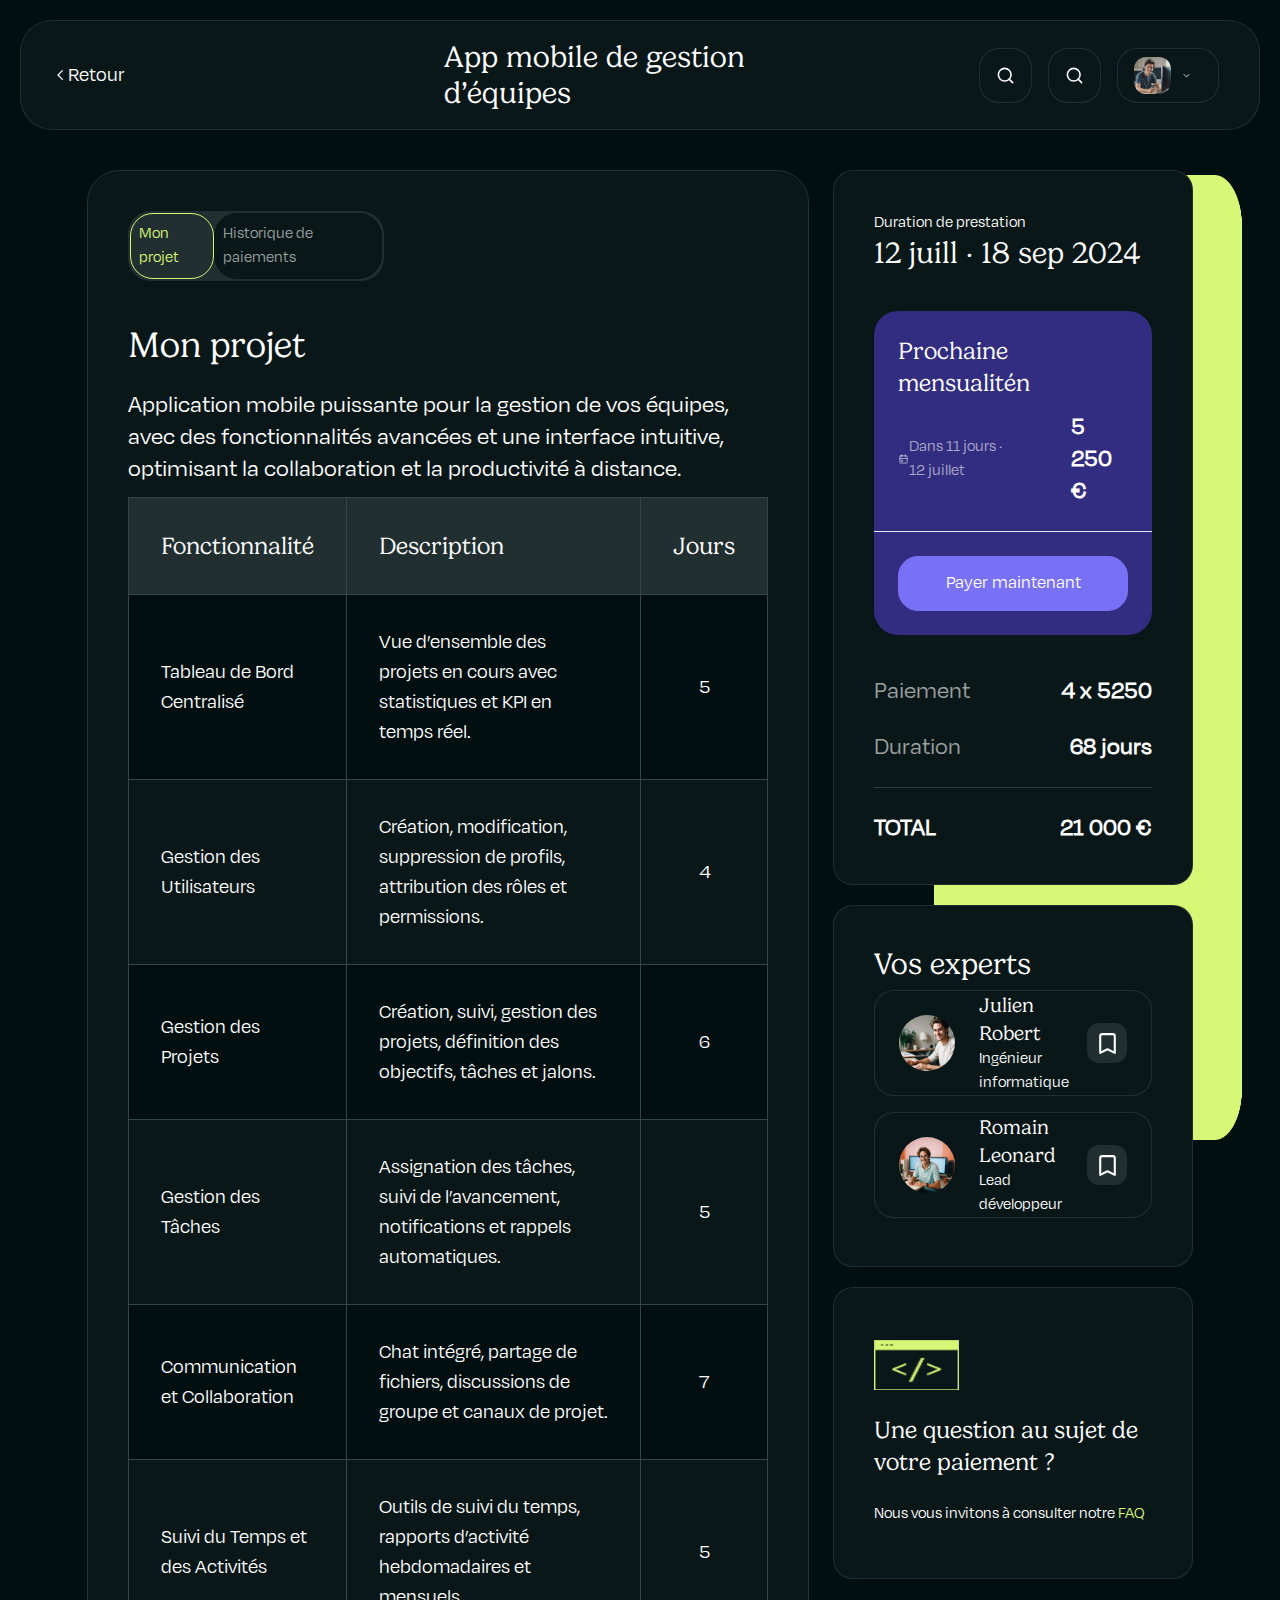
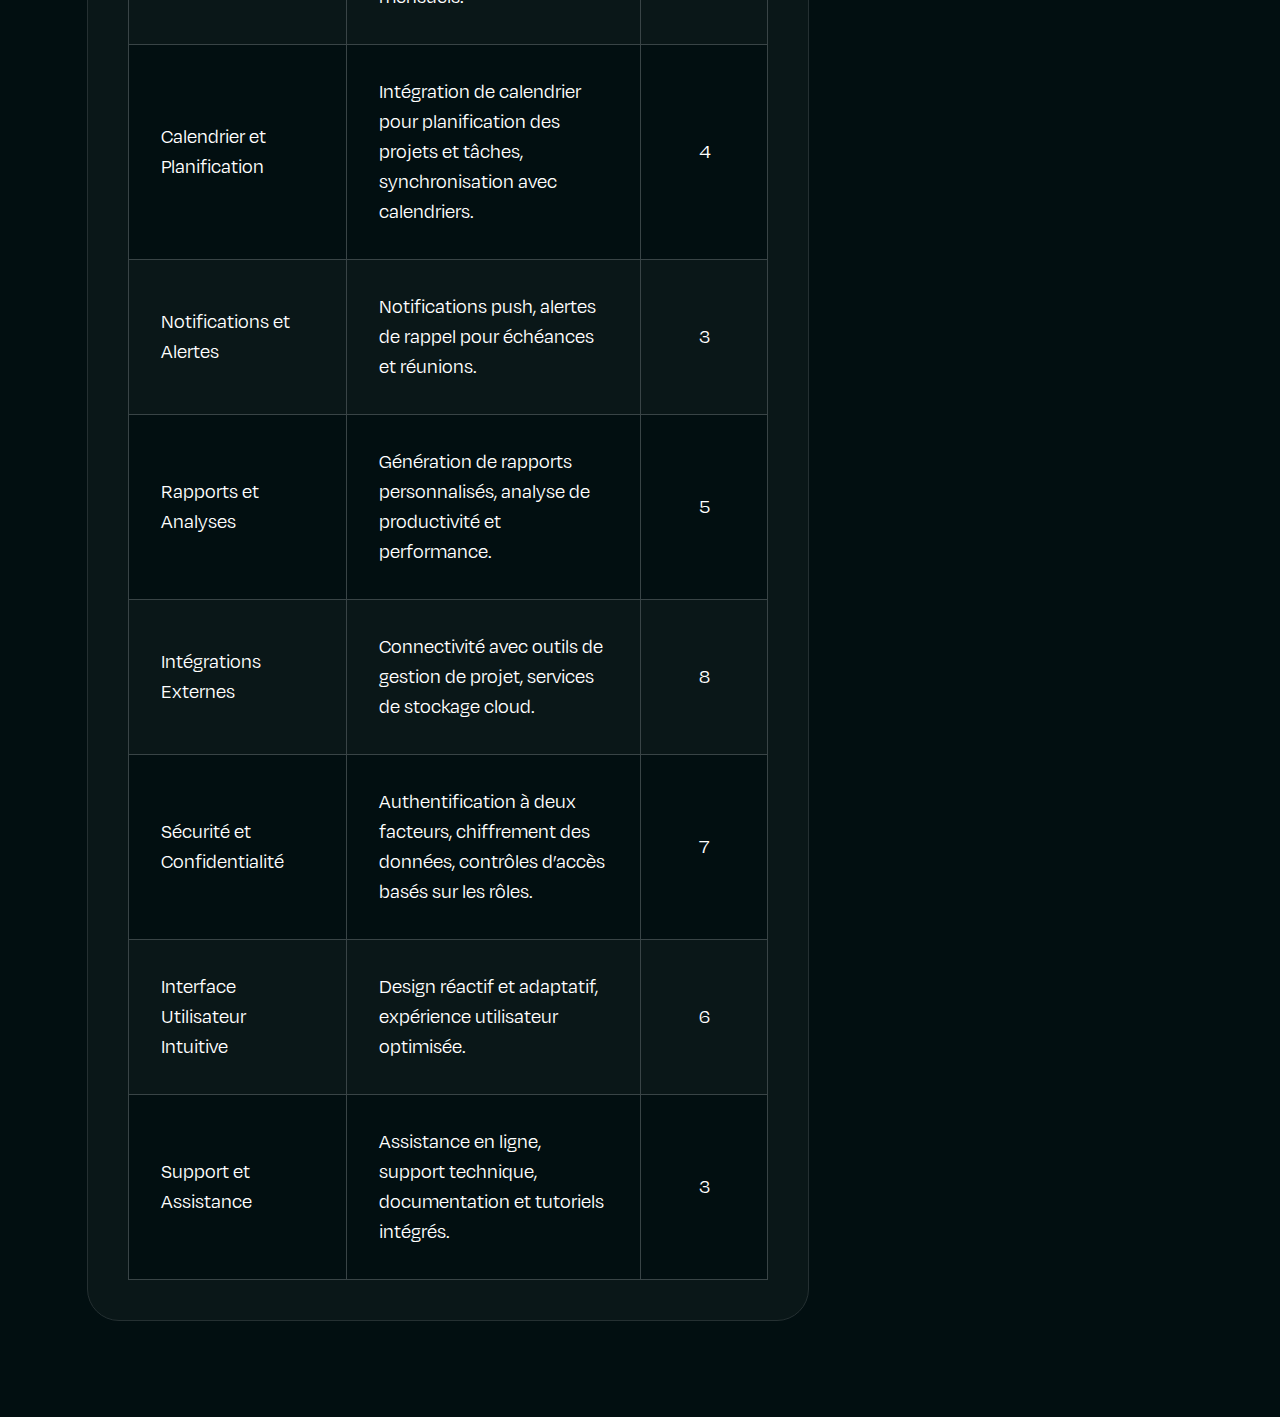
==== admin-project.html @ 6622fa08 "updated new task" ====
<!DOCTYPE html>
<html lang="en" class="scroll-smooth">
  <head>
    <meta charset="UTF-8" />
    <meta http-equiv="X-UA-Compatible" content="IE=edge" />
    <meta name="viewport" content="width=device-width, initial-scale=1.0" />
    <title>Aideprojet | Admin-Tableau de bord recrutement</title>
    <link
      rel="shortcut icon"
      href="assets/images/favicon.png"
      type="image/x-icon"
    />

    <link rel="stylesheet" href="assets/css/custom.css" />
    <link rel="stylesheet" href="assets/css/style.css" />
    <link rel="stylesheet" href="assets/css/swiper-bundle.min.css" />
    <link rel="stylesheet" href="assets/css/animate.css" />
    <link rel="stylesheet" href="assets/css/tailwind.css" />

    <!-- ==== WOW JS ==== -->
    <script src="assets/js/wow.min.js"></script>
    <script>
      new WOW().init();
    </script>
  </head>

  <body>
    <div
      class="relative block sm:h-full text-white z-10"
      style="background-color: #020f11"
    >
      <div class="flex justify-center items-center z-10">
        <div
          class="flex items-center admin-form w-full sm:m-5 sm:p-8"
          style="border-radius: 32px; height: 110px"
        >
          <div class="flex items-center w-full">
            <div class="flex justify-start sm:w-1/3">
              <div class="admin-retrun flex justify-center items-center">
                <svg
                  class="h-4 w-4 text-white"
                  width="15"
                  heithg="15"
                  fill="none"
                  viewBox="0 0 24 24"
                  stroke="currentColor"
                >
                  <path
                    stroke-linecap="round"
                    stroke-linejoin="round"
                    stroke-width="2"
                    d="M15 19l-7-7 7-7"
                  />
                </svg>
                <p class="flex items-center text-white text-xl">Retour</p>
              </div>
            </div>
            <div class="flex justify-center sm:w-1/3">
              <p class="flex items-center font-Gelia text-white text-3xl">
                App mobile de gestion d’équipes
              </p>
            </div>
            <div class="flex justify-end sm:w-1/3">
              <div class="flex justify-center items-center">
                <div
                  class="flex justify-center items-center admin-form sm:mx-2 sm:p-4"
                >
                  <svg
                    class="h-5 w-5 text-white"
                    width="19"
                    height="19"
                    viewBox="0 0 24 24"
                    fill="none"
                    stroke="currentColor"
                    stroke-width="2"
                    stroke-linecap="round"
                    stroke-linejoin="round"
                  >
                    <circle cx="11" cy="11" r="8" />
                    <line x1="21" y1="21" x2="16.65" y2="16.65" />
                  </svg>
                </div>
                <div
                  class="flex justify-center items-center admin-form sm:mx-2 sm:p-4"
                >
                  <svg
                    class="h-5 w-5 text-white"
                    width="19"
                    height="19"
                    viewBox="0 0 24 24"
                    fill="none"
                    stroke="currentColor"
                    stroke-width="2"
                    stroke-linecap="round"
                    stroke-linejoin="round"
                  >
                    <circle cx="11" cy="11" r="8" />
                    <line x1="21" y1="21" x2="16.65" y2="16.65" />
                  </svg>
                </div>
                <div
                  id="admin-dropdown"
                  class="flex justify-center items-center admin-form sm:mx-2 sm:px-4 sm:py-2 cursor-pointer"
                >
                  <div id="admin-dropdown">
                    <img
                      src="assets/images/persons/person1.png"
                      style="width: 37px; height: 37px; border-radius: 12px"
                    />
                  </div>
                  <svg
                    id="admin-dropdown"
                    class="h-8 w-8 text-white sm:mx-2"
                    width="15"
                    height="9"
                    fill="none"
                    viewBox="0 0 24 24"
                    stroke="currentColor"
                  >
                    <path
                      stroke-linecap="round"
                      stroke-linejoin="round"
                      stroke-width="2"
                      d="M19 9l-7 7-7-7"
                    />
                  </svg>
                </div>
              </div>
            </div>
          </div>
          <div class="flex justify-end z-20">
            <div id="admin-dropdownbar" class="relative">
              <div
                style="position: absolute; z-index: 1; right: 6px; top: 40px"
              >
                <div
                  class="block sm:p-2"
                  style="
                    width: 330px;
                    background-color: #0c181b;
                    border: 0.5px solid #7971f580;
                    border-radius: 24px;
                  "
                >
                  <div
                    class="flex items-center sm:p-5"
                    style="background-color: #9591911a; border-radius: 16px"
                  >
                    <img
                      class="sm:mr-5"
                      src="assets/images/persons/person1.png"
                      style="width: 58px; height: 58px; border-radius: 12px"
                    />
                    <p class="font-Gelia text-white text-xl">Joel Martin</p>
                  </div>
                  <div
                    class="flex flex-col justify-start sm:p-5 sm:mt-2"
                    style="background-color: #9591911a; border-radius: 16px"
                  >
                    <p class="text-white text-base">Mon compte</p>
                    <div class="flex justify-start items-center">
                      <div class="flex justify-center sm:w-1/4 sm:my-2 sm:py-3">
                        <img
                          src="assets/images/marketing.png"
                          style="width: 20px; height: 20px"
                        />
                      </div>
                      <p class="text-white text-xl">Détails du compte</p>
                    </div>
                    <div class="flex justify-start items-center">
                      <div class="flex justify-center sm:w-1/4 sm:my-2 sm:py-3">
                        <img
                          src="assets/images/marketing.png"
                          style="width: 20px; height: 20px"
                        />
                      </div>
                      <p class="text-white text-xl">Préférences</p>
                    </div>
                  </div>
                </div>
              </div>
            </div>
          </div>
        </div>
      </div>
      <div class="flex justify-center items-center">
        <div class="flex justify-between sm:w-6/7 sm:mt-5 z-10">
          <div
            class="flex flex-col justify-center sm:w-2/3 sm:p-10 sm:mb-24 sm:h-full"
            style="
              background-color: #0a1718;
              border: 1px solid #253032;
              border-radius: 32px;
            "
          >
            <div
              class="flex justify-start items-center sm:w-2/5 sm:mb-8"
              style="
                background-color: #222f31;
                border: 2px solid #222f31;
                border-radius: 23px;
              "
            >
              <div
                class="flex justify-center items-center sm:w-1/3 sm:p-2 cursor-pointer"
                id="project"
              >
                Mon projet
              </div>
              <div
                class="flex justify-center items-center sm:w-2/3 sm:p-2 cursor-pointer"
                id="payment"
              >
                Historique de paiements
              </div>
            </div>
            <div id="project-open" class="flex flex-col justify-center w-full">
              <p class="font-Gelia text-white text-4xl sm:my-3">Mon projet</p>
              <p class="text-white text-2xl sm:my-3">
                Application mobile puissante pour la gestion de vos équipes,
                avec des fonctionnalités avancées et une interface intuitive,
                optimisant la collaboration et la productivité à distance.
              </p>
              <div class="text-white w-full">
                <table class="w-full rounded">
                  <thead>
                    <tr class="text-2xl w-full">
                      <td class="font-Gelia sm:w-1/4">Fonctionnalité</td>
                      <td class="font-Gelia sm:w-3/5">Description</td>
                      <td class="font-Gelia text-center sm:w-1/6">Jours</td>
                    </tr>
                  </thead>
                  <tbody>
                    <tr>
                      <td class="sm:w-1/4">Tableau de Bord Centralisé</td>
                      <td class="sm:w-3/5">
                        Vue d’ensemble des projets en cours avec statistiques et
                        KPI en temps réel.
                      </td>
                      <td class="text-center sm:w-1/6">5</td>
                    </tr>
                    <tr>
                      <td class="sm:w-1/4">Gestion des Utilisateurs</td>
                      <td class="sm:w-3/5">
                        Création, modification, suppression de profils,
                        attribution des rôles et permissions.
                      </td>
                      <td class="text-center sm:w-1/6">4</td>
                    </tr>
                    <tr>
                      <td class="sm:w-1/4">Gestion des Projets</td>
                      <td class="sm:w-3/5">
                        Création, suivi, gestion des projets, définition des
                        objectifs, tâches et jalons.
                      </td>
                      <td class="text-center sm:w-1/6">6</td>
                    </tr>
                    <tr>
                      <td class="sm:w-1/4">Gestion des Tâches</td>
                      <td class="sm:w-3/5">
                        Assignation des tâches, suivi de l’avancement,
                        notifications et rappels automatiques.
                      </td>
                      <td class="text-center sm:w-1/6">5</td>
                    </tr>
                    <tr>
                      <td class="sm:w-1/4">Communication et Collaboration</td>
                      <td class="sm:w-3/5">
                        Chat intégré, partage de fichiers, discussions de groupe
                        et canaux de projet.
                      </td>
                      <td class="text-center sm:w-1/6">7</td>
                    </tr>
                    <tr>
                      <td class="sm:w-1/4">Suivi du Temps et des Activités</td>
                      <td class="sm:w-3/5">
                        Outils de suivi du temps, rapports d’activité
                        hebdomadaires et mensuels.
                      </td>
                      <td class="text-center sm:w-1/6">5</td>
                    </tr>
                    <tr>
                      <td class="sm:w-1/4">Calendrier et Planification</td>
                      <td class="sm:w-3/5">
                        Intégration de calendrier pour planification des projets
                        et tâches, synchronisation avec calendriers.
                      </td>
                      <td class="text-center sm:w-1/6">4</td>
                    </tr>
                    <tr>
                      <td class="sm:w-1/4">Notifications et Alertes</td>
                      <td class="sm:w-3/5">
                        Notifications push, alertes de rappel pour échéances et
                        réunions.
                      </td>
                      <td class="text-center sm:w-1/6">3</td>
                    </tr>
                    <tr>
                      <td class="sm:w-1/4">Rapports et Analyses</td>
                      <td class="sm:w-3/5">
                        Génération de rapports personnalisés, analyse de
                        productivité et performance.
                      </td>
                      <td class="text-center sm:w-1/6">5</td>
                    </tr>
                    <tr>
                      <td class="sm:w-1/4">Intégrations Externes</td>
                      <td class="sm:w-3/5">
                        Connectivité avec outils de gestion de projet, services
                        de stockage cloud.
                      </td>
                      <td class="text-center sm:w-1/6">8</td>
                    </tr>
                    <tr>
                      <td class="sm:w-1/4">Sécurité et Confidentialité</td>
                      <td class="sm:w-3/5">
                        Authentification à deux facteurs, chiffrement des
                        données, contrôles d’accès basés sur les rôles.
                      </td>
                      <td class="text-center sm:w-1/6">7</td>
                    </tr>
                    <tr>
                      <td class="sm:w-1/4">Interface Utilisateur Intuitive</td>
                      <td class="sm:w-3/5">
                        Design réactif et adaptatif, expérience utilisateur
                        optimisée.
                      </td>
                      <td class="text-center sm:w-1/6">6</td>
                    </tr>
                    <tr>
                      <td class="sm:w-1/4">Support et Assistance</td>
                      <td class="sm:w-3/5">
                        Assistance en ligne, support technique, documentation et
                        tutoriels intégrés.
                      </td>
                      <td class="text-center sm:w-1/6">3</td>
                    </tr>
                  </tbody>
                </table>
              </div>
            </div>
            <div
              id="payment-open"
              class="flex flex-col justify-center w-full"
              style="display: none"
            >
              <p class="font-Gelia text-white text-4xl sm:my-3">
                Mode de paiement
              </p>
              <div
                class="admin-form flex justify-between items-center sm:my-3 sm:p-8"
                style="background-color: #253032"
              >
                <div class="flex items-center sm:w-1/2">
                  <img
                    src="assets/images/developpement.png"
                    style="width: 49px; height: 16px"
                  />
                  <div class="block sm:ml-6">
                    <p class="text-2xl">VISA - 5432</p>
                    <p class="text-base" style="color: #ffffff99">
                      Expiration 01/2026
                    </p>
                  </div>
                </div>
                <div class="flex sm:w-1/2 justify-end">
                  <div
                    class="admin-form sm:w-1/3 flex justify-center items-center sm:py-4"
                    style="border: 1px solid white"
                  >
                    <p class="text-base">Modifier</p>
                  </div>
                </div>
              </div>
              <div
                class="admin-form flex flex-col justify-between itmes-center sm:my-6"
                style="background-color: #253032"
              >
                <p class="font-Gelia text-2xl sm:p-8">
                  Calendrier des prélèvements
                </p>
                <div
                  class="admin-form flex flex-col justify-between w-full sm:divide-y sm:divide-white-300"
                >
                  <div>
                    <div
                      class="flex justify-between w-full items-center sm:p-8"
                    >
                      <div class="block sm:w-1/3">
                        <p class="text-base" style="color: #fdac70">
                          Prochaine échéance
                        </p>
                        <div class="flex items-center w-full">
                          <p class="text-4xl" style="color: #fdac70">·&nbsp</p>
                          <p class="text-2xl">12 juillet 2024</p>
                        </div>
                      </div>
                      <p class="font-bond text-2xl">5 250 €</p>
                    </div>
                  </div>
                  <div>
                    <div
                      class="flex justify-between w-full items-center sm:p-8"
                    >
                      <div class="flex items-center">
                        <p class="text-4xl" style="color: #fdac7099">·&nbsp</p>
                        <p class="text-2xl">12 août 2024</p>
                      </div>
                      <p class="font-bond text-2xl">5 250 €</p>
                    </div>
                  </div>
                  <div>
                    <div
                      class="flex justify-between w-full items-center sm:p-8"
                    >
                      <div class="flex items-center">
                        <p class="text-4xl" style="color: #fdac7099">·&nbsp</p>
                        <p class="text-2xl">12 septembre 2024</p>
                      </div>
                      <p class="font-bond text-2xl">5 250 €</p>
                    </div>
                  </div>
                  <div>
                    <div
                      class="flex justify-between w-full items-center sm:p-8"
                    >
                      <div class="block sm:w-1/3">
                        <p class="text-base" style="color: #3bd783">Payé</p>
                        <p class="text-2xl">12 juin 2024</p>
                      </div>
                      <div class="flex flex-col sm:w-1/3">
                        <div class="flex justify-end w-full">
                          <div class="flex itmes-center">
                            <p class="text-base sm:mr-3" style="color: #d9f777">
                              Reçu
                            </p>
                            <svg
                              class="h-4 w-4"
                              style="color: #d9f777"
                              width="16"
                              height="16"
                              viewBox="0 0 24 24"
                              stroke-width="2"
                              stroke="currentColor"
                              fill="none"
                              stroke-linecap="round"
                              stroke-linejoin="round"
                            >
                              <path stroke="none" d="M0 0h24v24H0z" />
                              <path
                                d="M4 17v2a2 2 0 0 0 2 2h12a2 2 0 0 0 2 -2v-2"
                              />
                              <polyline points="7 11 12 16 17 11" />
                              <line x1="12" y1="4" x2="12" y2="16" />
                            </svg>
                          </div>
                        </div>
                        <div class="flex justify-end w-full">
                          <p class="font-bond text-2xl">5 250 €</p>
                        </div>
                      </div>
                    </div>
                  </div>
                </div>
                <div class="flex justify-between w-full items-center sm:p-8">
                  <p class="font-bond text-2xl">TOTAL restant</p>
                  <p class="font-bond text-2xl">15 750 €</p>
                </div>
              </div>
              <div
                class="admin-form flex flex-col justify-between itmes-center sm:my-6"
                style="background-color: #253032"
              >
                <p class="font-Gelia text-2xl sm:p-8">Détails de l’achat</p>
                <div
                  class="admin-form flex flex-col justify-between w-full sm:divide-y sm:divide-white-300"
                >
                  <div>
                    <div
                      class="flex justify-between w-full items-center sm:p-8"
                    >
                      <div class="block sm:w-1/3">
                        <p class="text-base">Effectué le</p>
                        <p class="text-2xl">12 juin 2024</p>
                      </div>
                      <div class="flex flex-col sm:w-1/3">
                        <div class="flex justify-end w-full">
                          <p class="text-base sm:mr-3" style="color: #ffffff99">
                            TOTAL
                          </p>
                        </div>
                        <div class="flex justify-end w-full">
                          <p class="font-bond text-2xl">21 000 €</p>
                        </div>
                      </div>
                    </div>
                  </div>
                </div>
              </div>
            </div>
          </div>
          <div class="sm:w-1/3 sm:ml-6">
            <div class="flex flex-col justify-between text-white z-10">
              <div class="admin-form flex flex-col sm:p-10">
                <div class="flex flex-col sm:divide-y sm:divide-gray-800">
                  <div class="flex flex-col">
                    <p class="text-base">Duration de prestation</p>
                    <p class="font-Gelia text-3xl my-2">
                      12 juill · 18 sep 2024
                    </p>
                    <div
                      class="w-full sm:my-10 sm:py-6"
                      style="border-radius: 24px; background-color: #322d80"
                    >
                      <div
                        class="flex flex-col w-full sm:divide-y sm:divide-white-300"
                      >
                        <div>
                          <div class="flex flex-col sm:mx-6 sm:mb-6">
                            <p class="font-Gelia text-2xl mb-3 w-full">
                              Prochaine mensualitén
                            </p>
                            <div
                              class="flex justify-between items-center w-full"
                            >
                              <div class="flex items-center sm:w-1/2">
                                <svg
                                  class="h-16 w-16"
                                  style="color: #ffffff99"
                                  width="16"
                                  height="16"
                                  viewBox="0 0 24 24"
                                  stroke-width="2"
                                  stroke="currentColor"
                                  fill="none"
                                  stroke-linecap="round"
                                  stroke-linejoin="round"
                                >
                                  <path stroke="none" d="M0 0h24v24H0z" />
                                  <rect
                                    x="4"
                                    y="5"
                                    width="16"
                                    height="16"
                                    rx="2"
                                  />
                                  <line x1="16" y1="3" x2="16" y2="7" />
                                  <line x1="8" y1="3" x2="8" y2="7" />
                                  <line x1="4" y1="11" x2="20" y2="11" />
                                  <rect x="8" y="15" width="2" height="2" />
                                </svg>
                                <p class="text-base" style="color: #ffffff99">
                                  Dans 11 jours · 12 juillet
                                </p>
                              </div>
                              <div
                                class="flex justify-end font-bold text-2xl sm:w-1/4"
                              >
                                5 250 €
                              </div>
                            </div>
                          </div>
                        </div>
                        <div>
                          <div
                            class="flex justify-center items-center sm:mx-6 sm:pt-6"
                          >
                            <div
                              class="fill-button-form flex justify-center items-center w-full"
                            >
                              Payer maintenant
                            </div>
                          </div>
                        </div>
                      </div>
                    </div>
                    <div class="flex justify-between w-full">
                      <p class="text-2xl" style="color: #ffffff99">Paiement</p>
                      <p class="font-bold text-2xl">4 x 5250</p>
                    </div>
                    <div class="flex justify-between w-full sm:py-6">
                      <p class="text-2xl" style="color: #ffffff99">Duration</p>
                      <p class="font-bold text-2xl">68 jours</p>
                    </div>
                  </div>
                  <div class="flex justify-between w-full sm:pt-6">
                    <p class="font-bold text-2xl">TOTAL</p>
                    <p class="font-bold text-2xl">21 000 €</p>
                  </div>
                </div>
              </div>
              <div class="admin-form flex flex-col sm:my-5 sm:p-10">
                <p class="font-Gelia text-3xl">Vos experts</p>
                <div class="admin-form w-full sm:my-2">
                  <div class="flex justify-between items-center">
                    <div class="flex items-center sm:w-2/3">
                      <img
                        src="assets/images/persons/person2.png"
                        style="
                          width: 56px;
                          height: 56px;
                          border-radius: 28px;
                          margin: 24px;
                        "
                      />
                      <div class="block">
                        <p class="font-Gelia text-xl">Julien Robert</p>
                        <p class="text-base">Ingénieur informatique</p>
                      </div>
                    </div>
                    <div
                      class="flex justify-center items-center cursor-pointer sm:hover:text-black"
                      style="
                        width: 40px;
                        height: 40px;
                        border-radius: 12px;
                        background-color: #222f31;
                        margin: 24px;
                      "
                    >
                      <svg
                        style="width: 25px; height: 25px"
                        fill="none"
                        viewBox="0 0 24 24"
                        stroke="currentColor"
                      >
                        <path
                          stroke-linecap="round"
                          stroke-linejoin="round"
                          stroke-width="2"
                          d="M5 5a2 2 0 012-2h10a2 2 0 012 2v16l-7-3.5L5 21V5z"
                        />
                      </svg>
                    </div>
                  </div>
                </div>
                <div class="admin-form w-full sm:my-2">
                  <div class="flex justify-between items-center">
                    <div class="flex items-center sm:w-2/3">
                      <img
                        src="assets/images/persons/person7.png"
                        style="
                          width: 56px;
                          height: 56px;
                          border-radius: 28px;
                          margin: 24px;
                        "
                      />
                      <div class="block">
                        <p class="font-Gelia text-xl">Romain Leonard</p>
                        <p class="text-base">Lead développeur</p>
                      </div>
                    </div>
                    <div
                      class="flex justify-center items-center cursor-pointer sm:hover:text-black"
                      style="
                        width: 40px;
                        height: 40px;
                        border-radius: 12px;
                        background-color: #222f31;
                        margin: 24px;
                      "
                    >
                      <svg
                        style="width: 25px; height: 25px"
                        fill="none"
                        viewBox="0 0 24 24"
                        stroke="currentColor"
                      >
                        <path
                          stroke-linecap="round"
                          stroke-linejoin="round"
                          stroke-width="2"
                          d="M5 5a2 2 0 012-2h10a2 2 0 012 2v16l-7-3.5L5 21V5z"
                        />
                      </svg>
                    </div>
                  </div>
                </div>
              </div>
              <div class="admin-form flex flex-col sm:p-10">
                <img
                  class="sm:my-3"
                  src="assets/images/developpement.png"
                  style="width: 85px; height: 50px"
                />
                <p class="font-Gelia text-2xl sm:my-3">
                  Une question au sujet de votre paiement ?
                </p>
                <div class="flex sm:my-3">
                  <p class="text-base">
                    Nous vous invitons à consulter notre&nbsp
                  </p>
                  <p class="text-base" style="color: #d9f777">FAQ</p>
                </div>
              </div>
            </div>
          </div>
        </div>
      </div>
      <img
        src="assets/images/forme-details-formations@2x.png"
        style="
          position: absolute;
          width: 24%;
          height: 32%;
          top: 5.8%;
          right: 3%;
          z-index: -1;
        "
      />
    </div>
  </body>
  <script>
    var bar = document.getElementById("admin-dropdown");
    var modal = document.getElementById("admin-dropdownbar");

    var project = document.getElementById("project");
    var projectbar = document.getElementById("project-open");

    var payment = document.getElementById("payment");
    var paymentbar = document.getElementById("payment-open");

    window.onclick = function (event) {
      switch (event.target) {
        case bar:
          modal.style.display = "block";
          break;
        case project:
          projectbar.style.display = "block";
          paymentbar.style.display = "none";
          project.style.borderColor = "#d9f777";
          project.style.color = "#d9f777";
          project.style.backgroundColor = "#222f31";
          payment.style.borderColor = "#0a1718";
          payment.style.color = "#ffffff99";
          payment.style.backgroundColor = "#0a1718";
          modal.style.display = "none";
          break;
        case payment:
          paymentbar.style.display = "block";
          projectbar.style.display = "none";
          payment.style.borderColor = "#d9f777";
          payment.style.color = "#d9f777";
          payment.style.backgroundColor = "#222f31";
          project.style.borderColor = "#0a1718";
          project.style.color = "#ffffff99";
          project.style.backgroundColor = "#0a1718";
          modal.style.display = "none";
          break;
        case null:
          modal.style.display = "none";
          break;
      }
    };
  </script>
</html>
---- assets/css/custom.css ----
.initial-background {
  background-color: #020f11;
}

.first-background {
  background-image: url("../images/mask1.png");
  background-repeat: no-repeat;
  background-size: 100% 1557px;
}

.second-background {
  background-image: url("../images/mask2.png");
  background-repeat: no-repeat;
  background-size: contain;
}

.sticky-header {
  position: fixed;
  top: 0px;
  z-index: 1000;
  background-color: #0f1b1d;
  padding-top: 10px;
  padding-bottom: 10px;
  width: 100%;
}

.menu-form {
  background-image: url("../images/menu.png");
  background-repeat: no-repeat;
  background-size: cover;
  width: 151px;
  height: 27px;
  margin-top: 100px;
  left: 0px;
  top: 0px;
}

.search-form {
  padding-left: 40px;
  height: 55px;
  border: 1px solid #253032;
  background-color: #0f1b1d;
  border-radius: 27px;
  color: white;
  outline: none;
}

.icon-form {
  left: 10px;
  top: 15px;
  bottom: 0;
  position: absolute;
  display: flex;
  align-items: center;
  justify-content: center;
  color: white;
  font-size: 23px;
  width: calc(1em);
}

.cart-form {
  width: 55px;
  height: 55px;
  font-size: 18px;
  border: 1px solid #e5e7eb;
  border-radius: 20px;
  display: flex;
  justify-content: center;
  align-items: center;
}

.fill-button-form {
  height: 55px;
  background-color: #7971f5;
  border: 1px solid #7971f5;
  border-radius: 20px;
  font-size: 18px;
  box-sizing: border-box;
}

.fill-button-form:hover {
  background-color: transparent;
  border: 1px solid #7971f5;
}

.fill-button-form1 {
  height: 55px;
  background-color: #253032;
  border-radius: 20px;
  font-size: 18px;
  box-sizing: border-box;
}

.outline-button-form {
  height: 55px;
  background-color: transparent;
  border: 1px solid #7971f5;
  border-radius: 20px;
  font-size: 18px;
  box-sizing: border-box;
}

.outline-button-form:hover {
  background-color: #7971f5;
  border: 1px solid #7971f5;
}

.block-item {
  background-color: #0f1b1d;
  border: 1px solid #253032;
  border-radius: 25px;
  width: 100%;
  height: 154px;
  display: flex;
  align-items: center;
  color: white;
}

.double-background {
  position: relative;
  width: 100%;
  height: 800px;
  background-size: 100% 800px;
  background-repeat: no-repeat;
  background-image: url("../images/double-background.png");
}

.mobile-double-background {
  position: relative;
  width: 100%;
  background-size: 100% 100%;
  background-repeat: no-repeat;
  background-image: url("../images/mobile-double.png");
}

.girl-image {
  background-image: url("../images/girl.png");
  background-repeat: no-repeat;
  background-size: contain;
}

.man-image {
  background-image: url("../images/man.png");
  background-repeat: no-repeat;
  background-size: contain;
}

.select-form {
  border-bottom: 1px solid #253032;
  height: 80px;
  margin-bottom: 5px;
  margin-top: 10px;
}

.arrow-block-form1 {
  width: 537px;
  height: 178px;
  border: none;
  border-radius: 31px;
  padding: 15px;
  right: 49px;
  bottom: 49px;
  background-color: #020f11;
  color: #d9f777;
}

.arrow-block-form1:hover {
  background-color: #d9f777;
  color: #020f11;
}

.arrow-block-form1:hover .arrow-item {
  position: relative;
  animation-name: example;
  animation-duration: 0.5s;
  animation-fill-mode: forwards;
}

.arrow-block-form2 {
  width: 537px;
  height: 178px;
  border: none;
  border-radius: 31px;
  padding: 15px;
  right: 49px;
  top: 49px;
  background-color: #d9f777;
}

.arrow-block-form2:hover {
  color: #d9f777;
  background-color: #020f11;
}

.arrow-block-form2:hover .arrow-item {
  position: relative;
  animation-name: example;
  animation-duration: 0.5s;
  animation-fill-mode: forwards;
}

.admin-retrun:hover {
}

@keyframes example {
  0% {
    left: 0px;
    top: 0px;
  }
  100% {
    left: 25px;
    top: -25px;
  }
}

.arrow-block-small-form {
  width: 251px;
  height: 95px;
  border: none;
  border-radius: 21px;
}

.third-background {
  background-image: url("../images/mask3.png");
  background-repeat: no-repeat;
  background-size: 50% 1150px;
}

.menu-two-form {
  background-image: url("../images/menu-two.png");
  background-repeat: no-repeat;
  background-size: cover;
  width: 267px;
  height: 27px;
  margin-top: 27px;
  left: 0px;
  top: 0px;
}

.curve-form {
  border-top-left-radius: 20px;
  border-top-right-radius: 20px;
  border-bottom-left-radius: 50% 25px !important;
  border-bottom-right-radius: 50% 25px !important;
  overflow: hidden;
}

.filter-block-form {
  width: 100%;
  height: 112px;
  border: 1px solid #ffffff1a;
  background-color: #0c181b;
  border-radius: 40px;
  margin-top: 40px;
}

.filter-input-form {
  padding-right: 40px;
  padding-left: 20px;
  height: 65px;
  border: 1px solid #ffffff4d;
  background-color: transparent;
  border-radius: 18px;
  opacity: 1;
  color: white;
  outline: none;
}

.filter-icon-form {
  right: 10px;
  bottom: 20px;
  position: absolute;
  display: flex;
  align-items: center;
  justify-content: center;
  color: white;
  font-size: 18px;
  width: 25px;
  height: 25px;
}

.filter-button-form {
  /*width: 399px;*/
  height: 65px;
  background: #172427 0 0 no-repeat padding-box;
  border: 1px solid #ffffff66;
  border-radius: 24px;
  font-size: 24px;
}

.filter-select-form {
  border: 1px solid #ffffff4d;
  border-radius: 18px;
  font-size: 18px;
  padding: 20px;
}

/* Define custom select form */
.select {
  position: relative;
  min-width: 200px;
}

.select select {
  padding: 0 40px 0 20px;
  border: 1px solid #ffffff4d;
  border-radius: 18px;
  background: transparent;
  box-shadow: 0 1px 3px -2px #9098a9;
  cursor: pointer;
  font-family: inherit;
  font-size: 18px;
  transition: all 150ms ease;
  color: white;
}
.select select:required:invalid {
  color: white;
}
select option {
  color: black;
}
select option[value=""][disabled] {
  display: none;
}
select:focus {
  outline: none;
}

.menu-three-form {
  background-image: url("../images/menu-three.png");
  background-repeat: no-repeat;
  background-size: cover;
  width: 267px;
  height: 27px;
  margin-top: 27px;
  left: 0px;
  top: 0px;
}

.four-background {
  background-image: url("../images/mask4.png");
  background-repeat: no-repeat;
  background-size: 100% 1440px;
  position: relative;
  top: 100px;
}

.slick-card {
  border: 1px solid #253032;
  border-radius: 20px;
  padding: 20px;
  margin: 10px;
}

.outline-block {
  padding: 10px;
  background-color: #0a1718;
  border: 1px solid #253032;
  border-radius: 20px;
}
/* 
#wave {
  position: relative;
  height: 70px;
  width: 600px;
  background: #e0efe3;
}
#wave:before {
  content: "";
  display: block;
  position: absolute;
  border-radius: 100% 50%;
  width: 340px;
  height: 80px;
  background-color: black;
  right: -5px;
  top: 40px;
}
#wave:after {
  content: "";
  display: block;
  position: absolute;
  border-radius: 100% 50%;
  width: 300px;
  height: 70px;
  background-color: #e0efe3;
  left: 0;
  top: 27px;
} */

.submenu {
  width: 802px;
  height: 461px;
  border: 1px solid #253032;
  background-color: #010f11;
  border-radius: 40px;
  color: white;
  outline: none;
  margin-left: -330px;
  display: flex !important;
}

.submenu-drop {
  width: 468px;
  margin-left: 15px;
}

.submenu-drop-form {
  width: 451px;
  height: 141px;
  background-color: #c7e9e6;
  border-radius: 24px;
  margin-top: 16px;
}

.submenu-image {
  width: 301px;
  height: 429px;
  margin-right: 12px;
  margin-top: 16px;
  background-image: url("../images/persons/person1.png");
  object-fit: fill;
  border-radius: 32px;
  border-color: #253032;
}

.dropdown {
  position: relative;
  display: inline-block;
}

.dropdown-content {
  /* width: 800px; */
  display: none;
  position: absolute;
  color: white;
  background-color: #010f11;
  border: 1px solid #253032;
  border-radius: 30px;
  /* min-width: 350px; */
  /* max-width: 800px; */
  padding: 12px 16px;
  z-index: 1;
  padding-top: 30px;
}

.dropdown-item {
  color: white;
  height: 50px;
  background-color: transparent;
  display: flex;
  justify-content: center;
  align-items: center;
}

.dropdown-subitem {
  border: 1px solid transparent;
  padding: 10px;
  border-radius: 35px;
  width: 430px;
  height: 65px;
  display: flex;
  justify-content: space-between;
  align-items: center;
  /* margin-top: 10px; */
}

.dropdown-arrow {
  display: none;
  width: 40px;
  height: 32px;
  background-color: white;
  border-radius: 21px;
  padding: 5px;
}

.dropdown-title-arrow {
  width: 40px;
  height: 32px;
  border-radius: 21px;
  background-color: transparent;
  border: 1px solid black;
  padding: 5px;
}

.dropdown-subitem:hover {
  border: 1px solid #253032;
  background-color: #0f1b1d;
}

.dropdown-subitem:hover .dropdown-arrow {
  display: flex;
  justify-content: center;
  align-items: center;
}

.dropdown-image1 {
  display: none;
  background-image: url("../images/submenu/submenu-image5.png");
  background-size: 280px 450px;
  background-repeat: no-repeat;
  border-radius: 20px;
  /* transition: all 0.5s ease; */
  position: absolute;
  right: 20px;
  top: 30px;
  width: 280px;
  height: 450px;
}

.dropdown:hover .dropdown-content {
  display: block;
}

.development-item:not(hover) .dropdown-image1 {
  display: block;
  background-image: url("../images/submenu/submenu-image5.png");
}

/* .ux-ui-item:not(hover) .dropdown-image1 {
  display: block;
  background-image: url("../images/submenu/submenu-image5.png");
  transition: all 0.5s ease;
}

.marketing-digital-item:not(hover) .dropdown-image1 {
  display: block;
  background-image: url("../images/submenu/submenu-image5.png");
  transition: all 0.5s ease;
}

.cultural-digital-item:not(hover) .dropdown-image1 {
  display: block;
  background-image: url("../images/submenu/submenu-image5.png");
  transition: all 0.5s ease;
} */

.development-item:hover .dropdown-image1 {
  display: block;
  background-image: url("../images/submenu/submenu-image4.png");
}

.ux-ui-item:hover .dropdown-image1 {
  display: block;
  background-image: url("../images/submenu/submenu-image1.png");
}

.marketing-digital-item:hover .dropdown-image1 {
  display: block;
  background-image: url("../images/submenu/submenu-image6.png");
}

.cultural-digital-item:hover .dropdown-image1 {
  display: block;
  background-image: url("../images/submenu/submenu-image2.png");
}

.dropdown-image2 {
  display: none;
  background-image: url("../images/submenu/submenu-image3.png");
  background-size: 280px 450px;
  background-repeat: no-repeat;
  border-radius: 20px;
  /* transition: all 0.5s ease; */
  position: absolute;
  right: 20px;
  top: 30px;
  width: 280px;
  height: 450px;
}

.dropdown:hover .dropdown-content {
  display: block;
}

.site-web-item:not(hover) .dropdown-image2 {
  display: block;
  background-image: url("../images/submenu/submenu-image3.png");
}

/* .application-item:not(hover) .dropdown-image2 {
  display: block;
  background-image: url("../images/submenu/submenu-image5.png");
  transition: all 0.5s ease;
}

.sociaty-item:not(hover) .dropdown-image2 {
  display: block;
  background-image: url("../images/submenu/submenu-image5.png");
  transition: all 0.5s ease;
}

.compatability-item:not(hover) .dropdown-image2 {
  display: block;
  background-image: url("../images/submenu/submenu-image5.png");
  transition: all 0.5s ease;
} */

.site-web-item:hover .dropdown-image2 {
  display: block;
  background-image: url("../images/submenu/submenu-image10.png");
}

.application-item:hover .dropdown-image2 {
  display: block;
  background-image: url("../images/submenu/submenu-image7.png");
}

.sociaty-item:hover .dropdown-image2 {
  display: block;
  background-image: url("../images/submenu/submenu-image9.png");
  border: 1px solid #253032;
  border-radius: 40px;
}

.compatability-item:hover .dropdown-image2 {
  display: block;
  background-image: url("../images/submenu/submenu-image8.png");
}

.dropdown-submenu-background1 {
  background-image: url("../images/submenu2.png");
  background-repeat: no-repeat;
  background-size: 451px 100%;
  border-radius: 30px;
  color: black;
  padding: 15px;
  display: flex;
  flex-direction: column;
  justify-content: center;
  align-items: unset;
}

.dropdown-submenu-background2 {
  background-image: url("../images/submenu1.png");
  background-repeat: no-repeat;
  background-size: 451px 100%;
  border-radius: 30px;
  color: black;
  padding: 15px;
  display: flex;
  flex-direction: column;
  justify-content: center;
  align-items: unset;
}

.dropdown-submenu-background3 {
  background-image: url("../images/submenu1.png");
  background-repeat: no-repeat;
  background-size: 481px 100%;
  border-radius: 30px;
  color: black;
  padding: 15px;
  display: flex;
  flex-direction: column;
  justify-content: center;
  align-items: unset;
}

.dropdown-submenu-background1:hover .dropdown-title-arrow {
  position: relative;
  animation-name: dropdown-icon;
  animation-duration: 0.5s;
  animation-fill-mode: forwards;
  background-color: black;
  border: 1px solid black;
  color: white;
}

.dropdown-submenu-background2:hover .dropdown-title-arrow {
  position: relative;
  animation-name: dropdown-icon;
  animation-duration: 0.5s;
  animation-fill-mode: forwards;
  background-color: black;
  border: 1px solid black;
  color: white;
}

.dropdown-submenu-background3:hover .dropdown-title-arrow {
  position: relative;
  animation-name: dropdown-icon;
  animation-duration: 0.5s;
  animation-fill-mode: forwards;
  background-color: black;
  border: 1px solid black;
  color: white;
}

.maintain {
  display: flex;
  min-height: 1000px;
}

.maintain6 {
  display: flex;
  min-height: 840px;
}

.exit-button {
  width: 24px;
  height: 24px;
  border-radius: 5px;
  background-color: transparent;
  border: 1px solid white;
}

.exit-button:hover {
  width: 24px;
  height: 24px;
  border-radius: 5px;
  background-color: white;
  border: 1px solid black;
}

.block-maintain {
  border: 1px solid #253032;
  border-radius: 24px;
  padding-right: 38px;
  height: 75px;
  margin: auto;
}

.block-maintain:hover {
  border: 1px solid #ffffff;
}

.pre-maintain {
  width: 90px;
  height: 55px;
  border: 1px solid #e5e7eb;
  border-radius: 20px;
  font-size: 18px;
  box-sizing: border-box;
}

.pre-maintain:hover {
  background-color: #e5e7eb;
}

#description1,
#description3,
#description4 {
  border: 1px solid #ffffff99;
  background-color: transparent;
  border-radius: 16px;
  height: 55px;
}

#description2 {
  border: 1px solid #ffffff99;
  background-color: transparent;
  border-radius: 16px;
  height: 136px;
}

.admin-form {
  height: 100%;
  background-color: #0a1718;
  border: 1px solid #ffffff1a;
  border-radius: 20px;
}

.admin-card1 {
  background-image: url("../images/top-image.png");
  background-repeat: no-repeat;
  background-size: cover;
  height: 310px;
  margin-top: -65px;
}

#admin-dropdownbar {
  display: none;
}

#project {
  background-color: #222f31;
  border-radius: 23px;
  border: 1px solid #d9f777;
  color: #d9f777;
}

#payment {
  background-color: #0a1718;
  border-radius: 23px;
  border: 1px solid #0a1718;
  color: #ffffff99;
}

table {
  border-collapse: separate;
  border-spacing: 0;
}

thead {
  background-color: #222f31 !important;
}

tbody {
  font-size: 20px;
  background-color: #020f11;
}

td {
  border: solid 1px #394446;
  /* border-style: none solid solid none; */
  padding: 32px;
}

tbody tr:nth-child(even) {
  background-color: #0a1718;
}

@keyframes dropdown-icon {
  0% {
    left: 0px;
    top: 0px;
  }
  100% {
    left: 10px;
    top: 0px;
  }
}

@font-face {
  font-family: Degular;
  src: url(../fonts/Degular-Medium.otf) format("opentype");
  font-weight: Medium;
}

@font-face {
  font-family: Degular;
  src: url(../fonts/Degular-Regular.otf) format("opentype");
  font-weight: normal;
}

@font-face {
  font-family: Gelica;
  src: url(../fonts/fonnts.com-Gelica-Medium.otf) format("opentype");
  font-weight: Medium;
}

@font-face {
  font-family: Gelica;
  src: url(../fonts/fonnts.com-Gelica-Light.otf) format("opentype");
  font-weight: lighter;
}

* {
  font-family: Degular;
}

.font-Gelia {
  font-family: Gelica;
}

.smooth-sizing {
  width: 120px;
}

.interval {
  margin-right: -192px;
}

@media only screen and (max-width: 1695px) {
  .interval {
    margin-right: -140px;
  }

  .smooth-sizing {
    width: 100px;
  }
}

@media only screen and (max-width: 1320px) {
  .interval {
    margin-right: -110px;
  }

  .smooth-sizing {
    width: 70px;
  }
}

@media only screen and (max-width: 1023px) {
  .fill-button-form1 {
    background-color: #7971f5;
  }

  .maintain {
    display: block;
    min-height: 840px;
  }

  .maintain6 {
    display: block;
  }

  .maintain-leftside {
    display: none;
  }
}

.curve-mask {
  -webkit-mask-image: url("../images/curve.png");
  mask-image: url("../images/curve.png");
  -webkit-mask-repeat: no-repeat;
  mask-repeat: no-repeat;
}
---- assets/css/style.css ----
/*
Template Name: Electro - HTML Ecommerce Template
Author: yaminncco

Colors:
	Body 		: #333
	Headers 	: #2B2D42
	Primary 	: #D10024
	Dark 		: #15161D ##1E1F29
	Grey 		: #E4E7ED #FBFBFC #8D99AE #B9BABC

Fonts: Montserrat

Table OF Contents
------------------------------------
1 > GENERAL
------ Typography
------ Buttons
------ Inputs
------ Sections
------ Breadcrumb
2 > HEADER
------ Top header
------ Logo
------ Search
------ Cart
3 > NAVIGATION
------ Main nav
------ Responsive Nav
4 > CATEGORY SHOP
5 > HOT DEAL
6 > PRODUCT
------ Product
------ Widget product
------ Product slick
7 > STORE PAGE
------ Aside
------ Store
8 > PRODUCT DETAILS PAGE
------ Product view
------ Product details
------ Product tab
9 > CHECKOUT PAGE
10 > NEWSLETTER
11 > FOOTER
11 > SLICK STYLE
12 > RESPONSIVE
------------------------------------*/

/*=========================================================
	01 -> GENERAL
===========================================================*/

/*----------------------------*\
	Typography
\*----------------------------*/

/*----------------------------*\
	Buttons
\*----------------------------*/

.primary-btn {
  display: inline-block;
  padding: 12px 30px;
  background-color: #d10024;
  border: none;
  border-radius: 40px;
  color: #fff;
  text-transform: uppercase;
  font-weight: 700;
  text-align: center;
  -webkit-transition: 0.2s all;
  transition: 0.2s all;
}

.primary-btn:hover,
.primary-btn:focus {
  opacity: 0.9;
  color: #fff;
}

/*----------------------------*\
	Inputs
\*----------------------------*/

/*-- Text input --*/

.input {
  height: 40px;
  padding: 0px 15px;
  border: 1px solid #e4e7ed;
  background-color: #fff;
  width: 100%;
}

textarea.input {
  padding: 15px;
  min-height: 90px;
}

/*-- Number input --*/

.input-number {
  position: relative;
}

.input-number input[type="number"]::-webkit-inner-spin-button,
.input-number input[type="number"]::-webkit-outer-spin-button {
  -webkit-appearance: none;
  margin: 0;
}

.input-number input[type="number"] {
  -moz-appearance: textfield;
  height: 40px;
  width: 100%;
  border: 1px solid #e4e7ed;
  background-color: #fff;
  padding: 0px 35px 0px 15px;
}

.input-number .qty-up,
.input-number .qty-down {
  position: absolute;
  display: block;
  width: 20px;
  height: 20px;
  border: 1px solid #e4e7ed;
  background-color: #fff;
  text-align: center;
  font-weight: 700;
  cursor: pointer;
  -webkit-user-select: none;
  -moz-user-select: none;
  -ms-user-select: none;
  user-select: none;
}

.input-number .qty-up {
  right: 0;
  top: 0;
  border-bottom: 0px;
}

.input-number .qty-down {
  right: 0;
  bottom: 0;
}

.input-number .qty-up:hover,
.input-number .qty-down:hover {
  background-color: #e4e7ed;
  color: #d10024;
}

/*-- Select input --*/

.input-select {
  padding: 0px 15px;
  background: #fff;
  border: 1px solid #e4e7ed;
  height: 40px;
}

/*-- checkbox & radio input --*/

.input-radio,
.input-checkbox {
  position: relative;
  display: block;
}

.input-radio input[type="radio"]:not(:checked),
.input-radio input[type="radio"]:checked,
.input-checkbox input[type="checkbox"]:not(:checked),
.input-checkbox input[type="checkbox"]:checked {
  position: absolute;
  margin-left: -9999px;
  visibility: hidden;
}

.input-radio label,
.input-checkbox label {
  font-weight: 500;
  min-height: 20px;
  padding-left: 20px;
  margin-bottom: 5px;
  cursor: pointer;
}

.input-radio input[type="radio"] + label span,
.input-checkbox input[type="checkbox"] + label span {
  position: absolute;
  left: 0px;
  top: 4px;
  width: 14px;
  height: 14px;
  border: 2px solid #e4e7ed;
  background: #fff;
}

.input-radio input[type="radio"] + label span {
  border-radius: 50%;
}

.input-radio input[type="radio"] + label span:after {
  content: "";
  position: absolute;
  left: 50%;
  top: 50%;
  -webkit-transform: translate(-50%, -50%) scale(0);
  -ms-transform: translate(-50%, -50%) scale(0);
  transform: translate(-50%, -50%) scale(0);
  background-color: #fff;
  width: 4px;
  height: 4px;
  border-radius: 50%;
  opacity: 0;
  -webkit-transition: all 0.2s;
  transition: all 0.2s;
}

.input-checkbox input[type="checkbox"] + label span:after {
  content: "✔";
  position: absolute;
  top: -2px;
  left: 1px;
  font-size: 10px;
  color: #fff;
  opacity: 0;
  -webkit-transform: scale(0);
  -ms-transform: scale(0);
  transform: scale(0);
  -webkit-transition: all 0.2s;
  transition: all 0.2s;
}

.input-radio input[type="radio"]:checked + label span,
.input-checkbox input[type="checkbox"]:checked + label span {
  background-color: #d10024;
  border-color: #d10024;
}

.input-radio input[type="radio"]:checked + label span:after {
  opacity: 1;
  -webkit-transform: translate(-50%, -50%) scale(1);
  -ms-transform: translate(-50%, -50%) scale(1);
  transform: translate(-50%, -50%) scale(1);
}

.input-checkbox input[type="checkbox"]:checked + label span:after {
  opacity: 1;
  -webkit-transform: scale(1);
  -ms-transform: scale(1);
  transform: scale(1);
}

.input-radio .caption,
.input-checkbox .caption {
  margin-top: 5px;
  max-height: 0;
  overflow: hidden;
  -webkit-transition: 0.3s max-height;
  transition: 0.3s max-height;
}

.input-radio input[type="radio"]:checked ~ .caption,
.input-checkbox input[type="checkbox"]:checked ~ .caption {
  max-height: 800px;
}

/*----------------------------*\
	Section
\*----------------------------*/

.section {
  padding-top: 30px;
  padding-bottom: 30px;
}

.section-title {
  position: relative;
  margin-bottom: 30px;
  margin-top: 15px;
}

.section-title .title {
  display: inline-block;
  text-transform: uppercase;
  margin: 0px;
}

.section-title .section-nav {
  float: right;
}

.section-title .section-nav .section-tab-nav {
  display: inline-block;
}

.section-tab-nav li {
  display: inline-block;
  margin-right: 15px;
}

.section-tab-nav li:last-child {
  margin-right: 0px;
}

.section-tab-nav li a {
  font-weight: 700;
  color: #8d99ae;
}

.section-tab-nav li a:after {
  content: "";
  display: block;
  width: 0%;
  height: 2px;
  background-color: #d10024;
  -webkit-transition: 0.2s all;
  transition: 0.2s all;
}

.section-tab-nav li.active a {
  color: #d10024;
}

.section-tab-nav li a:hover:after,
.section-tab-nav li a:focus:after,
.section-tab-nav li.active a:after {
  width: 100%;
}

.section-title .section-nav .products-slick-nav {
  top: 0px;
  right: 0px;
}

/*----------------------------*\
	Breadcrumb
\*----------------------------*/

#breadcrumb {
  padding: 30px 0px;
  background: #fbfbfc;
  border-bottom: 1px solid #e4e7ed;
  margin-bottom: 30px;
}

#breadcrumb .breadcrumb-header {
  display: inline-block;
  margin-top: 0px;
  margin-bottom: 0px;
  margin-right: 15px;
  text-transform: uppercase;
}

#breadcrumb .breadcrumb-tree {
  display: inline-block;
}

#breadcrumb .breadcrumb-tree li {
  display: inline-block;
  font-size: 12px;
  font-weight: 500;
  text-transform: uppercase;
}

#breadcrumb .breadcrumb-tree li + li {
  margin-left: 10px;
}

#breadcrumb .breadcrumb-tree li + li:before {
  content: "/";
  display: inline-block;
  color: #8d99ae;
  margin-right: 10px;
}

#breadcrumb .breadcrumb-tree li a {
  color: #8d99ae;
}

#breadcrumb .breadcrumb-tree li a:hover {
  color: #d10024;
}

/*=========================================================
	02 -> HEADER
===========================================================*/

/*----------------------------*\
	Top header
\*----------------------------*/

#top-header {
  padding-top: 10px;
  padding-bottom: 10px;
  background-color: #1e1f29;
}

.header-links li {
  display: inline-block;
  margin-right: 15px;
  font-size: 12px;
}

.header-links li:last-child {
  margin-right: 0px;
}

.header-links li a {
  color: #fff;
}

.header-links li a:hover {
  color: #d10024;
}

.header-links li i {
  color: #d10024;
  margin-right: 5px;
}

/*----------------------------*\
	Logo
\*----------------------------*/

#header {
  padding-top: 15px;
  padding-bottom: 15px;
  background-color: #15161d;
}

.header-logo {
  float: left;
}

.header-logo .logo img {
  display: block;
}

/*----------------------------*\
	Search
\*----------------------------*/

.header-search {
  padding: 15px 0px;
}

.header-search form {
  position: relative;
}

.header-search form .input-select {
  margin-right: -4px;
  border-radius: 40px 0px 0px 40px;
}

.header-search form .input {
  width: calc(100% - 260px);
  margin-right: -4px;
}

.header-search form .search-btn {
  height: 40px;
  width: 100px;
  background: #d10024;
  color: #fff;
  font-weight: 700;
  border: none;
  border-radius: 0px 40px 40px 0px;
}

/*----------------------------*\
	Cart
\*----------------------------*/

.header-ctn {
  float: right;
  padding: 15px 0px;
}

.header-ctn > div {
  display: inline-block;
}

.header-ctn > div + div {
  margin-left: 15px;
}

.header-ctn > div > a {
  display: block;
  position: relative;
  width: 90px;
  text-align: center;
  color: #fff;
}

.header-ctn > div > a > i {
  display: block;
  font-size: 18px;
}

.header-ctn > div > a > span {
  font-size: 12px;
}

.header-ctn > div > a > .qty {
  position: absolute;
  right: 15px;
  top: -10px;
  width: 20px;
  height: 20px;
  line-height: 20px;
  text-align: center;
  border-radius: 50%;
  font-size: 10px;
  color: #fff;
  background-color: #d10024;
}

.header-ctn .menu-toggle {
  display: none;
}

/*=========================================================
	06 -> PRODUCT
===========================================================*/

/*----------------------------*\
	product
\*----------------------------*/

.product {
  position: relative;
  margin: 15px 0px;
  /* -webkit-box-shadow: 0px 0px 0px 0px #e4e7ed, 0px 0px 0px 1px #e4e7ed; */
  /* box-shadow: 0px 0px 0px 0px #e4e7ed, 0px 0px 0px 1px #e4e7ed; */
  -webkit-transition: 0.2s all;
  transition: 0.2s all;
}

.product .product-img {
  position: relative;
}

.product .product-img > img {
  width: 100%;
}

.product .product-img .product-label {
  position: absolute;
  top: 15px;
  right: 15px;
}

.product .product-img .product-label > span {
  border: 1px solid;
  padding: 2px 10px;
  font-size: 12px;
}

.product .product-img .product-label > span.sale {
  background-color: #fff;
  border-color: #d10024;
  color: #d10024;
}

.product .product-img .product-label > span.new {
  background-color: #d10024;
  border-color: #d10024;
  color: #fff;
}

.product .product-body {
  position: relative;
  padding: 15px;
  background-color: #fff;
  text-align: center;
  z-index: 20;
}

.product .product-body .product-category {
  text-transform: uppercase;
  font-size: 12px;
  color: #8d99ae;
}

.product .product-body .product-name {
  text-transform: uppercase;
  font-size: 14px;
}

.product .product-body .product-name > a {
  font-weight: 700;
}

.product .product-body .product-name > a:hover,
.product .product-body .product-name > a:focus {
  color: #d10024;
}

.product .product-body .product-price {
  color: #d10024;
  font-size: 18px;
}

.product .product-body .product-price .product-old-price {
  font-size: 70%;
  font-weight: 400;
  color: #8d99ae;
}

.product .product-body .product-rating {
  position: relative;
  margin: 15px 0px 10px;
  height: 20px;
}

.product .product-body .product-rating > i {
  position: relative;
  width: 14px;
  margin-right: -4px;
  background: #fff;
  color: #e4e7ed;
  z-index: 10;
}

.product .product-body .product-rating > i.fa-star {
  color: #ef233c;
}

.product .product-body .product-rating:after {
  content: "";
  position: absolute;
  top: 50%;
  left: 0;
  right: 0;
  -webkit-transform: translateY(-50%);
  -ms-transform: translateY(-50%);
  transform: translateY(-50%);
  height: 1px;
  background-color: #e4e7ed;
}

.product .product-body .product-btns > button {
  position: relative;
  width: 40px;
  height: 40px;
  line-height: 40px;
  background: transparent;
  border: none;
  -webkit-transition: 0.2s all;
  transition: 0.2s all;
}

.product .product-body .product-btns > button:hover {
  background-color: #e4e7ed;
  color: #d10024;
  border-radius: 50%;
}

.product .product-body .product-btns > button .tooltipp {
  position: absolute;
  bottom: 100%;
  left: 50%;
  -webkit-transform: translate(-50%, -15px);
  -ms-transform: translate(-50%, -15px);
  transform: translate(-50%, -15px);
  width: 150px;
  padding: 10px;
  font-size: 12px;
  line-height: 10px;
  background: #1e1f29;
  color: #fff;
  text-transform: uppercase;
  z-index: 10;
  opacity: 0;
  visibility: hidden;
  -webkit-transition: 0.2s all;
  transition: 0.2s all;
}

.product .product-body .product-btns > button:hover .tooltipp {
  opacity: 1;
  visibility: visible;
  -webkit-transform: translate(-50%, -5px);
  -ms-transform: translate(-50%, -5px);
  transform: translate(-50%, -5px);
}

.product .add-to-cart {
  position: absolute;
  left: 1px;
  right: 1px;
  bottom: 1px;
  padding: 15px;
  background: #1e1f29;
  text-align: center;
  -webkit-transform: translateY(0%);
  -ms-transform: translateY(0%);
  transform: translateY(0%);
  -webkit-transition: 0.2s all;
  transition: 0.2s all;
  z-index: 2;
}

.product:hover .add-to-cart {
  -webkit-transform: translateY(100%);
  -ms-transform: translateY(100%);
  transform: translateY(100%);
}

.product .add-to-cart .add-to-cart-btn > i {
  position: absolute;
  left: 0;
  top: 0;
  width: 40px;
  height: 40px;
  line-height: 38px;
  color: #d10024;
  opacity: 0;
  visibility: hidden;
}

.product .add-to-cart .add-to-cart-btn:hover {
  background-color: #fff;
  color: #d10024;
  border-color: #d10024;
  padding: 0px 30px 0px 50px;
}

.product .add-to-cart .add-to-cart-btn:hover > i {
  opacity: 1;
  visibility: visible;
}

/*----------------------------*\
	Widget product
\*----------------------------*/

.product-widget {
  position: relative;
}

.product-widget + .product-widget {
  margin: 30px 0px;
}

.product-widget .product-img {
  position: absolute;
  left: 0px;
  top: 0px;
  width: 60px;
}

.product-widget .product-img > img {
  width: 100%;
}

.product-widget .product-body {
  padding-left: 75px;
  min-height: 60px;
}

.product-widget .product-body .product-category {
  text-transform: uppercase;
  font-size: 10px;
  color: #8d99ae;
}

.product-widget .product-body .product-name {
  text-transform: uppercase;
  font-size: 12px;
}

.product-widget .product-body .product-name > a {
  font-weight: 700;
}

.product-widget .product-body .product-name > a:hover,
.product-widget .product-body .product-name > a:focus {
  color: #d10024;
}

.product-widget .product-body .product-price {
  font-size: 14px;
  color: #d10024;
}

.product-widget .product-body .product-price .product-old-price {
  font-size: 70%;
  font-weight: 400;
  color: #8d99ae;
}

.product-widget .product-body .product-price .qty {
  font-weight: 400;
  margin-right: 10px;
}

.product-widget .delete {
  position: absolute;
  top: 0;
  left: 0;
  height: 14px;
  width: 14px;
  text-align: center;
  font-size: 10px;
  padding: 0;
  background: #1e1f29;
  border: none;
  color: #fff;
}

/*----------------------------*\
	Products slick
\*----------------------------*/

.products-slick .slick-list {
  padding-bottom: 60px;
  margin-bottom: -60px;
  z-index: 2;
}

.products-slick .product.slick-slide {
  margin: 15px;
}

.products-slick-two .product.slick-slide {
  margin: 15px;
}

.products-tabs > .tab-pane {
  display: block;
  height: 0;
  opacity: 0;
  visibility: hidden;
  overflow-y: hidden;
  padding-bottom: 60px;
  margin-bottom: -60px;
}

.products-tabs > .tab-pane.active {
  opacity: 1;
  visibility: visible;
  height: auto;
}

.products-slick-nav {
  display: flex;
  justify-content: center;
  align-items: center;
  z-index: 10;
}

.products-slick-nav .slick-prev,
.products-slick-nav .slick-next {
  position: static;
  -webkit-transform: none;
  -ms-transform: none;
  transform: none;
  width: 70px;
  height: 45px;
  display: inline-block !important;
  margin: 0px 2px;
}

.products-slick-nav .slick-prev:before,
.products-slick-nav .slick-next:before {
  font-size: 14px;
}

/*=========================================================
	08 -> PRODUCT DETAILS PAGE
===========================================================*/

/*----------------------------*\
	Product view
\*----------------------------*/

#product-main-img .slick-prev {
  -webkit-transform: translateX(-15px);
  -ms-transform: translateX(-15px);
  transform: translateX(-15px);
  left: 15px;
}

#product-main-img .slick-next {
  -webkit-transform: translateX(15px);
  -ms-transform: translateX(15px);
  transform: translateX(15px);
  right: 15px;
}

#product-main-img .slick-prev,
#product-main-img .slick-next {
  opacity: 0;
  visibility: hidden;
  -webkit-transition: 0.2s all;
  transition: 0.2s all;
}

#product-main-img:hover .slick-prev,
#product-main-img:hover .slick-next {
  -webkit-transform: translateX(0%);
  -ms-transform: translateX(0%);
  transform: translateX(0%);
  opacity: 1;
  visibility: visible;
}

#product-main-img .zoomImg {
  background-color: #fff;
}

#product-imgs .product-preview.slick-current {
  border-color: #d10024;
}

#product-imgs .slick-prev {
  top: -20px;
  left: 50%;
  -webkit-transform: translateX(-50%);
  -ms-transform: translateX(-50%);
  transform: translateX(-50%);
}

#product-imgs .slick-next {
  top: calc(100% - 20px);
  left: 50%;
  -webkit-transform: translateX(-50%);
  -ms-transform: translateX(-50%);
  transform: translateX(-50%);
}

#product-imgs .slick-prev:before {
  content: "\f106";
}

#product-imgs .slick-next:before {
  content: "\f107";
}

.product-preview img {
  width: 100%;
}

/*----------------------------*\
	Product details
\*----------------------------*/

.product-details .product-name {
  text-transform: uppercase;
  font-size: 18px;
}

.product-details .product-rating {
  display: inline-block;
  margin-right: 15px;
}

.product-details .product-rating > i {
  color: #e4e7ed;
}

.product-details .product-rating > i.fa-star {
  color: #d10024;
}

.product-details .review-link {
  font-size: 12px;
}

.product-details .product-price {
  display: inline-block;
  font-size: 24px;
  margin-top: 10px;
  margin-bottom: 15px;
  color: #d10024;
}

.product-details .product-price .product-old-price {
  font-size: 70%;
  font-weight: 400;
  color: #8d99ae;
}

.product-details .product-available {
  font-size: 12px;
  text-transform: uppercase;
  font-weight: 700;
  margin-left: 30px;
  color: #d10024;
}

.product-details .product-options {
  margin-top: 30px;
  margin-bottom: 30px;
}

.product-details .product-options label {
  font-weight: 500;
  font-size: 12px;
  text-transform: uppercase;
  margin-right: 15px;
  margin-bottom: 0px;
}

.product-details .product-options .input-select {
  width: 90px;
}

.product-details .add-to-cart {
  margin-bottom: 30px;
}

.product-details .add-to-cart .add-to-cart-btn > i {
  position: absolute;
  left: 0;
  top: 0;
  width: 40px;
  height: 40px;
  line-height: 38px;
  color: #d10024;
  opacity: 0;
  visibility: hidden;
}

.product-details .add-to-cart .add-to-cart-btn:hover {
  background-color: #fff;
  color: #d10024;
  border-color: #d10024;
  padding: 0px 30px 0px 50px;
}

.product-details .add-to-cart .add-to-cart-btn:hover > i {
  opacity: 1;
  visibility: visible;
}

.product-details .add-to-cart .qty-label {
  display: inline-block;
  font-weight: 500;
  font-size: 12px;
  text-transform: uppercase;
  margin-right: 15px;
  margin-bottom: 0px;
}

.product-details .add-to-cart .qty-label .input-number {
  width: 90px;
  display: inline-block;
}

.product-details .product-btns li {
  display: inline-block;
  text-transform: uppercase;
  font-size: 12px;
}

.product-details .product-btns li + li {
  margin-left: 15px;
}

.product-details .product-links {
  margin-top: 15px;
}

.product-details .product-links li {
  display: inline-block;
  text-transform: uppercase;
  font-size: 12px;
}

.product-details .product-links li + li {
  margin-left: 10px;
}

/*----------------------------*\
	 Product tab
\*----------------------------*/

#product-tab {
  margin-top: 60px;
}

#product-tab .tab-nav {
  position: relative;
  text-align: center;
  padding: 15px 0px;
  margin-bottom: 30px;
}

#product-tab .tab-nav:after {
  content: "";
  position: absolute;
  left: 0;
  right: 0;
  top: 50%;
  height: 1px;
  background-color: #e4e7ed;
  z-index: -1;
}

#product-tab .tab-nav li {
  display: inline-block;
  background: #fff;
  padding: 0px 15px;
}

#product-tab .tab-nav li + li {
  margin-left: 15px;
}

#product-tab .tab-nav li a {
  display: block;
  font-weight: 700;
  color: #8d99ae;
}

#product-tab .tab-nav li.active a {
  color: #d10024;
}

#product-tab .tab-nav li a:after {
  content: "";
  display: block;
  width: 0%;
  height: 2px;
  background-color: #d10024;
  -webkit-transition: 0.2s all;
  transition: 0.2s all;
}

#product-tab .tab-nav li a:hover:after,
#product-tab .tab-nav li a:focus:after,
#product-tab .tab-nav li.active a:after {
  width: 100%;
}

/*=========================================================
	11 -> FOOTER
===========================================================*/

#footer {
  background: #15161d;
  color: #b9babc;
}

#bottom-footer {
  background: #1e1f29;
}

.footer {
  margin: 30px 0px;
}

.footer .footer-title {
  color: #fff;
  text-transform: uppercase;
  font-size: 18px;
  margin: 0px 0px 30px;
}

.footer-links li + li {
  margin-top: 15px;
}

.footer-links li a {
  color: #b9babc;
}

.footer-links li i {
  margin-right: 15px;
  color: #d10024;
  width: 14px;
  text-align: center;
}

.footer-links li a:hover {
  color: #d10024;
}

.copyright {
  margin-top: 30px;
  display: block;
  font-size: 12px;
}

.footer-payments li {
  display: inline-block;
  margin-right: 5px;
}

.footer-payments li a {
  color: #15161d;
  font-size: 36px;
  display: block;
}

/*=========================================================
	12 -> SLICK STYLE
===========================================================*/

/*----------------------------*\
	Arrows
\*----------------------------*/

.slick-prev,
.slick-next {
  width: 40px;
  height: 40px;
  border: 1px solid #e4e7ed;
  background-color: #fff;
  border-radius: 14px;
  z-index: 22;
  -webkit-transition: 0.2s all;
  transition: 0.2s all;
}

.slick-prev:before,
.slick-next:before {
  font-family: FontAwesome;
  color: #2b2d42;
}

.slick-prev:before {
  content: "\f104";
}

.slick-next:before {
  content: "\f105";
}

.slick-prev:hover:before,
.slick-next:hover:before {
  color: black;
}

.slick-prev {
  left: -20px;
}

.slick-next {
  right: -20px;
}

/*----------------------------*\
	Dots
\*----------------------------*/

.slick-dots li,
.slick-dots li button,
.slick-dots li button:before {
  width: 10px;
  height: 10px;
}

.slick-dots li button:before {
  content: "";
  opacity: 1;
  background: #e4e7ed;
  border-radius: 50%;
}

.slick-dots li.slick-active button:before {
  background-color: #d10024;
}

.custom-dots .slick-dots {
  position: static;
  margin: 15px 0px;
}
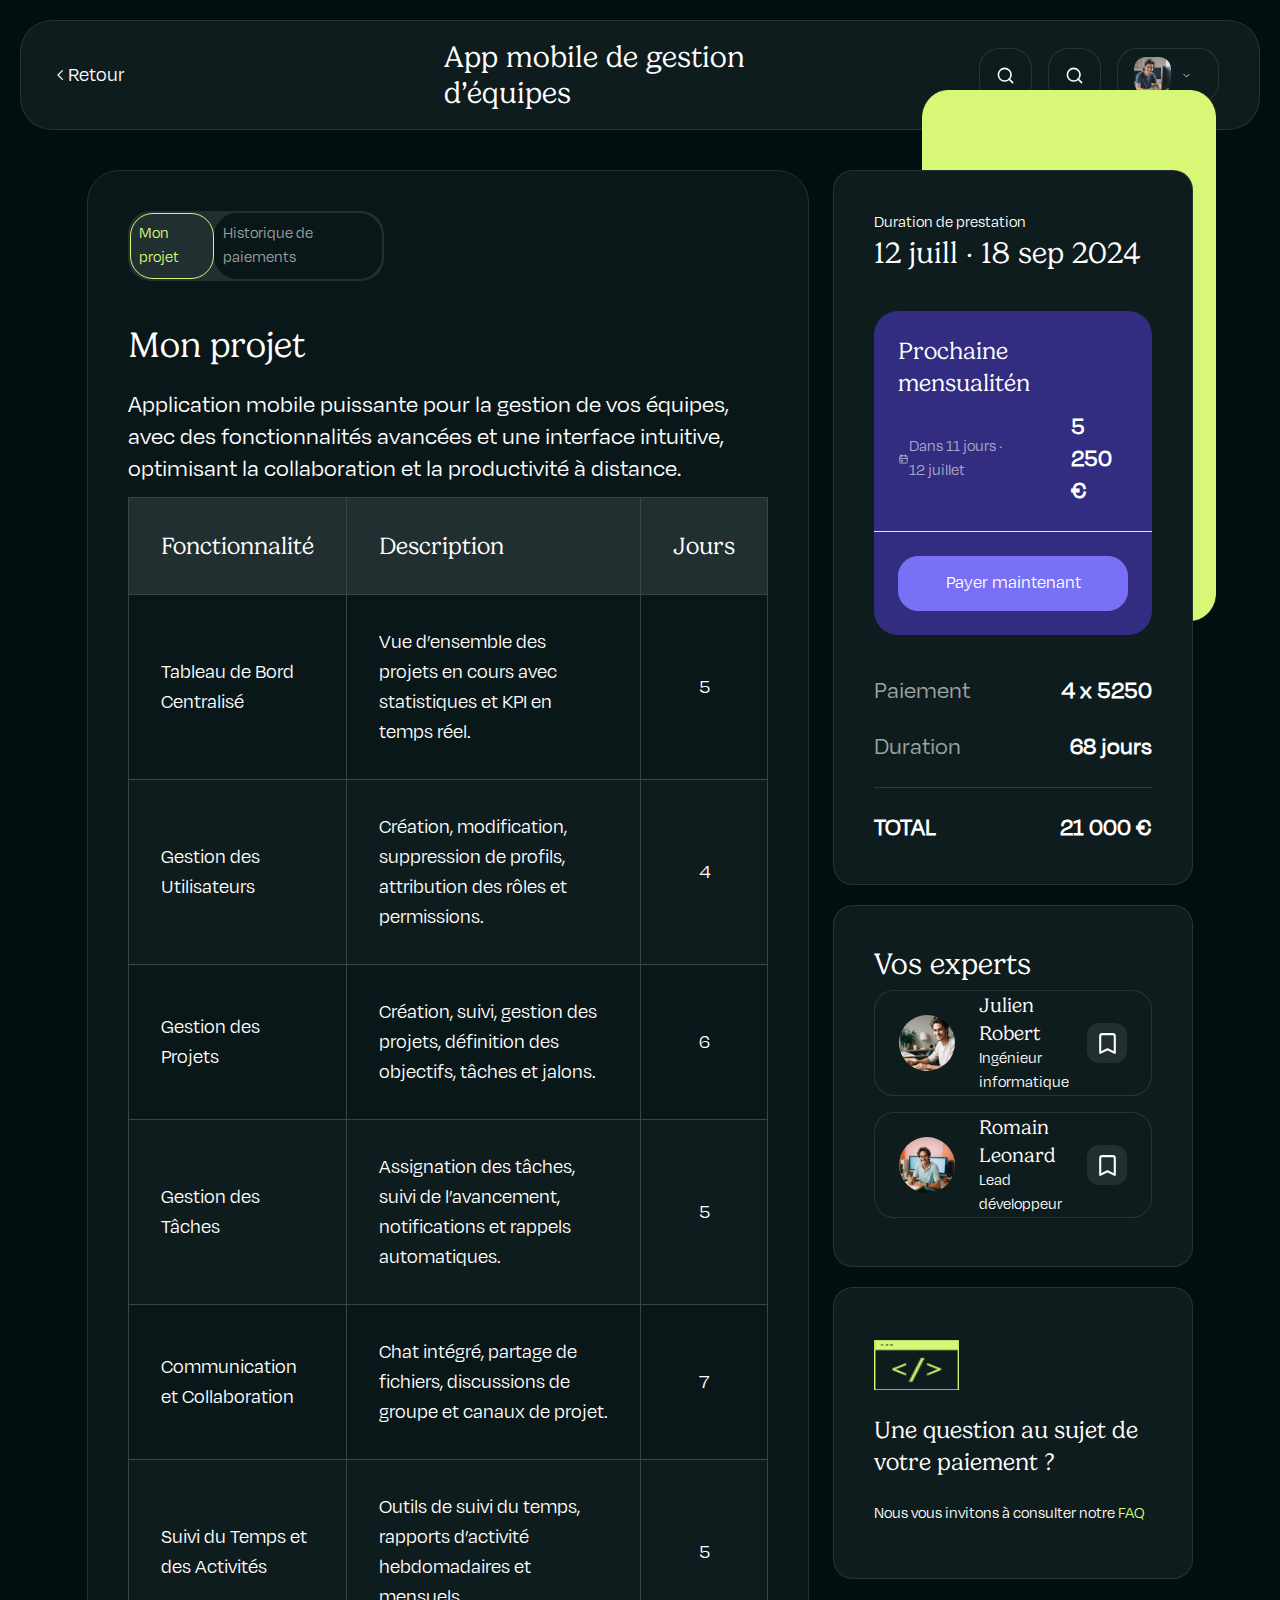
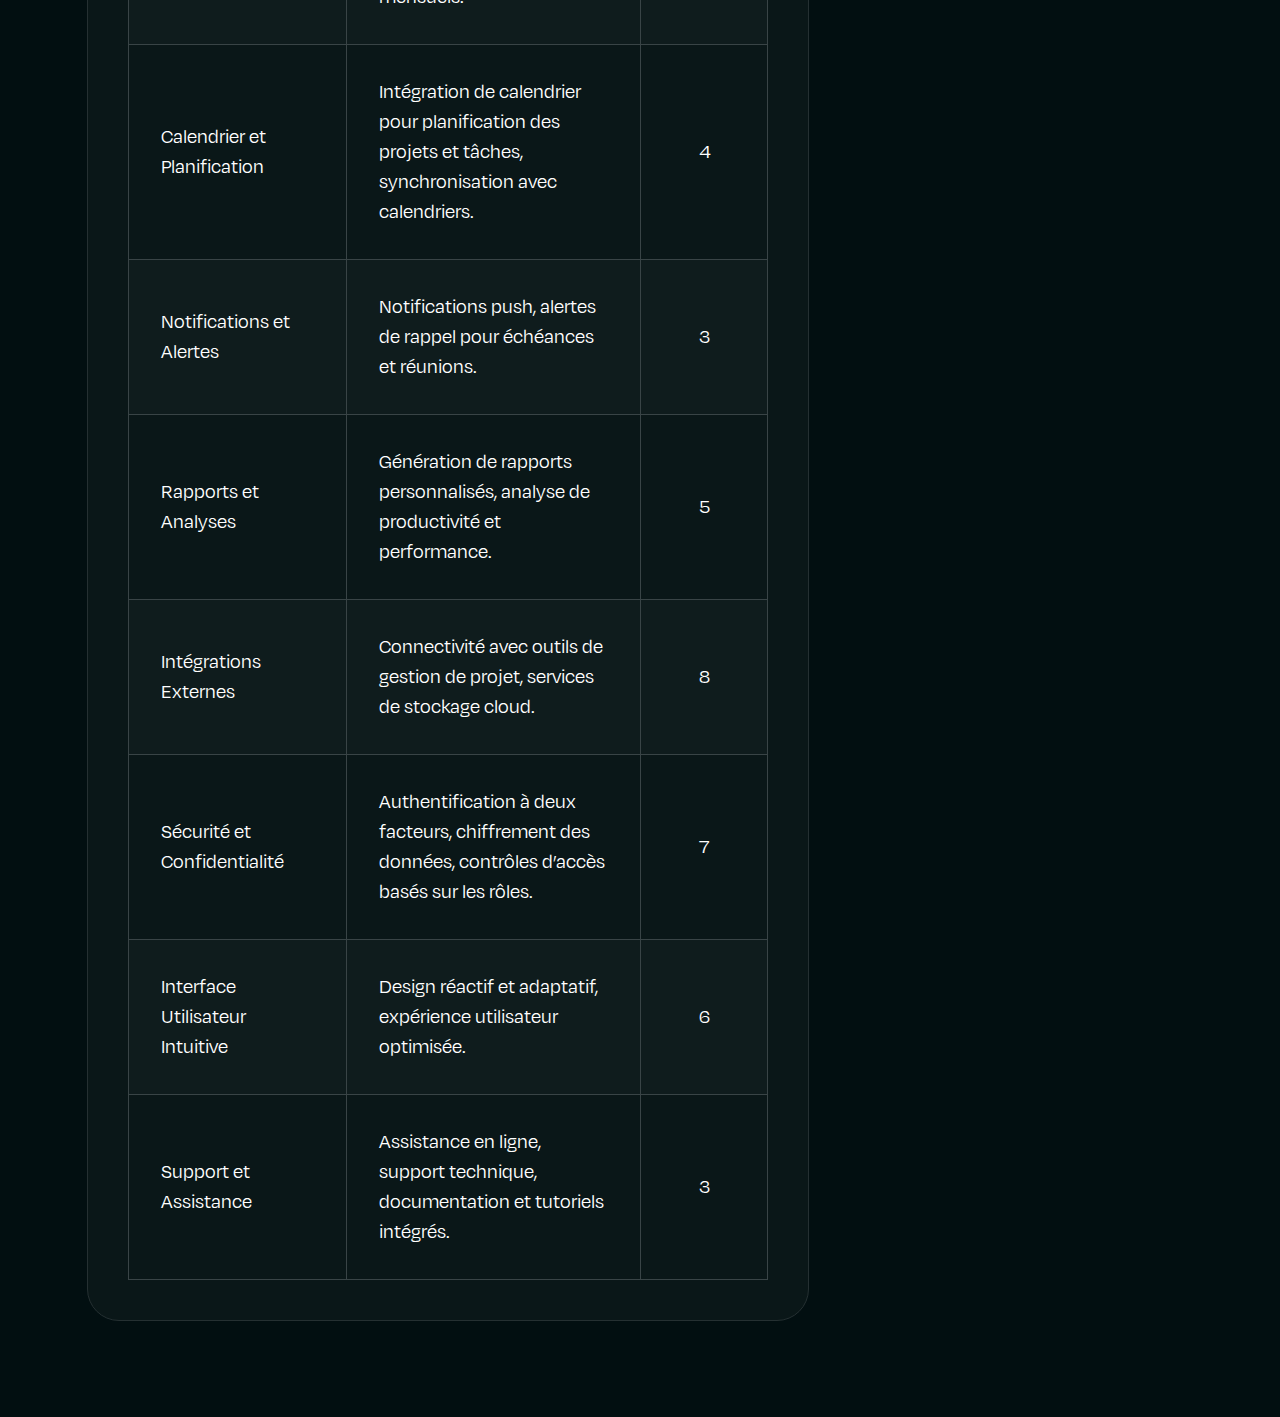
==== commit c6ad2ed8: "updated project section of admin page" ====
--- a/admin-project.html
+++ b/admin-project.html
@@ -26,7 +26,7 @@
 
   <body>
     <div
-      class="relative block sm:h-full text-white z-10"
+      class="block sm:h-full text-white z-10"
       style="background-color: #020f11"
     >
       <div class="flex justify-center items-center z-10">
@@ -374,13 +374,13 @@
               </div>
               <div
                 class="admin-form flex flex-col justify-between itmes-center sm:my-6"
-                style="background-color: #253032"
               >
                 <p class="font-Gelia text-2xl sm:p-8">
                   Calendrier des prélèvements
                 </p>
                 <div
                   class="admin-form flex flex-col justify-between w-full sm:divide-y sm:divide-white-300"
+                  style="background-color: #0a1718"
                 >
                   <div>
                     <div
@@ -609,7 +609,8 @@
                       </div>
                     </div>
                     <div
-                      class="flex justify-center items-center cursor-pointer sm:hover:text-black"
+                      id="admin-mark"
+                      class="flex justify-center items-center cursor-pointer"
                       style="
                         width: 40px;
                         height: 40px;
@@ -619,6 +620,7 @@
                       "
                     >
                       <svg
+                        id="admin-marksvg"
                         style="width: 25px; height: 25px"
                         fill="none"
                         viewBox="0 0 24 24"
@@ -698,18 +700,18 @@
           </div>
         </div>
       </div>
-      <img
-        src="assets/images/forme-details-formations@2x.png"
-        style="
-          position: absolute;
-          width: 24%;
-          height: 32%;
-          top: 5.8%;
-          right: 3%;
-          z-index: -1;
-        "
-      />
     </div>
+    <img
+      src="assets/images/forme-details-formations@2x.png"
+      style="
+        position: absolute;
+        width: 23%;
+        height: 59%;
+        top: 10%;
+        right: 5%;
+        z-index: 9;
+      "
+    />
   </body>
   <script>
     var bar = document.getElementById("admin-dropdown");
@@ -721,7 +723,11 @@
     var payment = document.getElementById("payment");
     var paymentbar = document.getElementById("payment-open");
 
+    var adminMark = document.getElementById("admin-mark");
+    var markSvg = document.getElementById("admin-marksvg");
+
     window.onclick = function (event) {
+      console.log(event.target);
       switch (event.target) {
         case bar:
           modal.style.display = "block";
@@ -748,7 +754,15 @@
           project.style.backgroundColor = "#0a1718";
           modal.style.display = "none";
           break;
-        case null:
+        case adminMark:
+          adminMark.style.backgroundColor = "#D9F778";
+          markSvg.style.borderColor = "black";
+          markSvg.style.fill = "black";
+          modal.style.display = "none";
+        default:
+          adminMark.style.backgroundColor = "#222f31";
+          markSvg.style.borderColor = "white";
+          markSvg.style.backgroundColor = "#222f31";
           modal.style.display = "none";
           break;
       }
--- a/assets/css/custom.css
+++ b/assets/css/custom.css
@@ -89,6 +89,20 @@
   border-radius: 20px;
   font-size: 18px;
   box-sizing: border-box;
+}
+
+.fill-button-form2 {
+  height: 55px;
+  background-color: #7971f5;
+  border-radius: 20px;
+  font-size: 18px;
+}
+
+.fill-button-form2:hover #button-text {
+  display: none;
+}
+.fill-button-form2:hover:before {
+  content: "Publier mon projet";
 }
 
 .outline-button-form {
@@ -717,7 +731,7 @@
   border: 1px solid #253032;
   border-radius: 24px;
   padding-right: 38px;
-  height: 75px;
+  height: 90px;
   margin: auto;
 }
 
@@ -756,7 +770,7 @@
 
 .admin-form {
   height: 100%;
-  background-color: #0a1718;
+  background-color: #0f1c1d;
   border: 1px solid #ffffff1a;
   border-radius: 20px;
 }
@@ -767,6 +781,10 @@
   background-size: cover;
   height: 310px;
   margin-top: -65px;
+}
+
+#admin-mark:hover {
+  color: #d9f777;
 }
 
 #admin-dropdownbar {
@@ -793,12 +811,12 @@
 }
 
 thead {
-  background-color: #222f31 !important;
+  background-color: #222f31;
 }
 
 tbody {
   font-size: 20px;
-  background-color: #020f11;
+  background-color: #0a1718;
 }
 
 td {
@@ -808,7 +826,7 @@
 }
 
 tbody tr:nth-child(even) {
-  background-color: #0a1718;
+  background-color: #0f1c1d;
 }
 
 @keyframes dropdown-icon {
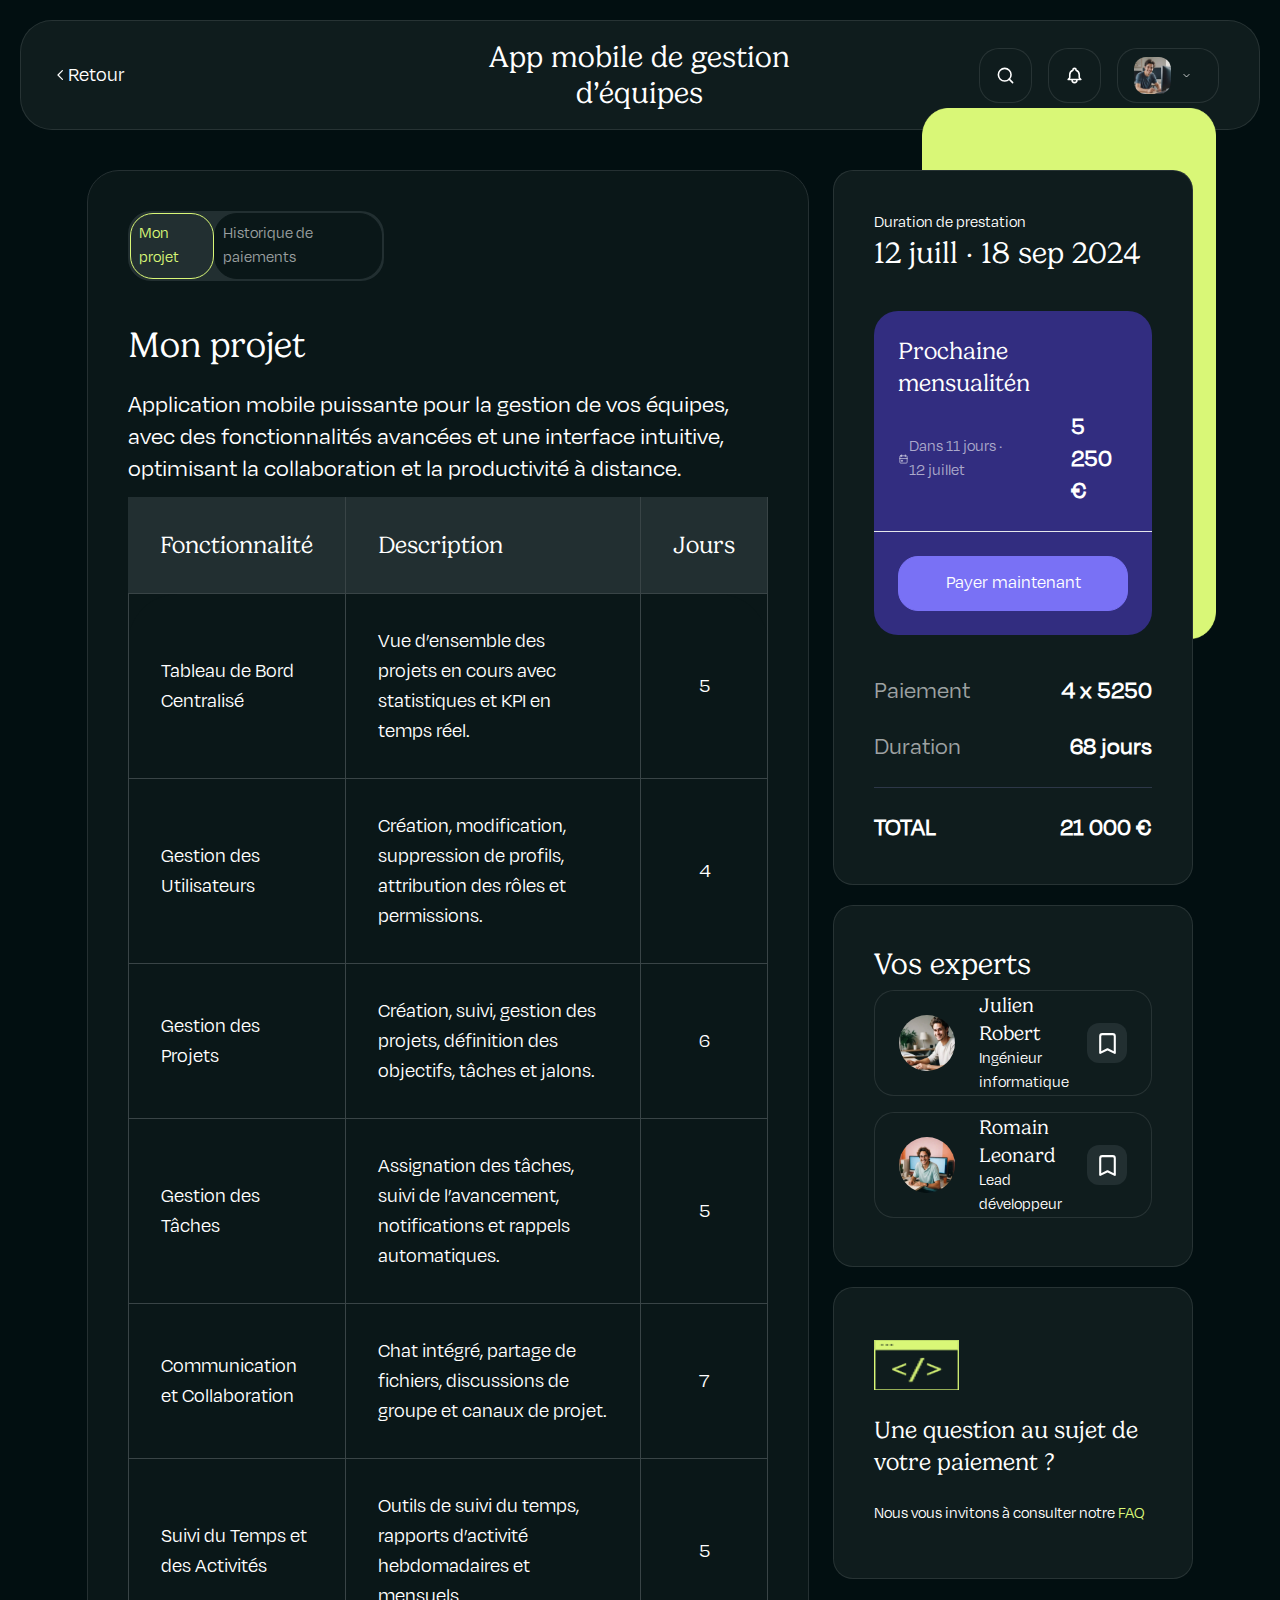
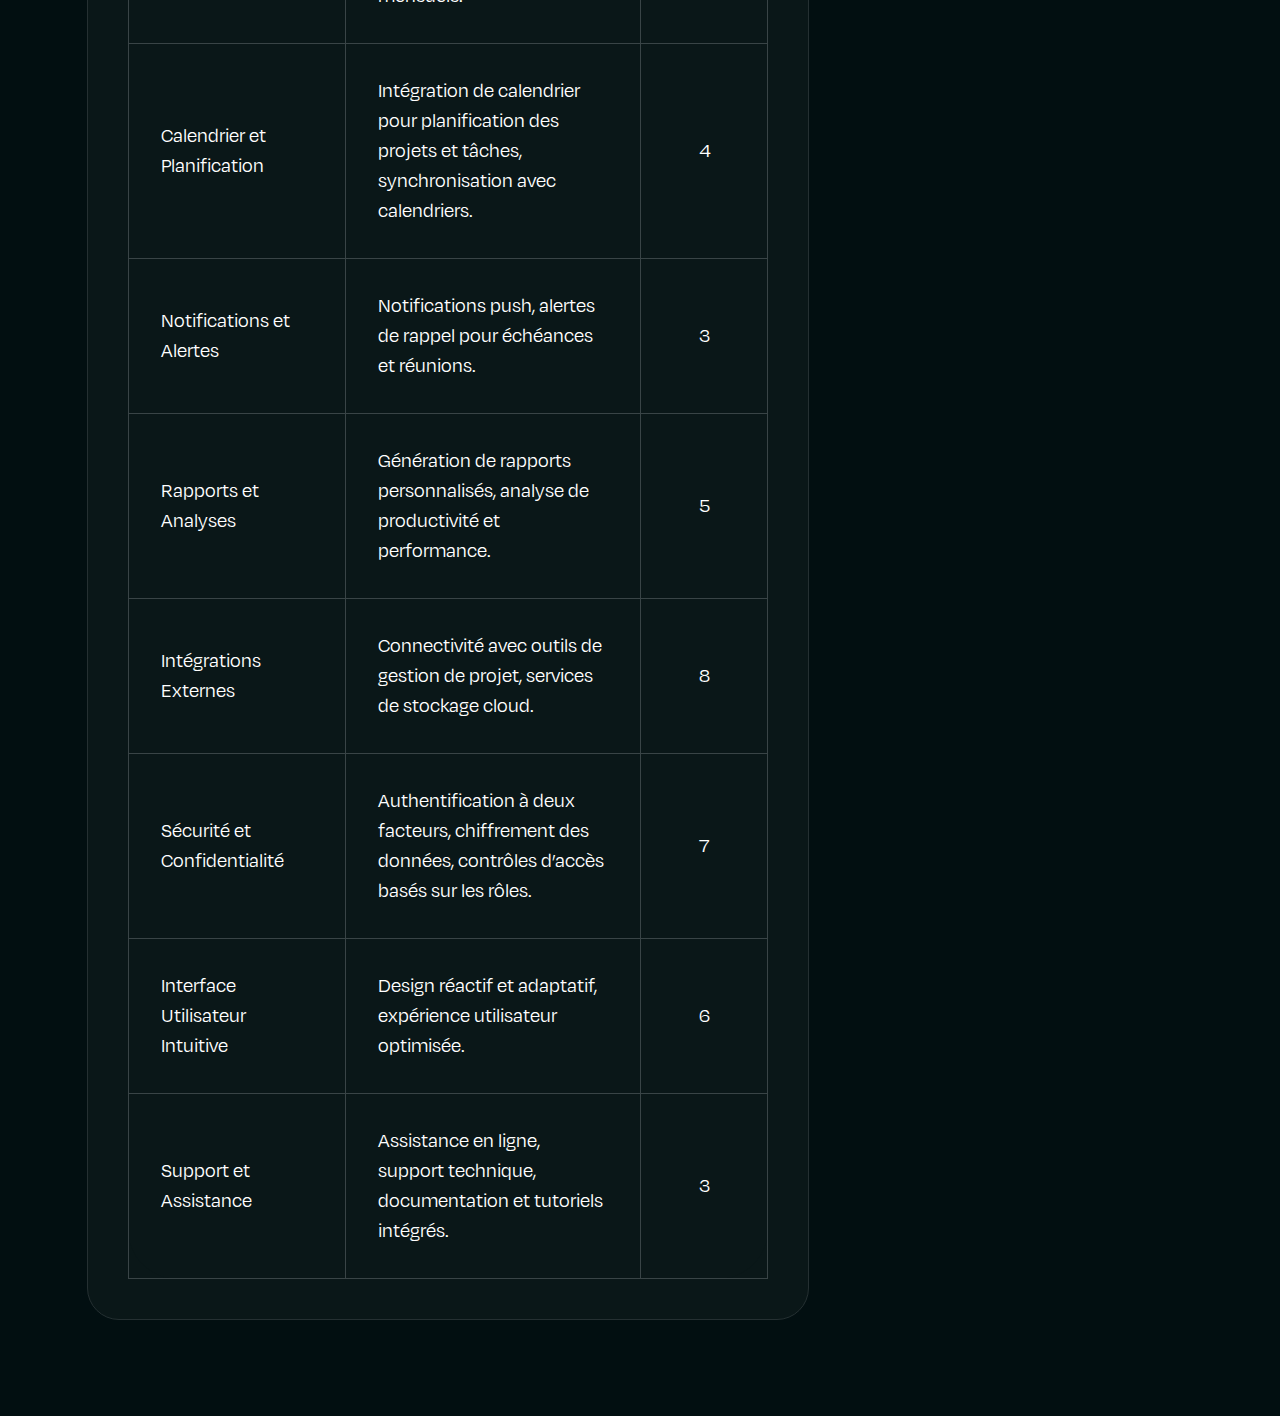
==== commit fd55b160: "modify responsive" ====
--- a/admin-project.html
+++ b/admin-project.html
@@ -27,7 +27,7 @@
   <body>
     <div
       class="block sm:h-full text-white z-10"
-      style="background-color: #020f11"
+      style="background-color: #020f11; min-width: 900px"
     >
       <div class="flex justify-center items-center z-10">
         <div
@@ -56,7 +56,9 @@
               </div>
             </div>
             <div class="flex justify-center sm:w-1/3">
-              <p class="flex items-center font-Gelia text-white text-3xl">
+              <p
+                class="flex items-center text-center font-Gelia text-white text-3xl"
+              >
                 App mobile de gestion d’équipes
               </p>
             </div>
@@ -84,18 +86,19 @@
                   class="flex justify-center items-center admin-form sm:mx-2 sm:p-4"
                 >
                   <svg
-                    class="h-5 w-5 text-white"
+                    class="text-white"
                     width="19"
                     height="19"
+                    fill="none"
                     viewBox="0 0 24 24"
-                    fill="none"
                     stroke="currentColor"
-                    stroke-width="2"
-                    stroke-linecap="round"
-                    stroke-linejoin="round"
                   >
-                    <circle cx="11" cy="11" r="8" />
-                    <line x1="21" y1="21" x2="16.65" y2="16.65" />
+                    <path
+                      stroke-linecap="round"
+                      stroke-linejoin="round"
+                      stroke-width="2"
+                      d="M15 17h5l-1.405-1.405A2.032 2.032 0 0118 14.158V11a6.002 6.002 0 00-4-5.659V5a2 2 0 10-4 0v.341C7.67 6.165 6 8.388 6 11v3.159c0 .538-.214 1.055-.595 1.436L4 17h5m6 0v1a3 3 0 11-6 0v-1m6 0H9"
+                    />
                   </svg>
                 </div>
                 <div
@@ -184,9 +187,9 @@
         </div>
       </div>
       <div class="flex justify-center items-center">
-        <div class="flex justify-between sm:w-6/7 sm:mt-5 z-10">
+        <div class="sm:block lg:flex justify-between sm:w-6/7 sm:mt-5 z-10">
           <div
-            class="flex flex-col justify-center sm:w-2/3 sm:p-10 sm:mb-24 sm:h-full"
+            class="flex flex-col justify-center w-full lg:w-2/3 sm:p-10 sm:mb-24 sm:h-full"
             style="
               background-color: #0a1718;
               border: 1px solid #253032;
@@ -499,7 +502,7 @@
               </div>
             </div>
           </div>
-          <div class="sm:w-1/3 sm:ml-6">
+          <div class="w-full lg:w-1/3 sm:ml-6">
             <div class="flex flex-col justify-between text-white z-10">
               <div class="admin-form flex flex-col sm:p-10">
                 <div class="flex flex-col sm:divide-y sm:divide-gray-800">
@@ -707,7 +710,7 @@
         position: absolute;
         width: 23%;
         height: 59%;
-        top: 10%;
+        top: 12%;
         right: 5%;
         z-index: 9;
       "
@@ -755,7 +758,9 @@
           modal.style.display = "none";
           break;
         case adminMark:
+          console.log(adminMark);
           adminMark.style.backgroundColor = "#D9F778";
+          adminMark.style.borderColor = "#D9F778";
           markSvg.style.borderColor = "black";
           markSvg.style.fill = "black";
           modal.style.display = "none";
--- a/assets/css/custom.css
+++ b/assets/css/custom.css
@@ -701,9 +701,9 @@
   color: white;
 }
 
-.maintain {
-  display: flex;
-  min-height: 1000px;
+.maintain,
+.maintain4 {
+  display: flex;
 }
 
 .maintain6 {
@@ -731,7 +731,7 @@
   border: 1px solid #253032;
   border-radius: 24px;
   padding-right: 38px;
-  height: 90px;
+  height: 70px;
   margin: auto;
 }
 
@@ -821,12 +821,29 @@
 
 td {
   border: solid 1px #394446;
-  /* border-style: none solid solid none; */
+  border-style: none solid solid none;
   padding: 32px;
 }
 
-tbody tr:nth-child(even) {
-  background-color: #0f1c1d;
+tbody tr:first-child td:first-child {
+  border-top-left-radius: 50px;
+}
+tbody tr:first-child td:last-child {
+  border-top-right-radius: 50px;
+}
+
+tbody tr:last-child td:first-child {
+  border-bottom-left-radius: 50px;
+}
+tbody tr:last-child td:last-child {
+  border-bottom-right-radius: 50px;
+}
+
+tbody tr:first-child td {
+  border-top-style: solid;
+}
+tbody tr td:first-child {
+  border-left-style: solid;
 }
 
 @keyframes dropdown-icon {
@@ -905,20 +922,36 @@
     background-color: #7971f5;
   }
 
-  .maintain {
-    display: block;
-    min-height: 840px;
-  }
-
+  .maintain,
+  .maintain4,
   .maintain6 {
     display: block;
   }
 
+  .maintain6 {
+    display: block;
+  }
+
   .maintain-leftside {
     display: none;
   }
 }
 
+@media only screen and (min-width: 1023px) {
+  .maintain {
+    min-height: 840px;
+  }
+
+  .maintain4 {
+    min-height: 1000px;
+  }
+}
+
+@media only screen and (max-width: 1600px) {
+  .admin-responsive {
+    display: none !important;
+  }
+}
 .curve-mask {
   -webkit-mask-image: url("../images/curve.png");
   mask-image: url("../images/curve.png");
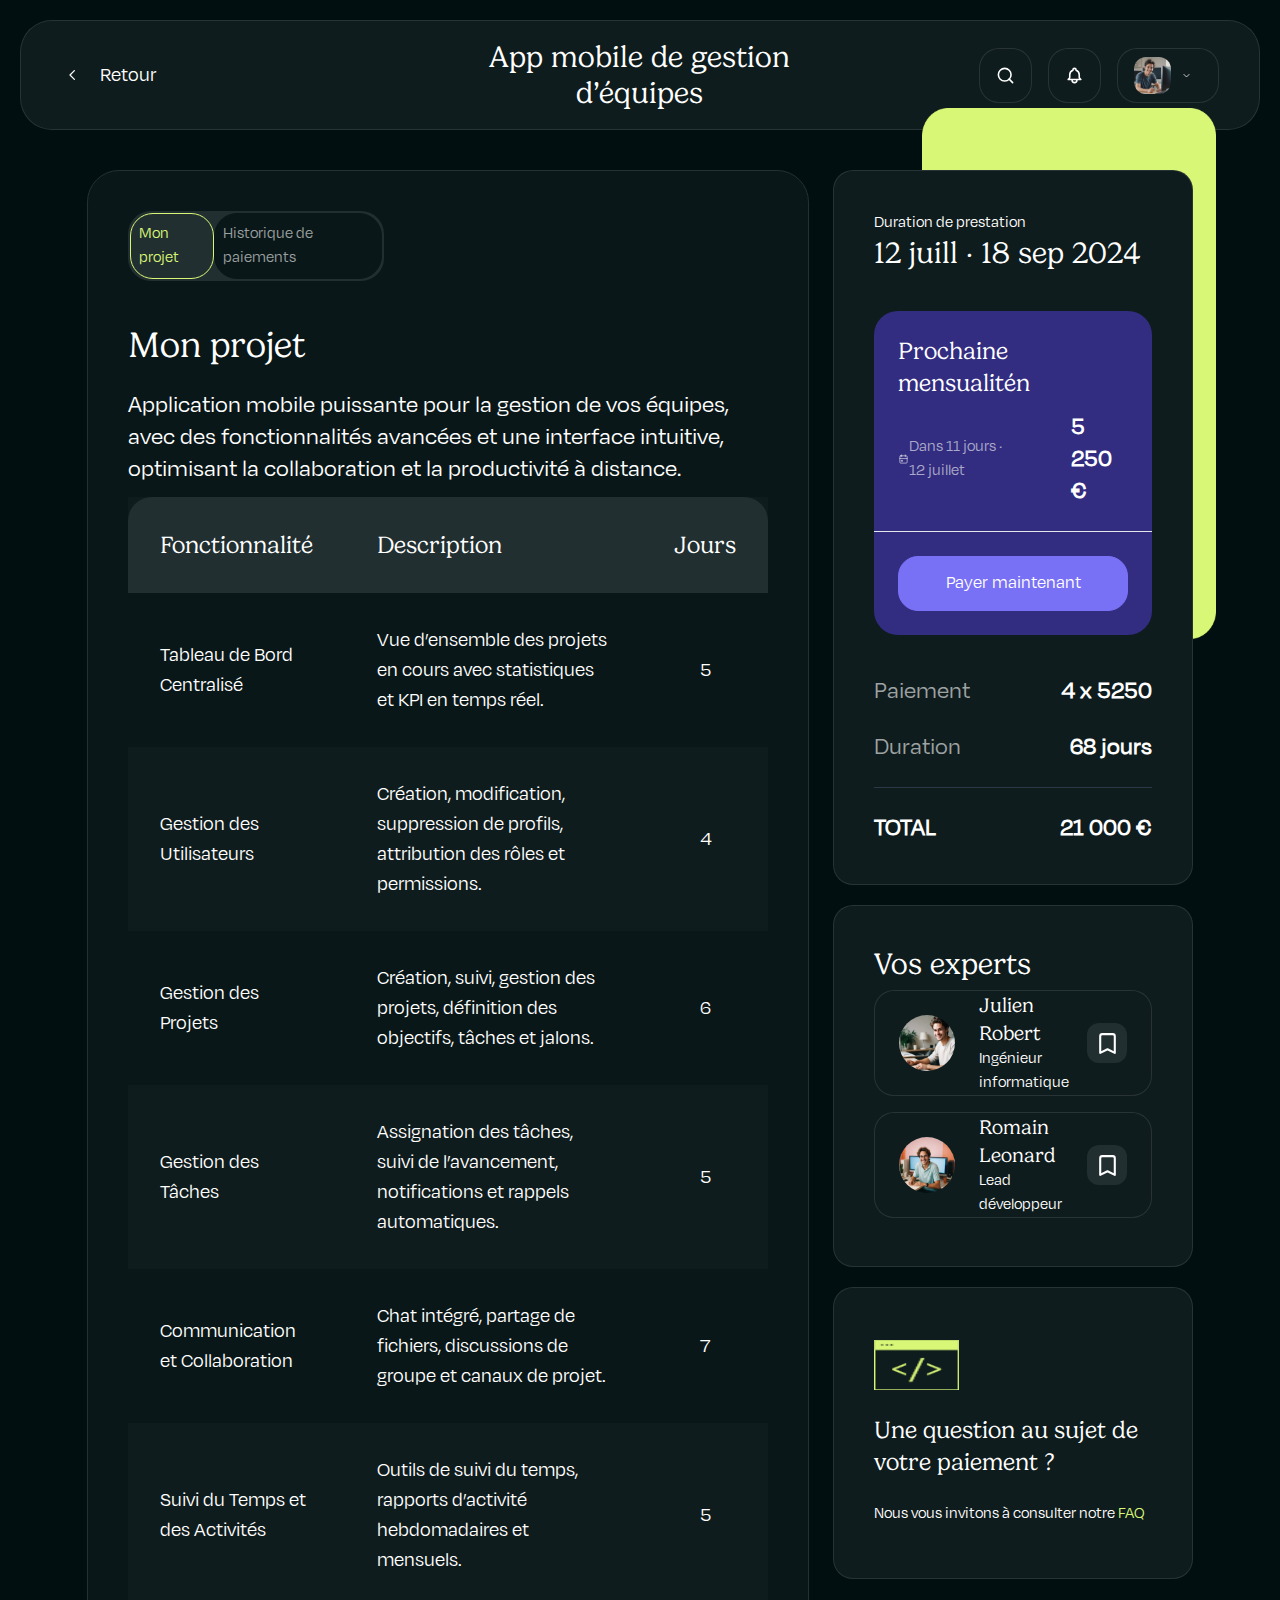
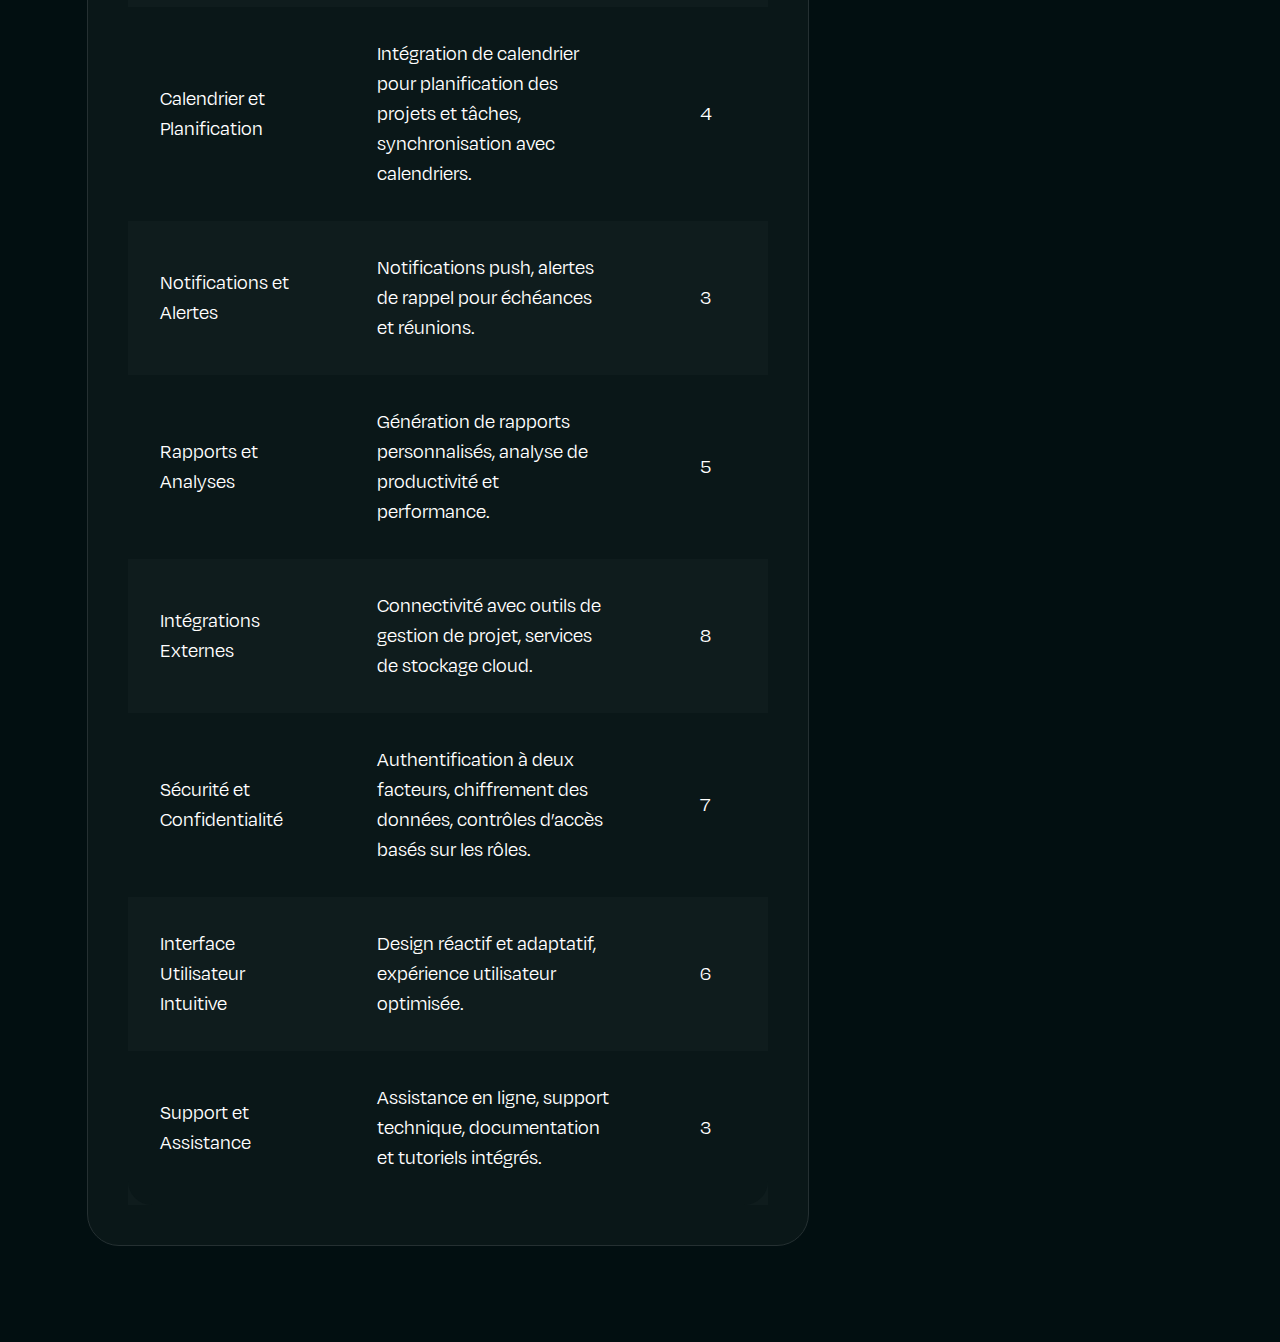
==== commit 75cb2b12: "updated image and responsive design" ====
--- a/admin-project.html
+++ b/admin-project.html
@@ -36,7 +36,7 @@
         >
           <div class="flex items-center w-full">
             <div class="flex justify-start sm:w-1/3">
-              <div class="admin-retrun flex justify-center items-center">
+              <div class="admin-retrun flex justify-center items-center sm:p-3">
                 <svg
                   class="h-4 w-4 text-white"
                   width="15"
@@ -52,7 +52,9 @@
                     d="M15 19l-7-7 7-7"
                   />
                 </svg>
-                <p class="flex items-center text-white text-xl">Retour</p>
+                <p class="flex items-center text-white text-xl sm:px-5">
+                  Retour
+                </p>
               </div>
             </div>
             <div class="flex justify-center sm:w-1/3">
@@ -225,120 +227,116 @@
                 optimisant la collaboration et la productivité à distance.
               </p>
               <div class="text-white w-full">
-                <table class="w-full rounded">
-                  <thead>
-                    <tr class="text-2xl w-full">
-                      <td class="font-Gelia sm:w-1/4">Fonctionnalité</td>
-                      <td class="font-Gelia sm:w-3/5">Description</td>
-                      <td class="font-Gelia text-center sm:w-1/6">Jours</td>
-                    </tr>
-                  </thead>
-                  <tbody>
-                    <tr>
-                      <td class="sm:w-1/4">Tableau de Bord Centralisé</td>
-                      <td class="sm:w-3/5">
-                        Vue d’ensemble des projets en cours avec statistiques et
-                        KPI en temps réel.
-                      </td>
-                      <td class="text-center sm:w-1/6">5</td>
-                    </tr>
-                    <tr>
-                      <td class="sm:w-1/4">Gestion des Utilisateurs</td>
-                      <td class="sm:w-3/5">
-                        Création, modification, suppression de profils,
-                        attribution des rôles et permissions.
-                      </td>
-                      <td class="text-center sm:w-1/6">4</td>
-                    </tr>
-                    <tr>
-                      <td class="sm:w-1/4">Gestion des Projets</td>
-                      <td class="sm:w-3/5">
-                        Création, suivi, gestion des projets, définition des
-                        objectifs, tâches et jalons.
-                      </td>
-                      <td class="text-center sm:w-1/6">6</td>
-                    </tr>
-                    <tr>
-                      <td class="sm:w-1/4">Gestion des Tâches</td>
-                      <td class="sm:w-3/5">
-                        Assignation des tâches, suivi de l’avancement,
-                        notifications et rappels automatiques.
-                      </td>
-                      <td class="text-center sm:w-1/6">5</td>
-                    </tr>
-                    <tr>
-                      <td class="sm:w-1/4">Communication et Collaboration</td>
-                      <td class="sm:w-3/5">
-                        Chat intégré, partage de fichiers, discussions de groupe
-                        et canaux de projet.
-                      </td>
-                      <td class="text-center sm:w-1/6">7</td>
-                    </tr>
-                    <tr>
-                      <td class="sm:w-1/4">Suivi du Temps et des Activités</td>
-                      <td class="sm:w-3/5">
-                        Outils de suivi du temps, rapports d’activité
-                        hebdomadaires et mensuels.
-                      </td>
-                      <td class="text-center sm:w-1/6">5</td>
-                    </tr>
-                    <tr>
-                      <td class="sm:w-1/4">Calendrier et Planification</td>
-                      <td class="sm:w-3/5">
-                        Intégration de calendrier pour planification des projets
-                        et tâches, synchronisation avec calendriers.
-                      </td>
-                      <td class="text-center sm:w-1/6">4</td>
-                    </tr>
-                    <tr>
-                      <td class="sm:w-1/4">Notifications et Alertes</td>
-                      <td class="sm:w-3/5">
-                        Notifications push, alertes de rappel pour échéances et
-                        réunions.
-                      </td>
-                      <td class="text-center sm:w-1/6">3</td>
-                    </tr>
-                    <tr>
-                      <td class="sm:w-1/4">Rapports et Analyses</td>
-                      <td class="sm:w-3/5">
-                        Génération de rapports personnalisés, analyse de
-                        productivité et performance.
-                      </td>
-                      <td class="text-center sm:w-1/6">5</td>
-                    </tr>
-                    <tr>
-                      <td class="sm:w-1/4">Intégrations Externes</td>
-                      <td class="sm:w-3/5">
-                        Connectivité avec outils de gestion de projet, services
-                        de stockage cloud.
-                      </td>
-                      <td class="text-center sm:w-1/6">8</td>
-                    </tr>
-                    <tr>
-                      <td class="sm:w-1/4">Sécurité et Confidentialité</td>
-                      <td class="sm:w-3/5">
-                        Authentification à deux facteurs, chiffrement des
-                        données, contrôles d’accès basés sur les rôles.
-                      </td>
-                      <td class="text-center sm:w-1/6">7</td>
-                    </tr>
-                    <tr>
-                      <td class="sm:w-1/4">Interface Utilisateur Intuitive</td>
-                      <td class="sm:w-3/5">
-                        Design réactif et adaptatif, expérience utilisateur
-                        optimisée.
-                      </td>
-                      <td class="text-center sm:w-1/6">6</td>
-                    </tr>
-                    <tr>
-                      <td class="sm:w-1/4">Support et Assistance</td>
-                      <td class="sm:w-3/5">
-                        Assistance en ligne, support technique, documentation et
-                        tutoriels intégrés.
-                      </td>
-                      <td class="text-center sm:w-1/6">3</td>
-                    </tr>
-                  </tbody>
+                <table class="w-full">
+                  <tr class="text-2xl w-full">
+                    <td class="font-Gelia sm:w-1/4">Fonctionnalité</td>
+                    <td class="font-Gelia sm:w-3/5">Description</td>
+                    <td class="font-Gelia text-center sm:w-1/6">Jours</td>
+                  </tr>
+                  <tr>
+                    <td class="sm:w-1/4">Tableau de Bord Centralisé</td>
+                    <td class="sm:w-3/5">
+                      Vue d’ensemble des projets en cours avec statistiques et
+                      KPI en temps réel.
+                    </td>
+                    <td class="text-center sm:w-1/6">5</td>
+                  </tr>
+                  <tr>
+                    <td class="sm:w-1/4">Gestion des Utilisateurs</td>
+                    <td class="sm:w-3/5">
+                      Création, modification, suppression de profils,
+                      attribution des rôles et permissions.
+                    </td>
+                    <td class="text-center sm:w-1/6">4</td>
+                  </tr>
+                  <tr>
+                    <td class="sm:w-1/4">Gestion des Projets</td>
+                    <td class="sm:w-3/5">
+                      Création, suivi, gestion des projets, définition des
+                      objectifs, tâches et jalons.
+                    </td>
+                    <td class="text-center sm:w-1/6">6</td>
+                  </tr>
+                  <tr>
+                    <td class="sm:w-1/4">Gestion des Tâches</td>
+                    <td class="sm:w-3/5">
+                      Assignation des tâches, suivi de l’avancement,
+                      notifications et rappels automatiques.
+                    </td>
+                    <td class="text-center sm:w-1/6">5</td>
+                  </tr>
+                  <tr>
+                    <td class="sm:w-1/4">Communication et Collaboration</td>
+                    <td class="sm:w-3/5">
+                      Chat intégré, partage de fichiers, discussions de groupe
+                      et canaux de projet.
+                    </td>
+                    <td class="text-center sm:w-1/6">7</td>
+                  </tr>
+                  <tr>
+                    <td class="sm:w-1/4">Suivi du Temps et des Activités</td>
+                    <td class="sm:w-3/5">
+                      Outils de suivi du temps, rapports d’activité
+                      hebdomadaires et mensuels.
+                    </td>
+                    <td class="text-center sm:w-1/6">5</td>
+                  </tr>
+                  <tr>
+                    <td class="sm:w-1/4">Calendrier et Planification</td>
+                    <td class="sm:w-3/5">
+                      Intégration de calendrier pour planification des projets
+                      et tâches, synchronisation avec calendriers.
+                    </td>
+                    <td class="text-center sm:w-1/6">4</td>
+                  </tr>
+                  <tr>
+                    <td class="sm:w-1/4">Notifications et Alertes</td>
+                    <td class="sm:w-3/5">
+                      Notifications push, alertes de rappel pour échéances et
+                      réunions.
+                    </td>
+                    <td class="text-center sm:w-1/6">3</td>
+                  </tr>
+                  <tr>
+                    <td class="sm:w-1/4">Rapports et Analyses</td>
+                    <td class="sm:w-3/5">
+                      Génération de rapports personnalisés, analyse de
+                      productivité et performance.
+                    </td>
+                    <td class="text-center sm:w-1/6">5</td>
+                  </tr>
+                  <tr>
+                    <td class="sm:w-1/4">Intégrations Externes</td>
+                    <td class="sm:w-3/5">
+                      Connectivité avec outils de gestion de projet, services de
+                      stockage cloud.
+                    </td>
+                    <td class="text-center sm:w-1/6">8</td>
+                  </tr>
+                  <tr>
+                    <td class="sm:w-1/4">Sécurité et Confidentialité</td>
+                    <td class="sm:w-3/5">
+                      Authentification à deux facteurs, chiffrement des données,
+                      contrôles d’accès basés sur les rôles.
+                    </td>
+                    <td class="text-center sm:w-1/6">7</td>
+                  </tr>
+                  <tr>
+                    <td class="sm:w-1/4">Interface Utilisateur Intuitive</td>
+                    <td class="sm:w-3/5">
+                      Design réactif et adaptatif, expérience utilisateur
+                      optimisée.
+                    </td>
+                    <td class="text-center sm:w-1/6">6</td>
+                  </tr>
+                  <tr>
+                    <td class="sm:w-1/4">Support et Assistance</td>
+                    <td class="sm:w-3/5">
+                      Assistance en ligne, support technique, documentation et
+                      tutoriels intégrés.
+                    </td>
+                    <td class="text-center sm:w-1/6">3</td>
+                  </tr>
                 </table>
               </div>
             </div>
@@ -502,8 +500,8 @@
               </div>
             </div>
           </div>
-          <div class="w-full lg:w-1/3 sm:ml-6">
-            <div class="flex flex-col justify-between text-white z-10">
+          <div class="w-full lg:w-1/3 lg:ml-6">
+            <div class="flex flex-col sm:justify-between text-white z-10">
               <div class="admin-form flex flex-col sm:p-10">
                 <div class="flex flex-col sm:divide-y sm:divide-gray-800">
                   <div class="flex flex-col">
@@ -683,7 +681,7 @@
                   </div>
                 </div>
               </div>
-              <div class="admin-form flex flex-col sm:p-10">
+              <div class="admin-form flex flex-col sm:p-10 sm:mb-10">
                 <img
                   class="sm:my-3"
                   src="assets/images/developpement.png"
@@ -705,6 +703,7 @@
       </div>
     </div>
     <img
+      class="sm:hidden lg:block"
       src="assets/images/forme-details-formations@2x.png"
       style="
         position: absolute;
@@ -759,15 +758,12 @@
           break;
         case adminMark:
           console.log(adminMark);
-          adminMark.style.backgroundColor = "#D9F778";
+          adminMark.style.backgroundColor = "#D9F778!important";
           adminMark.style.borderColor = "#D9F778";
           markSvg.style.borderColor = "black";
           markSvg.style.fill = "black";
           modal.style.display = "none";
         default:
-          adminMark.style.backgroundColor = "#222f31";
-          markSvg.style.borderColor = "white";
-          markSvg.style.backgroundColor = "#222f31";
           modal.style.display = "none";
           break;
       }
--- a/assets/css/custom.css
+++ b/assets/css/custom.css
@@ -214,6 +214,8 @@
 }
 
 .admin-retrun:hover {
+  border: 1px solid white;
+  border-radius: 28px;
 }
 
 @keyframes example {
@@ -731,7 +733,7 @@
   border: 1px solid #253032;
   border-radius: 24px;
   padding-right: 38px;
-  height: 70px;
+  height: 80px;
   margin: auto;
 }
 
@@ -749,7 +751,7 @@
 }
 
 .pre-maintain:hover {
-  background-color: #e5e7eb;
+  background-color: #ffffff;
 }
 
 #description1,
@@ -807,44 +809,44 @@
 
 table {
   border-collapse: separate;
+  font-size: 20px;
+  background-color: #0f1c1d;
   border-spacing: 0;
-}
-
-thead {
-  background-color: #222f31;
-}
-
-tbody {
-  font-size: 20px;
-  background-color: #0a1718;
 }
 
 td {
   border: solid 1px #394446;
-  border-style: none solid solid none;
+  border-style: none;
   padding: 32px;
 }
 
-tbody tr:first-child td:first-child {
-  border-top-left-radius: 50px;
-}
-tbody tr:first-child td:last-child {
-  border-top-right-radius: 50px;
-}
-
-tbody tr:last-child td:first-child {
-  border-bottom-left-radius: 50px;
-}
-tbody tr:last-child td:last-child {
-  border-bottom-right-radius: 50px;
-}
-
-tbody tr:first-child td {
+tr:nth-child(even) {
+  background-color: #0a1718;
+}
+
+tr:first-child {
+  background-color: #222f31;
+}
+
+tr:first-child td:first-child {
+  border-top-left-radius: 24px;
+}
+tr:first-child td:last-child {
+  border-top-right-radius: 24px;
+}
+
+tr:last-child td:first-child {
+  border-bottom-left-radius: 24px;
+}
+tr:last-child td:last-child {
+  border-bottom-right-radius: 24px;
+}
+/* tr:first-child td {
   border-top-style: solid;
 }
-tbody tr td:first-child {
+tr td:first-child {
   border-left-style: solid;
-}
+} */
 
 @keyframes dropdown-icon {
   0% {
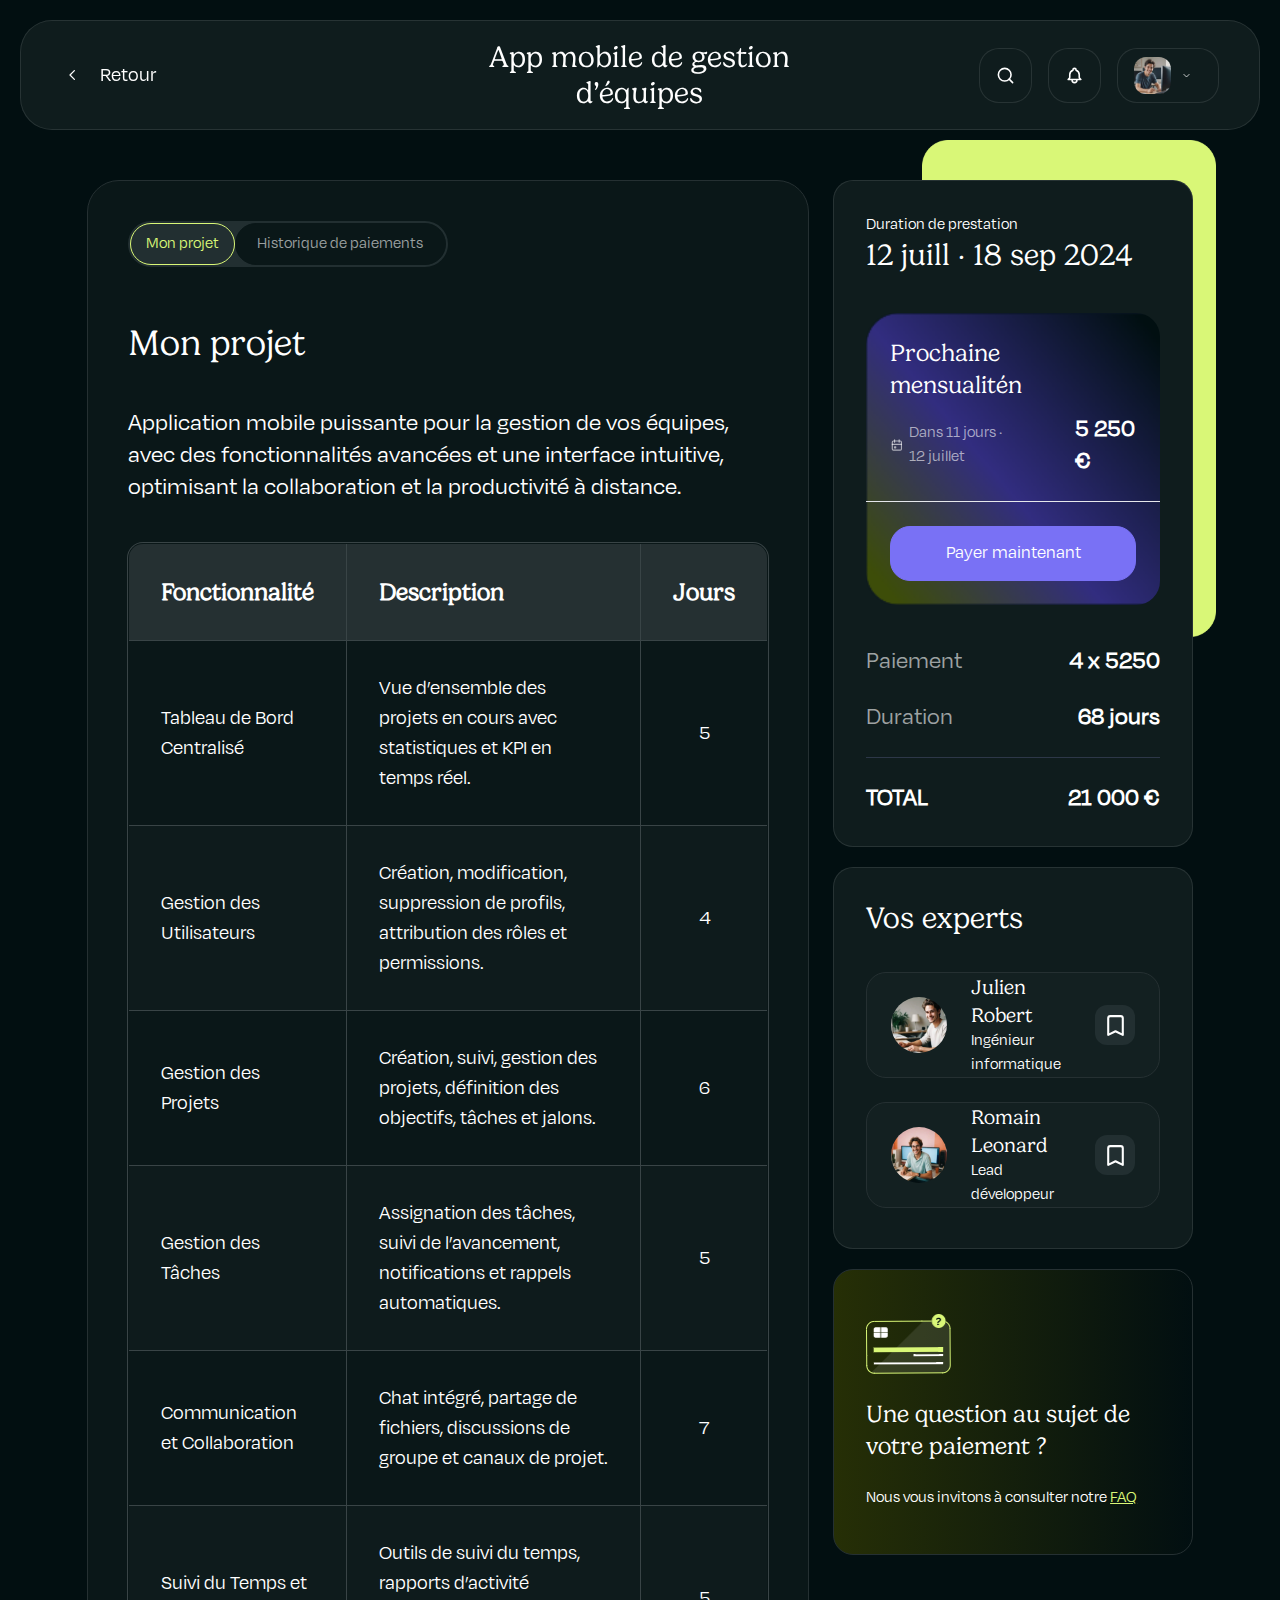
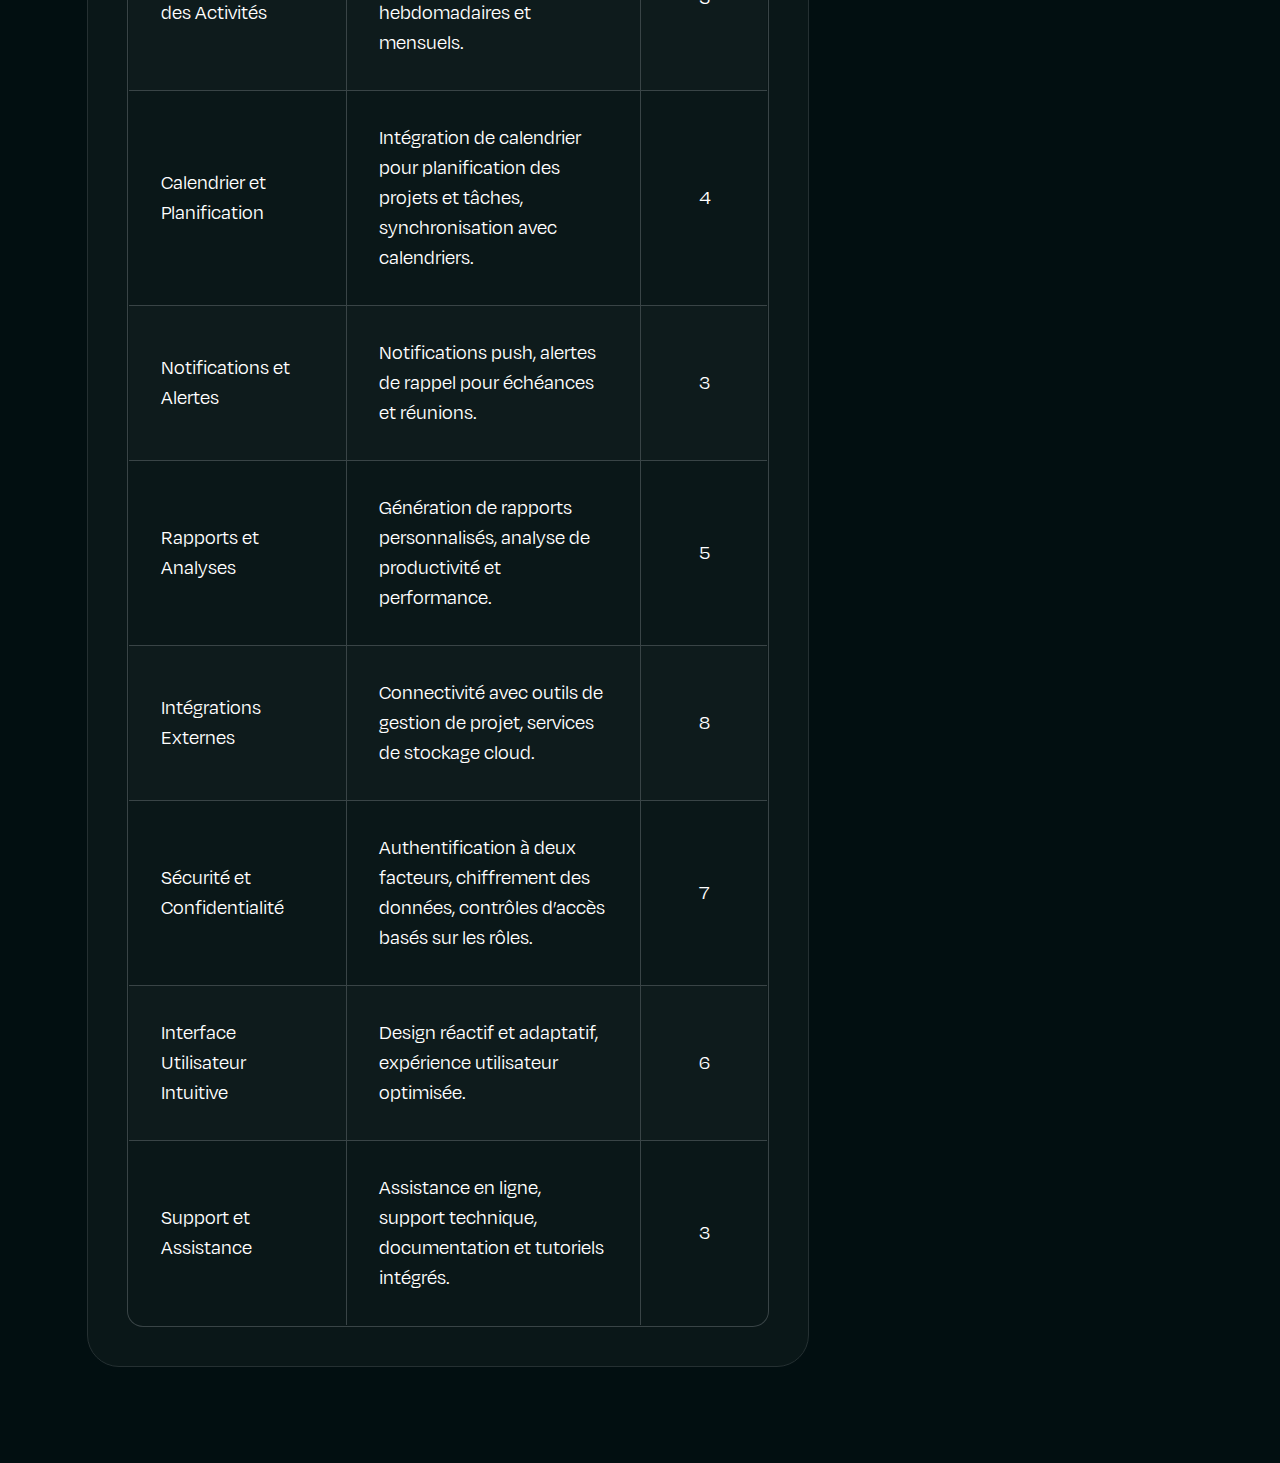
==== commit 1c7ac51f: "completed admin-project design" ====
--- a/admin-project.html
+++ b/admin-project.html
@@ -26,10 +26,24 @@
 
   <body>
     <div
-      class="block sm:h-full text-white z-10"
+      class="relative block sm:h-full text-white z-10"
       style="background-color: #020f11; min-width: 900px"
     >
-      <div class="flex justify-center items-center z-10">
+      <img
+        class="sm:hidden lg:block"
+        src="assets/images/forme-details-formations@2x.png"
+        style="
+          position: absolute;
+          width: 23%;
+          top: 140px;
+          right: 5%;
+          z-index: -1;
+        "
+      />
+      <div
+        class="flex justify-center items-center z-10"
+        style="position: fixed; width: 100%; z-index: 1000"
+      >
         <div
           class="flex items-center admin-form w-full sm:m-5 sm:p-8"
           style="border-radius: 32px; height: 110px"
@@ -189,7 +203,10 @@
         </div>
       </div>
       <div class="flex justify-center items-center">
-        <div class="sm:block lg:flex justify-between sm:w-6/7 sm:mt-5 z-10">
+        <div
+          class="sm:block lg:flex justify-between sm:w-6/7 sm:mt-5 z-10"
+          style="margin-top: 180px"
+        >
           <div
             class="flex flex-col justify-center w-full lg:w-2/3 sm:p-10 sm:mb-24 sm:h-full"
             style="
@@ -199,7 +216,7 @@
             "
           >
             <div
-              class="flex justify-start items-center sm:w-2/5 sm:mb-8"
+              class="flex justify-start items-center sm:w-2/2 md:w-2/4 lg:w-6/12 xl:w-6/12 sm:mb-8"
               style="
                 background-color: #222f31;
                 border: 2px solid #222f31;
@@ -219,20 +236,29 @@
                 Historique de paiements
               </div>
             </div>
-            <div id="project-open" class="flex flex-col justify-center w-full">
-              <p class="font-Gelia text-white text-4xl sm:my-3">Mon projet</p>
-              <p class="text-white text-2xl sm:my-3">
+            <div
+              id="project-open"
+              class="flex flex-col sm:mt-5 justify-center w-full"
+            >
+              <p class="font-Gelia text-white text-4xl sm:my-1">Mon projet</p>
+              <p class="text-white text-2xl sm:my-10">
                 Application mobile puissante pour la gestion de vos équipes,
                 avec des fonctionnalités avancées et une interface intuitive,
                 optimisant la collaboration et la productivité à distance.
               </p>
               <div class="text-white w-full">
                 <table class="w-full">
-                  <tr class="text-2xl w-full">
-                    <td class="font-Gelia sm:w-1/4">Fonctionnalité</td>
-                    <td class="font-Gelia sm:w-3/5">Description</td>
-                    <td class="font-Gelia text-center sm:w-1/6">Jours</td>
-                  </tr>
+                  <thead>
+                    <tr class="text-2xl w-full">
+                      <th class="font-Gelia sm:text-left sm:w-1/4">
+                        Fonctionnalité
+                      </th>
+                      <th class="font-Gelia sm:text-left sm:w-3/5">
+                        Description
+                      </th>
+                      <th class="font-Gelia sm:text-center sm:w-1/6">Jours</th>
+                    </tr>
+                  </thead>
                   <tr>
                     <td class="sm:w-1/4">Tableau de Bord Centralisé</td>
                     <td class="sm:w-3/5">
@@ -345,17 +371,16 @@
               class="flex flex-col justify-center w-full"
               style="display: none"
             >
-              <p class="font-Gelia text-white text-4xl sm:my-3">
+              <p class="font-Gelia text-white text-4xl sm:my-4">
                 Mode de paiement
               </p>
               <div
                 class="admin-form flex justify-between items-center sm:my-3 sm:p-8"
-                style="background-color: #253032"
               >
                 <div class="flex items-center sm:w-1/2">
                   <img
-                    src="assets/images/developpement.png"
-                    style="width: 49px; height: 16px"
+                    src="assets/images/admin/visa-card.png"
+                    style="width: 65px; height: 40px"
                   />
                   <div class="block sm:ml-6">
                     <p class="text-2xl">VISA - 5432</p>
@@ -380,8 +405,8 @@
                   Calendrier des prélèvements
                 </p>
                 <div
-                  class="admin-form flex flex-col justify-between w-full sm:divide-y sm:divide-white-300"
-                  style="background-color: #0a1718"
+                  class="admin-form flex flex-col justify-between w-full"
+                  style="background-color: #0a1718; border: 1px solid #253032"
                 >
                   <div>
                     <div
@@ -392,35 +417,47 @@
                           Prochaine échéance
                         </p>
                         <div class="flex items-center w-full">
-                          <p class="text-4xl" style="color: #fdac70">·&nbsp</p>
+                          <div
+                            class="admin-badge"
+                            style="background-color: #fdac7099"
+                          ></div>
                           <p class="text-2xl">12 juillet 2024</p>
                         </div>
                       </div>
                       <p class="font-bond text-2xl">5 250 €</p>
                     </div>
                   </div>
+                  <hr style="border: 1px solid #ffffff33" />
                   <div>
                     <div
                       class="flex justify-between w-full items-center sm:p-8"
                     >
                       <div class="flex items-center">
-                        <p class="text-4xl" style="color: #fdac7099">·&nbsp</p>
+                        <div
+                          class="admin-badge"
+                          style="background-color: #fdac70"
+                        ></div>
                         <p class="text-2xl">12 août 2024</p>
                       </div>
                       <p class="font-bond text-2xl">5 250 €</p>
                     </div>
                   </div>
+                  <hr style="border: 1px solid #ffffff33" />
                   <div>
                     <div
                       class="flex justify-between w-full items-center sm:p-8"
                     >
                       <div class="flex items-center">
-                        <p class="text-4xl" style="color: #fdac7099">·&nbsp</p>
+                        <div
+                          class="admin-badge"
+                          style="background-color: #fdac70"
+                        ></div>
                         <p class="text-2xl">12 septembre 2024</p>
                       </div>
                       <p class="font-bond text-2xl">5 250 €</p>
                     </div>
                   </div>
+                  <hr style="border: 1px solid #ffffff33" />
                   <div>
                     <div
                       class="flex justify-between w-full items-center sm:p-8"
@@ -470,15 +507,13 @@
               </div>
               <div
                 class="admin-form flex flex-col justify-between itmes-center sm:my-6"
-                style="background-color: #253032"
               >
                 <p class="font-Gelia text-2xl sm:p-8">Détails de l’achat</p>
-                <div
-                  class="admin-form flex flex-col justify-between w-full sm:divide-y sm:divide-white-300"
-                >
+                <div class="admin-form flex flex-col justify-between w-full">
                   <div>
                     <div
                       class="flex justify-between w-full items-center sm:p-8"
+                      style="background-color: #0a1718; border-radius: 20px"
                     >
                       <div class="block sm:w-1/3">
                         <p class="text-base">Effectué le</p>
@@ -502,7 +537,7 @@
           </div>
           <div class="w-full lg:w-1/3 lg:ml-6">
             <div class="flex flex-col sm:justify-between text-white z-10">
-              <div class="admin-form flex flex-col sm:p-10">
+              <div class="admin-form flex flex-col sm:p-2 lg:p-4 xl:p-8">
                 <div class="flex flex-col sm:divide-y sm:divide-gray-800">
                   <div class="flex flex-col">
                     <p class="text-base">Duration de prestation</p>
@@ -511,7 +546,11 @@
                     </p>
                     <div
                       class="w-full sm:my-10 sm:py-6"
-                      style="border-radius: 24px; background-color: #322d80"
+                      style="
+                        border-radius: 24px;
+                        background-image: url('assets/images/admin/admin-block.png');
+                        background-size: cover;
+                      "
                     >
                       <div
                         class="flex flex-col w-full sm:divide-y sm:divide-white-300"
@@ -528,8 +567,8 @@
                                 <svg
                                   class="h-16 w-16"
                                   style="color: #ffffff99"
-                                  width="16"
-                                  height="16"
+                                  width="20"
+                                  height="20"
                                   viewBox="0 0 24 24"
                                   stroke-width="2"
                                   stroke="currentColor"
@@ -550,9 +589,12 @@
                                   <line x1="4" y1="11" x2="20" y2="11" />
                                   <rect x="8" y="15" width="2" height="2" />
                                 </svg>
-                                <p class="text-base" style="color: #ffffff99">
+                                <div
+                                  class="text-base"
+                                  style="color: #ffffff99; margin-left: 5px"
+                                >
                                   Dans 11 jours · 12 juillet
-                                </p>
+                                </div>
                               </div>
                               <div
                                 class="flex justify-end font-bold text-2xl sm:w-1/4"
@@ -590,9 +632,13 @@
                   </div>
                 </div>
               </div>
-              <div class="admin-form flex flex-col sm:my-5 sm:p-10">
-                <p class="font-Gelia text-3xl">Vos experts</p>
-                <div class="admin-form w-full sm:my-2">
+              <div
+                class="admin-form flex flex-col sm:my-5 sm:p-2 lg:p-4 xl:p-8"
+              >
+                <p class="font-Gelia text-3xl" style="margin-bottom: 20px">
+                  Vos experts
+                </p>
+                <div class="admin-card-form w-full sm:my-4">
                   <div class="flex justify-between items-center">
                     <div class="flex items-center sm:w-2/3">
                       <img
@@ -637,7 +683,7 @@
                     </div>
                   </div>
                 </div>
-                <div class="admin-form w-full sm:my-2">
+                <div class="admin-card-form w-full sm:my-2">
                   <div class="flex justify-between items-center">
                     <div class="flex items-center sm:w-2/3">
                       <img
@@ -681,11 +727,13 @@
                   </div>
                 </div>
               </div>
-              <div class="admin-form flex flex-col sm:p-10 sm:mb-10">
+              <div
+                class="admin-footer-form flex flex-col sm:p-2 lg:p-4 xl:p-8 sm:mb-10"
+              >
                 <img
                   class="sm:my-3"
-                  src="assets/images/developpement.png"
-                  style="width: 85px; height: 50px"
+                  src="assets/images/admin/admin-card.png"
+                  style="width: 85px; height: 60px"
                 />
                 <p class="font-Gelia text-2xl sm:my-3">
                   Une question au sujet de votre paiement ?
@@ -694,7 +742,12 @@
                   <p class="text-base">
                     Nous vous invitons à consulter notre&nbsp
                   </p>
-                  <p class="text-base" style="color: #d9f777">FAQ</p>
+                  <p
+                    class="text-base"
+                    style="color: #d9f777; text-decoration: underline"
+                  >
+                    FAQ
+                  </p>
                 </div>
               </div>
             </div>
@@ -702,18 +755,6 @@
         </div>
       </div>
     </div>
-    <img
-      class="sm:hidden lg:block"
-      src="assets/images/forme-details-formations@2x.png"
-      style="
-        position: absolute;
-        width: 23%;
-        height: 59%;
-        top: 12%;
-        right: 5%;
-        z-index: 9;
-      "
-    />
   </body>
   <script>
     var bar = document.getElementById("admin-dropdown");
--- a/assets/css/custom.css
+++ b/assets/css/custom.css
@@ -145,18 +145,6 @@
   background-size: 100% 100%;
   background-repeat: no-repeat;
   background-image: url("../images/mobile-double.png");
-}
-
-.girl-image {
-  background-image: url("../images/girl.png");
-  background-repeat: no-repeat;
-  background-size: contain;
-}
-
-.man-image {
-  background-image: url("../images/man.png");
-  background-repeat: no-repeat;
-  background-size: contain;
 }
 
 .select-form {
@@ -704,13 +692,13 @@
 }
 
 .maintain,
+.maintain5,
 .maintain4 {
   display: flex;
 }
 
 .maintain6 {
   display: flex;
-  min-height: 840px;
 }
 
 .exit-button {
@@ -735,10 +723,20 @@
   padding-right: 38px;
   height: 80px;
   margin: auto;
+  cursor: pointer;
 }
 
 .block-maintain:hover {
   border: 1px solid #ffffff;
+}
+
+.block-maintain-checked {
+  border: 1px solid #7971f5;
+  border-radius: 24px;
+  padding-right: 38px;
+  height: 80px;
+  margin: auto;
+  cursor: pointer;
 }
 
 .pre-maintain {
@@ -770,6 +768,20 @@
   height: 136px;
 }
 
+.main6-change:hover {
+  border-radius: 18px;
+  border: 1px solid #ffffff;
+  height: 55px;
+}
+
+.main6-change:hover #main6-content {
+  display: none;
+}
+
+.main6-change:hover:before {
+  content: "Aller dans mon compte";
+}
+
 .admin-form {
   height: 100%;
   background-color: #0f1c1d;
@@ -777,12 +789,28 @@
   border-radius: 20px;
 }
 
+.admin-card-form {
+  height: 100%;
+  background-color: #ffffff05;
+  border: 1px solid #253032;
+  border-radius: 20px;
+}
+
+.admin-footer-form {
+  height: 100%;
+  background-color: transparent; /* For browsers that do not support gradients */
+  background-image: linear-gradient(to right, #262f06, #020f11);
+  border: 1px solid #253032;
+  border-radius: 20px;
+}
+
 .admin-card1 {
-  background-image: url("../images/top-image.png");
+  background-image: url(../images/admin/card-background.png);
   background-repeat: no-repeat;
   background-size: cover;
   height: 310px;
-  margin-top: -65px;
+  margin-top: -40px;
+  border-radius: 0px 32px 32px 32px;
 }
 
 #admin-mark:hover {
@@ -806,12 +834,13 @@
   border: 1px solid #0a1718;
   color: #ffffff99;
 }
-
+/* 
 table {
   border-collapse: separate;
+  border: solid #394446 1px;
+  border-radius: 6px;
   font-size: 20px;
   background-color: #0f1c1d;
-  border-spacing: 0;
 }
 
 td {
@@ -820,6 +849,22 @@
   padding: 32px;
 }
 
+th {
+  border: solid 1px #394446;
+  border-style: none;
+  padding: 32px;
+}
+
+td,
+th {
+  border: 1px solid #394446;
+}
+
+th {
+  background-color: #253032;
+  border-top: none;
+}
+
 tr:nth-child(even) {
   background-color: #0a1718;
 }
@@ -840,7 +885,44 @@
 }
 tr:last-child td:last-child {
   border-bottom-right-radius: 24px;
-}
+} */
+
+table {
+  border: solid #394446 1px;
+  border-collapse: collapse;
+  width: 100%;
+  border-radius: 15px;
+  font-size: 20px;
+  box-shadow: 0 0 0 1px #394446;
+  /* add this */
+  overflow: hidden;
+}
+
+tr:nth-child(even) {
+  background-color: #ffffff05;
+}
+
+td {
+  border: solid 1px #394446;
+  border-style: none;
+  padding: 32px;
+}
+
+th {
+  border: solid 1px #394446;
+  border-style: none;
+  padding: 32px;
+}
+
+td,
+th {
+  border: solid #394446 1px;
+}
+
+th {
+  background-color: #253032;
+}
+
 /* tr:first-child td {
   border-top-style: solid;
 }
@@ -899,6 +981,10 @@
   margin-right: -192px;
 }
 
+.maintain-leftside-title {
+  width: 50%;
+}
+
 @media only screen and (max-width: 1695px) {
   .interval {
     margin-right: -140px;
@@ -917,6 +1003,10 @@
   .smooth-sizing {
     width: 70px;
   }
+
+  .maintain-leftside-title {
+    width: 100%;
+  }
 }
 
 @media only screen and (max-width: 1023px) {
@@ -926,14 +1016,11 @@
 
   .maintain,
   .maintain4,
+  .maintain5,
   .maintain6 {
     display: block;
   }
 
-  .maintain6 {
-    display: block;
-  }
-
   .maintain-leftside {
     display: none;
   }
@@ -941,7 +1028,12 @@
 
 @media only screen and (min-width: 1023px) {
   .maintain {
-    min-height: 840px;
+    min-height: 900px;
+  }
+
+  .maintain5,
+  .maintain6 {
+    min-height: 950px;
   }
 
   .maintain4 {
@@ -960,3 +1052,90 @@
   -webkit-mask-repeat: no-repeat;
   mask-repeat: no-repeat;
 }
+
+/* Created by Brian */
+.checkbox-container {
+  display: flex;
+  justify-content: center;
+  align-items: center;
+  position: relative;
+  cursor: pointer;
+  font-size: 22px;
+  -webkit-user-select: none;
+  -moz-user-select: none;
+  -ms-user-select: none;
+  user-select: none;
+}
+
+/* Hide the browser's default checkbox */
+.checkbox-container input {
+  position: absolute;
+  opacity: 0;
+  cursor: pointer;
+  height: 0;
+  width: 0;
+}
+
+/* Create a custom checkbox */
+.checkmark {
+  position: absolute;
+  height: 24px;
+  width: 24px;
+  background-color: transparent;
+  border: 1px solid #ffffff80;
+  border-radius: 8px;
+  display: flex;
+  justify-content: center;
+  align-items: center;
+}
+
+/* On mouse-over, add a grey background color */
+.checkbox-container:hover input ~ .checkmark {
+  background-color: transparent;
+}
+
+/* When the checkbox is checked, add a blue background */
+.checkbox-container input:checked ~ .checkmark {
+  background-color: #7971f5;
+  border: 1px solid #7971f5;
+}
+
+/* Create the checkmark/indicator (hidden when not checked) */
+.checkmark:after {
+  content: "";
+  position: absolute;
+  display: none;
+}
+
+/* Show the checkmark when checked */
+.checkbox-container input:checked ~ .checkmark:after {
+  display: block;
+}
+
+/* Style the checkmark/indicator */
+.checkbox-container .checkmark:after {
+  left: 9px;
+  top: 5px;
+  width: 6px;
+  height: 10px;
+  border: solid white;
+  border-width: 0 3px 3px 0;
+  -webkit-transform: rotate(45deg);
+  -ms-transform: rotate(45deg);
+  transform: rotate(45deg);
+}
+
+.yellow {
+  display: block;
+}
+
+.purple {
+  display: none;
+}
+
+.admin-badge {
+  width: 10px;
+  height: 10px;
+  border-radius: 50%;
+  margin-right: 10px;
+}
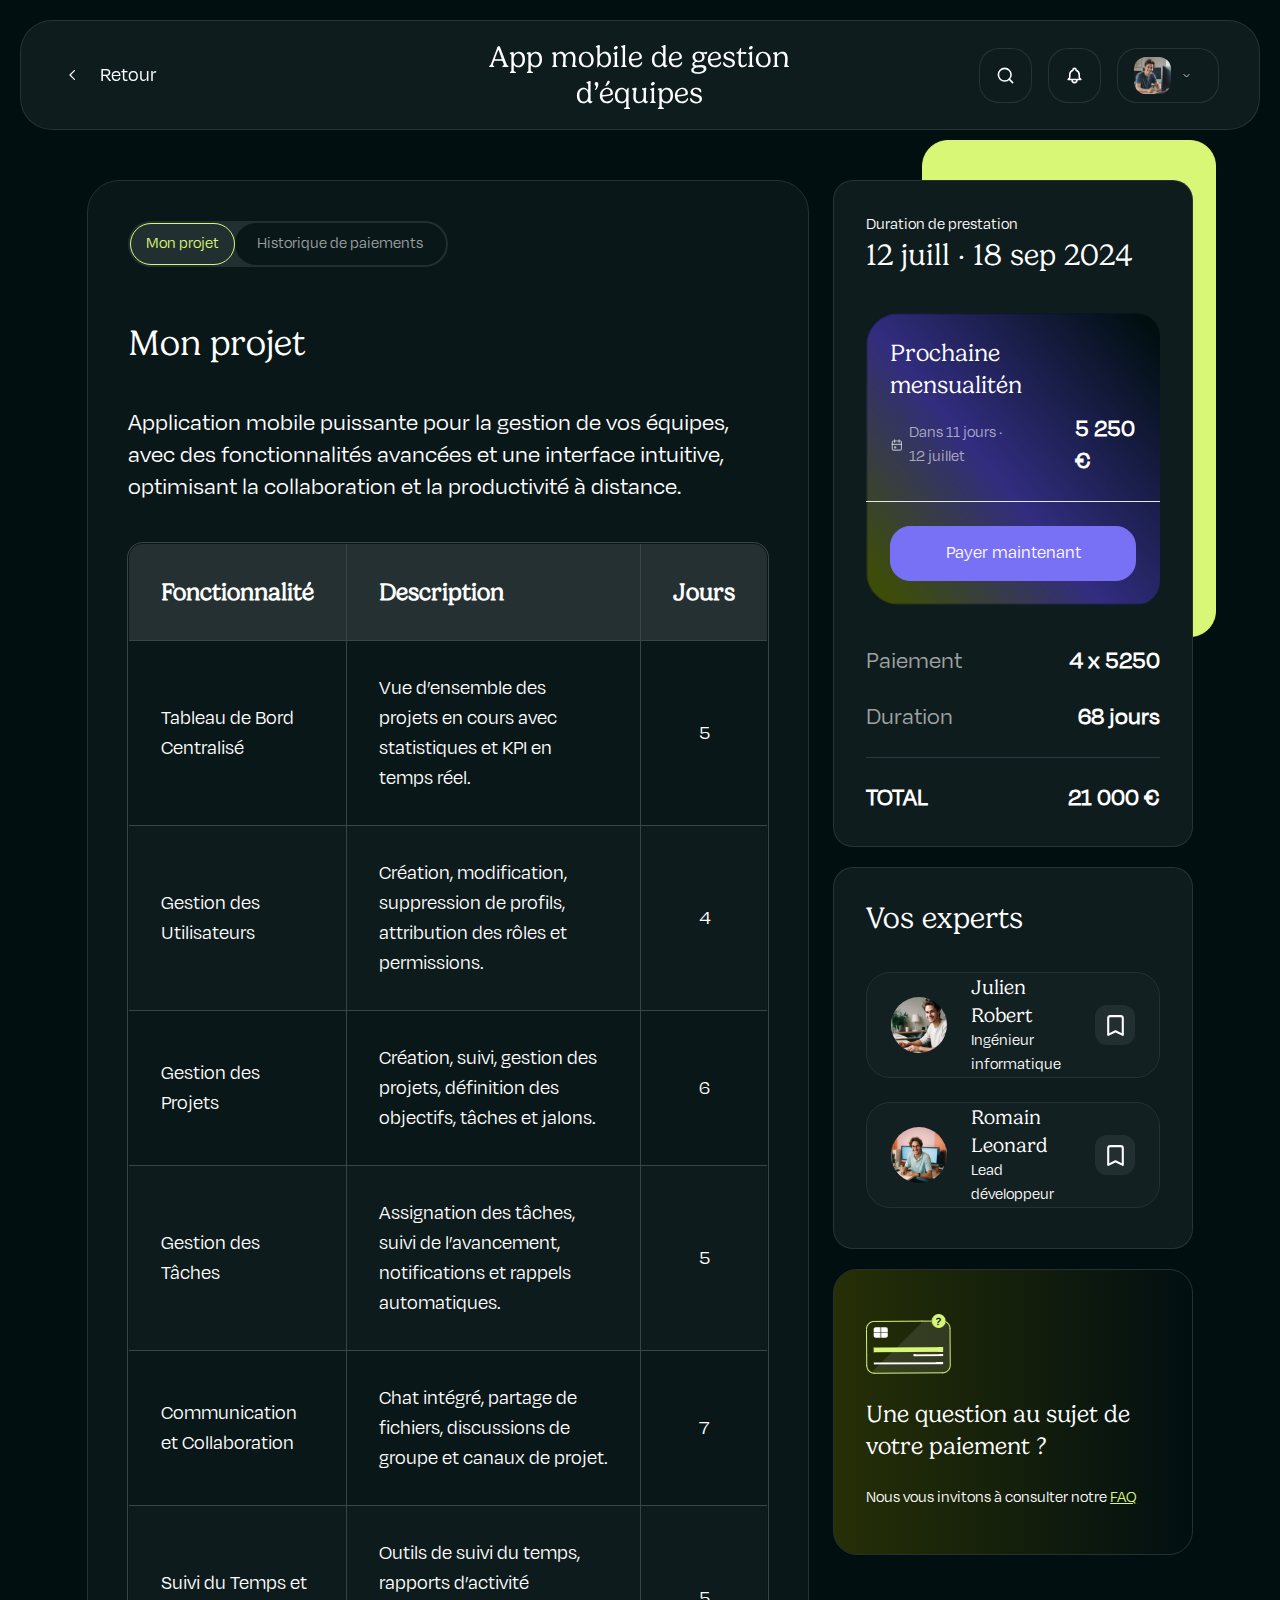
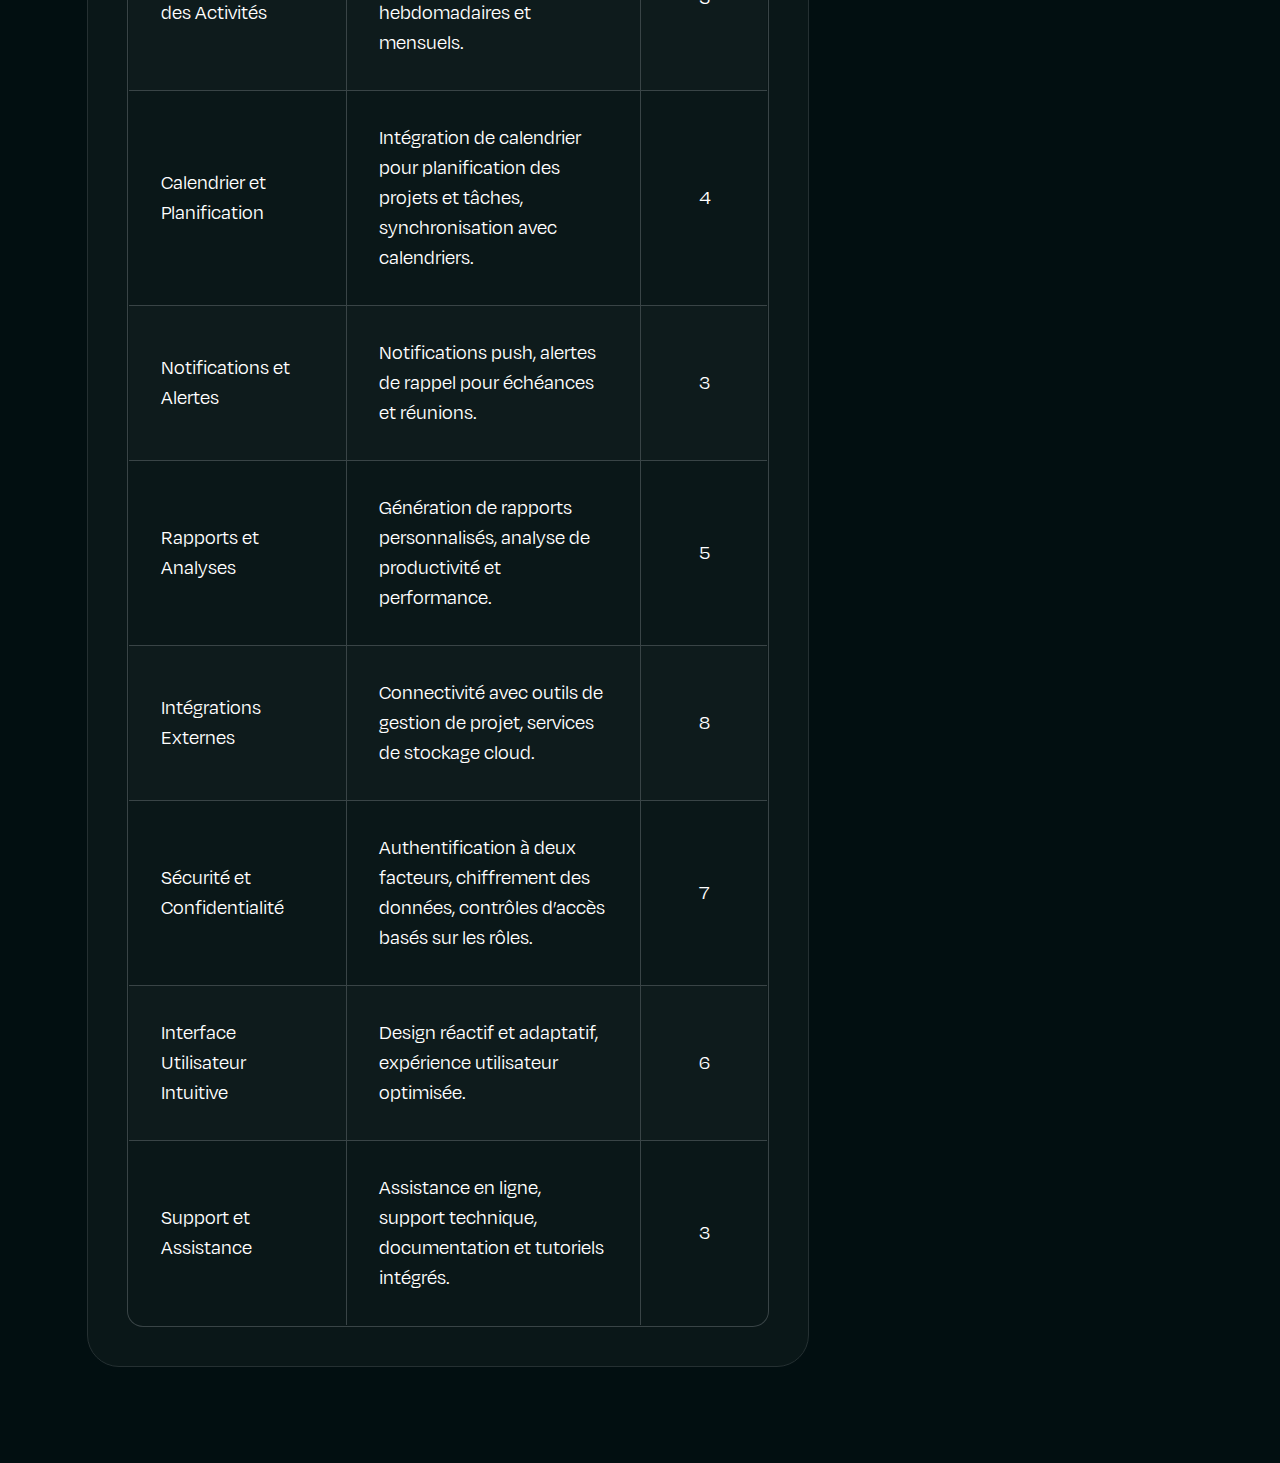
==== commit 2e2f3471: "updated admin-1" ====
--- a/admin-project.html
+++ b/admin-project.html
@@ -27,7 +27,7 @@
   <body>
     <div
       class="relative block sm:h-full text-white z-10"
-      style="background-color: #020f11; min-width: 900px"
+      style="background-color: #020f11; min-width: 900px; height: auto"
     >
       <img
         class="sm:hidden lg:block"
--- a/assets/css/custom.css
+++ b/assets/css/custom.css
@@ -1,3 +1,8 @@
+html,
+body {
+  height: 100%;
+}
+
 .initial-background {
   background-color: #020f11;
 }
@@ -22,6 +27,13 @@
   padding-top: 10px;
   padding-bottom: 10px;
   width: 100%;
+  height: 80px;
+}
+
+.profile-card {
+  background-color: #0a1718;
+  border: 1px solid #253032;
+  border-radius: 30px;
 }
 
 .menu-form {
@@ -782,6 +794,21 @@
   content: "Aller dans mon compte";
 }
 
+.notification-title {
+  margin-top: 10px;
+}
+
+.admin-notification {
+  position: absolute;
+  top: 10px;
+  right: 10px;
+}
+
+.admin-notification:hover {
+  border: 1px solid white;
+  border-radius: 16px;
+}
+
 .admin-form {
   height: 100%;
   background-color: #0f1c1d;
@@ -789,27 +816,30 @@
   border-radius: 20px;
 }
 
-.admin-card-form {
-  height: 100%;
-  background-color: #ffffff05;
-  border: 1px solid #253032;
-  border-radius: 20px;
-}
-
-.admin-footer-form {
-  height: 100%;
-  background-color: transparent; /* For browsers that do not support gradients */
-  background-image: linear-gradient(to right, #262f06, #020f11);
-  border: 1px solid #253032;
-  border-radius: 20px;
-}
-
 .admin-card1 {
   background-image: url(../images/admin/card-background.png);
   background-repeat: no-repeat;
   background-size: cover;
-  height: 310px;
-  margin-top: -40px;
+  /* height: 310px; */
+  margin-top: -55px;
+  border-radius: 0px 32px 32px 32px;
+}
+
+.admin-card-active {
+  background-image: url(../images/admin/card-background-active.png);
+  background-repeat: no-repeat;
+  background-size: cover;
+  /* height: 310px; */
+  margin-top: -55px;
+  border-radius: 0px 32px 32px 32px;
+}
+
+.admin-card-disable {
+  background-image: url(../images/admin/card-background-disable.png);
+  background-repeat: no-repeat;
+  background-size: cover;
+  /* height: 310px; */
+  margin-top: -55px;
   border-radius: 0px 32px 32px 32px;
 }
 
@@ -841,6 +871,7 @@
   border-radius: 6px;
   font-size: 20px;
   background-color: #0f1c1d;
+  border-spacing: 0;
 }
 
 td {
@@ -985,7 +1016,46 @@
   width: 50%;
 }
 
-@media only screen and (max-width: 1695px) {
+.admin-footer-form {
+  background-image: linear-gradient(to right, #262f06, #020f11);
+  border-radius: 24px;
+  border: 1px solid #253032;
+}
+
+.admin-card-form {
+  border: 1px solid #253032;
+  border-radius: 24px;
+  background: #ffffff05 0% 0% no-repeat padding-box;
+}
+
+.responsive-1024 {
+  margin-top: 0px;
+}
+
+#navbarToggler {
+  padding-top: 55px;
+}
+
+@media only screen and (min-width: 1650px) {
+  .admin-page {
+    height: 100vh;
+    min-height: 1300px;
+  }
+}
+
+@media only screen and (max-width: 1850px) {
+  /* .admin-page {
+    min-height: 1000px;
+    height: 100vh;
+  } */
+}
+
+@media only screen and (max-width: 1650px) {
+  .admin-page {
+    height: 100vh;
+    min-height: 900px;
+  }
+
   .interval {
     margin-right: -140px;
   }
@@ -995,13 +1065,44 @@
   }
 }
 
-@media only screen and (max-width: 1320px) {
+@media only screen and (max-width: 1024px) {
+  .admin-page {
+    min-height: 1300px;
+    height: 100vh;
+  }
+
+  .responsive-1024 {
+    margin-top: 50px;
+  }
+}
+
+@media only screen and (max-width: 705px) {
+  .admin-page {
+    /* min-height: 1900px; */
+    height: auto;
+  }
+}
+
+@media only screen and (max-width: 1370px) {
   .interval {
     margin-right: -110px;
   }
 
   .smooth-sizing {
     width: 70px;
+  }
+
+  .sidebar-faq {
+    width: 90% !important;
+  }
+
+  .admin-card {
+    width: 45%;
+    margin-bottom: 10px;
+  }
+
+  #profile-card {
+    width: 47%;
   }
 
   .maintain-leftside-title {
@@ -1013,6 +1114,11 @@
   .fill-button-form1 {
     background-color: #7971f5;
   }
+  /* 
+  .admin-card {
+    width: 100%;
+    margin-bottom: 30px;
+  } */
 
   .maintain,
   .maintain4,
@@ -1041,9 +1147,44 @@
   }
 }
 
-@media only screen and (max-width: 1600px) {
+.sidebar {
+  min-width: 327px;
+  width: 327px;
+}
+
+.sidebar-faq {
+  width: 50%;
+}
+
+.sidebar-tab {
+  border: 1px solid #ffffffcc;
+  border-radius: 31px;
+  box-sizing: border-box;
+}
+
+.admin-header {
+  border-radius: 32px;
+  height: 110px;
+  width: 100%;
+  z-index: 1000;
+}
+
+@media only screen and (max-width: 1300px) {
   .admin-responsive {
     display: none !important;
+  }
+
+  .sidebar {
+    min-width: 170px;
+    width: 170px !important;
+  }
+
+  .header-logo {
+    display: none !important;
+  }
+
+  .notification-title {
+    margin-top: 20px;
   }
 }
 .curve-mask {
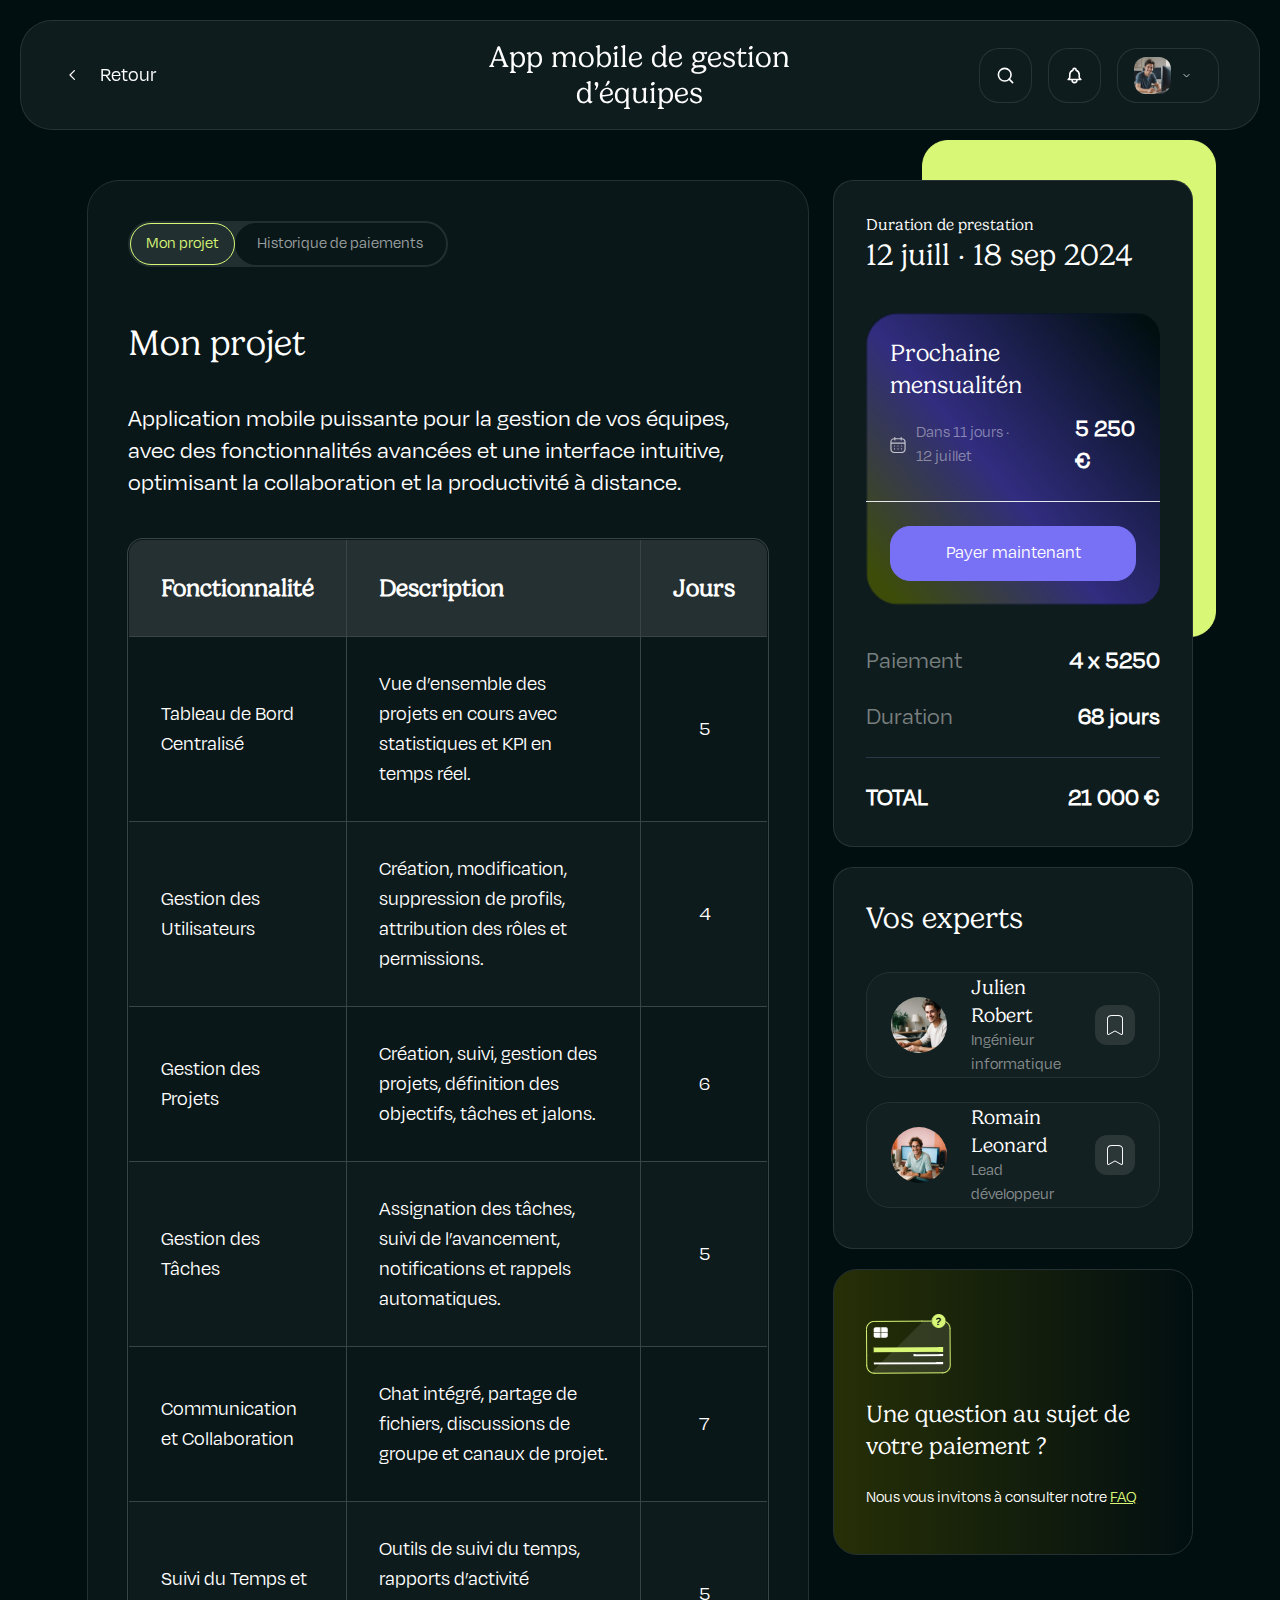
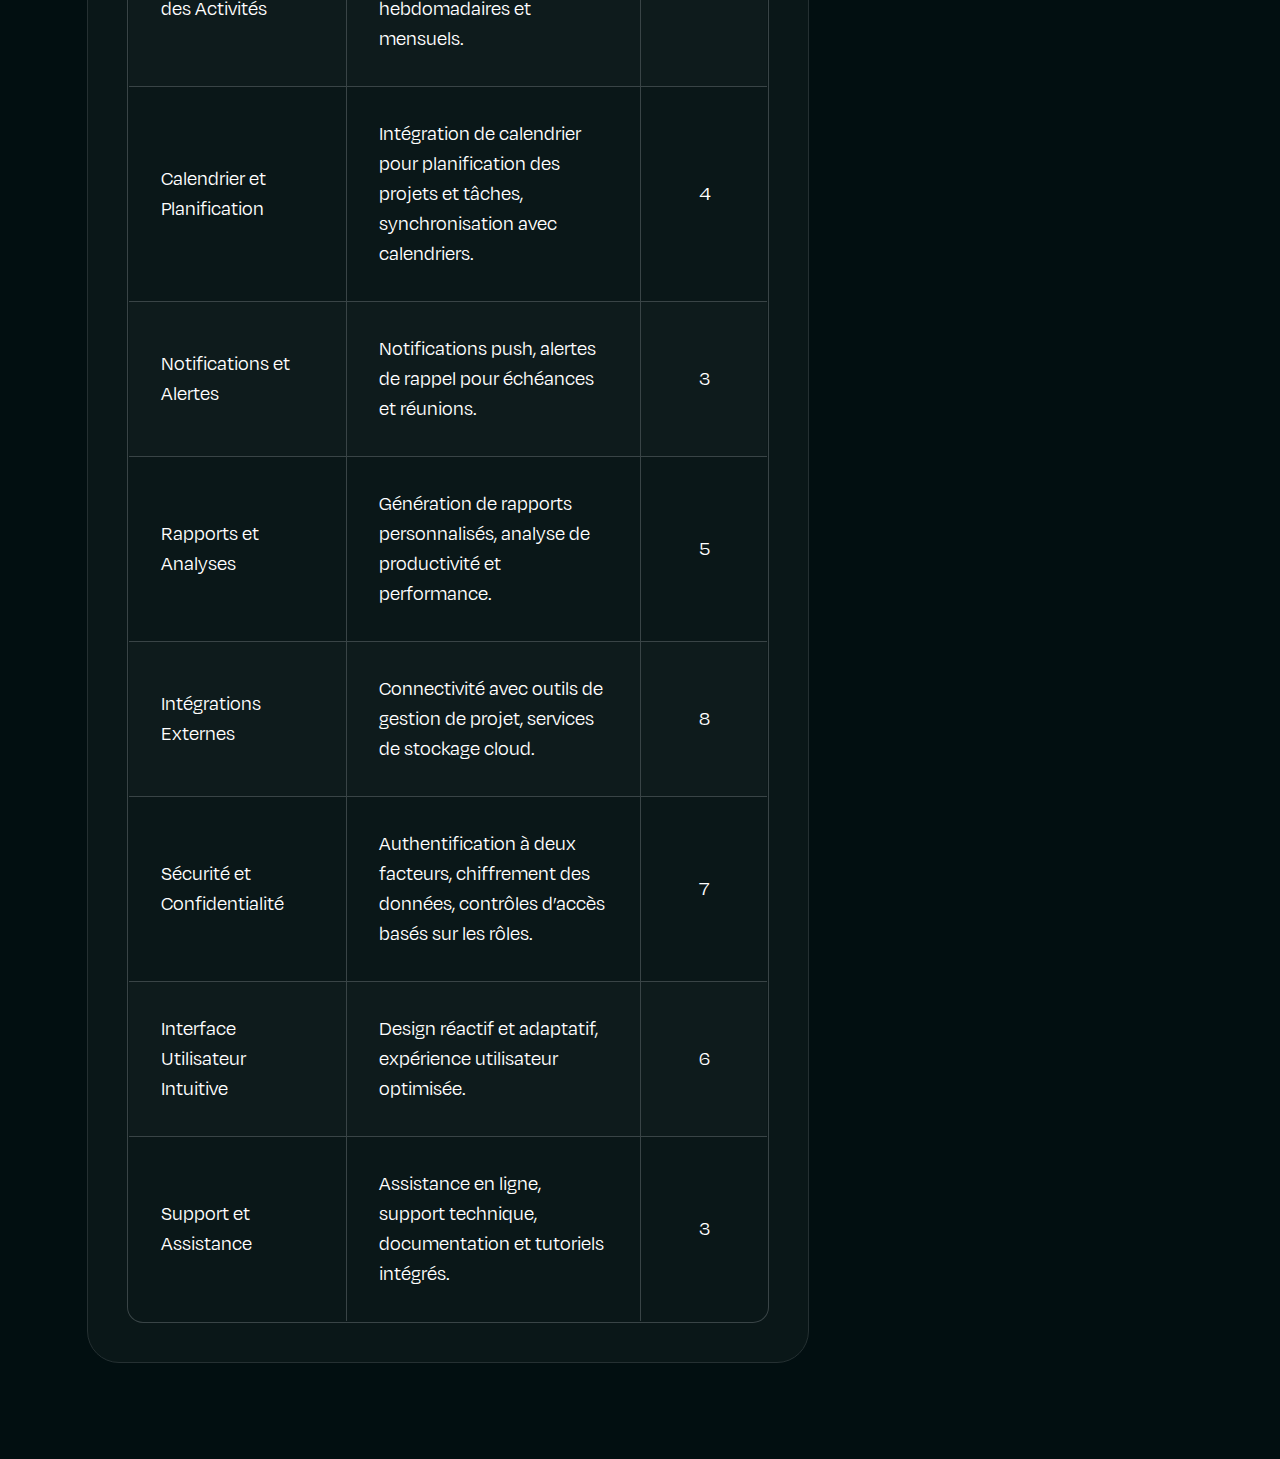
==== commit fd7512c3: "fixed mark hover event in admin-project" ====
--- a/admin-project.html
+++ b/admin-project.html
@@ -4,7 +4,7 @@
     <meta charset="UTF-8" />
     <meta http-equiv="X-UA-Compatible" content="IE=edge" />
     <meta name="viewport" content="width=device-width, initial-scale=1.0" />
-    <title>Aideprojet | Admin-Tableau de bord recrutement</title>
+    <title>Aideprojet | Admin-Tableau de bord recrutement-detail project</title>
     <link
       rel="shortcut icon"
       href="assets/images/favicon.png"
@@ -121,15 +121,18 @@
                   id="admin-dropdown"
                   class="flex justify-center items-center admin-form sm:mx-2 sm:px-4 sm:py-2 cursor-pointer"
                 >
-                  <div id="admin-dropdown">
-                    <img
-                      src="assets/images/persons/person1.png"
-                      style="width: 37px; height: 37px; border-radius: 12px"
-                    />
-                  </div>
+                  <img
+                    src="assets/images/persons/person1.png"
+                    style="
+                      width: 37px;
+                      height: 37px;
+                      border-radius: 12px;
+                      pointer-events: none;
+                    "
+                  />
                   <svg
-                    id="admin-dropdown"
                     class="h-8 w-8 text-white sm:mx-2"
+                    style="pointer-events: none"
                     width="15"
                     height="9"
                     fill="none"
@@ -161,8 +164,9 @@
                     border-radius: 24px;
                   "
                 >
-                  <div
-                    class="flex items-center sm:p-5"
+                  <a
+                    href="list.html"
+                    class="flex items-center cursor-pointer sm:p-5"
                     style="background-color: #9591911a; border-radius: 16px"
                   >
                     <img
@@ -171,13 +175,16 @@
                       style="width: 58px; height: 58px; border-radius: 12px"
                     />
                     <p class="font-Gelia text-white text-xl">Joel Martin</p>
-                  </div>
+                  </a>
                   <div
                     class="flex flex-col justify-start sm:p-5 sm:mt-2"
                     style="background-color: #9591911a; border-radius: 16px"
                   >
                     <p class="text-white text-base">Mon compte</p>
-                    <div class="flex justify-start items-center">
+                    <a
+                      href="#"
+                      class="flex justify-start cursor-pointer items-center"
+                    >
                       <div class="flex justify-center sm:w-1/4 sm:my-2 sm:py-3">
                         <img
                           src="assets/images/marketing.png"
@@ -185,17 +192,56 @@
                         />
                       </div>
                       <p class="text-white text-xl">Détails du compte</p>
-                    </div>
-                    <div class="flex justify-start items-center">
+                    </a>
+                    <a
+                      href="#"
+                      class="flex justify-start cursor-pointer items-center"
+                    >
                       <div class="flex justify-center sm:w-1/4 sm:my-2 sm:py-3">
-                        <img
-                          src="assets/images/marketing.png"
-                          style="width: 20px; height: 20px"
-                        />
+                        <svg
+                          class="h-8 w-8 text-white"
+                          width="24"
+                          height="24"
+                          viewBox="0 0 24 24"
+                          stroke-width="2"
+                          stroke="currentColor"
+                          fill="none"
+                          stroke-linecap="round"
+                          stroke-linejoin="round"
+                        >
+                          <path stroke="none" d="M0 0h24v24H0z" />
+                          <path
+                            d="M10.325 4.317c.426-1.756 2.924-1.756 3.35 0a1.724 1.724 0 0 0 2.573 1.066c1.543-.94 3.31.826 2.37 2.37a1.724 1.724 0 0 0 1.065 2.572c1.756.426 1.756 2.924 0 3.35a1.724 1.724 0 0 0 -1.066 2.573c.94 1.543-.826 3.31-2.37 2.37a1.724 1.724 0 0 0 -2.572 1.065c-.426 1.756-2.924 1.756-3.35 0a1.724 1.724 0 0 0 -2.573 -1.066c-1.543.94-3.31-.826-2.37-2.37a1.724 1.724 0 0 0 -1.065 -2.572c-1.756-.426-1.756-2.924 0-3.35a1.724 1.724 0 0 0 1.066 -2.573c-.94-1.543.826-3.31 2.37-2.37.996.608 2.296.07 2.572-1.065z"
+                          />
+                          <circle cx="12" cy="12" r="3" />
+                        </svg>
                       </div>
                       <p class="text-white text-xl">Préférences</p>
-                    </div>
-                  </div>
+                    </a>
+                  </div>
+                  <a
+                    href="index.html"
+                    class="flex justify-start cursor-pointer sm:p-5 sm:mt-2"
+                  >
+                    <svg
+                      class="sm:mr-4 h-8 w-8 text-white"
+                      width="24"
+                      height="24"
+                      viewBox="0 0 24 24"
+                      stroke-width="2"
+                      stroke="currentColor"
+                      fill="none"
+                      stroke-linecap="round"
+                      stroke-linejoin="round"
+                    >
+                      <path stroke="none" d="M0 0h24v24H0z" />
+                      <path
+                        d="M14 8v-2a2 2 0 0 0 -2 -2h-7a2 2 0 0 0 -2 2v12a2 2 0 0 0 2 2h7a2 2 0 0 0 2 -2v-2"
+                      />
+                      <path d="M7 12h14l-3 -3m0 6l3 -3" />
+                    </svg>
+                    <p class="sm:text-base text-white">Se déconnecter</p>
+                  </a>
                 </div>
               </div>
             </div>
@@ -226,12 +272,14 @@
               <div
                 class="flex justify-center items-center sm:w-1/3 sm:p-2 cursor-pointer"
                 id="project"
+                onclick="action('project')"
               >
                 Mon projet
               </div>
               <div
                 class="flex justify-center items-center sm:w-2/3 sm:p-2 cursor-pointer"
                 id="payment"
+                onclick="action('payment')"
               >
                 Historique de paiements
               </div>
@@ -239,6 +287,7 @@
             <div
               id="project-open"
               class="flex flex-col sm:mt-5 justify-center w-full"
+              style="display: block"
             >
               <p class="font-Gelia text-white text-4xl sm:my-1">Mon projet</p>
               <p class="text-white text-2xl sm:my-10">
@@ -540,7 +589,7 @@
               <div class="admin-form flex flex-col sm:p-2 lg:p-4 xl:p-8">
                 <div class="flex flex-col sm:divide-y sm:divide-gray-800">
                   <div class="flex flex-col">
-                    <p class="text-base">Duration de prestation</p>
+                    <p class="font-Gelia text-base">Duration de prestation</p>
                     <p class="font-Gelia text-3xl my-2">
                       12 juill · 18 sep 2024
                     </p>
@@ -564,34 +613,13 @@
                               class="flex justify-between items-center w-full"
                             >
                               <div class="flex items-center sm:w-1/2">
-                                <svg
-                                  class="h-16 w-16"
-                                  style="color: #ffffff99"
-                                  width="20"
-                                  height="20"
-                                  viewBox="0 0 24 24"
-                                  stroke-width="2"
-                                  stroke="currentColor"
-                                  fill="none"
-                                  stroke-linecap="round"
-                                  stroke-linejoin="round"
-                                >
-                                  <path stroke="none" d="M0 0h24v24H0z" />
-                                  <rect
-                                    x="4"
-                                    y="5"
-                                    width="16"
-                                    height="16"
-                                    rx="2"
-                                  />
-                                  <line x1="16" y1="3" x2="16" y2="7" />
-                                  <line x1="8" y1="3" x2="8" y2="7" />
-                                  <line x1="4" y1="11" x2="20" y2="11" />
-                                  <rect x="8" y="15" width="2" height="2" />
-                                </svg>
+                                <img
+                                  src="assets/images/admin/admin-calender.svg"
+                                  style="width: 16px"
+                                />
                                 <div
                                   class="text-base"
-                                  style="color: #ffffff99; margin-left: 5px"
+                                  style="color: #ffffff70; margin-left: 10px"
                                 >
                                   Dans 11 jours · 12 juillet
                                 </div>
@@ -618,11 +646,11 @@
                       </div>
                     </div>
                     <div class="flex justify-between w-full">
-                      <p class="text-2xl" style="color: #ffffff99">Paiement</p>
+                      <p class="text-2xl" style="color: #ffffff70">Paiement</p>
                       <p class="font-bold text-2xl">4 x 5250</p>
                     </div>
                     <div class="flex justify-between w-full sm:py-6">
-                      <p class="text-2xl" style="color: #ffffff99">Duration</p>
+                      <p class="text-2xl" style="color: #ffffff70">Duration</p>
                       <p class="font-bold text-2xl">68 jours</p>
                     </div>
                   </div>
@@ -652,34 +680,16 @@
                       />
                       <div class="block">
                         <p class="font-Gelia text-xl">Julien Robert</p>
-                        <p class="text-base">Ingénieur informatique</p>
+                        <p class="text-base" style="color: #ffffff80">
+                          Ingénieur informatique
+                        </p>
                       </div>
                     </div>
                     <div
-                      id="admin-mark"
                       class="flex justify-center items-center cursor-pointer"
-                      style="
-                        width: 40px;
-                        height: 40px;
-                        border-radius: 12px;
-                        background-color: #222f31;
-                        margin: 24px;
-                      "
-                    >
-                      <svg
-                        id="admin-marksvg"
-                        style="width: 25px; height: 25px"
-                        fill="none"
-                        viewBox="0 0 24 24"
-                        stroke="currentColor"
-                      >
-                        <path
-                          stroke-linecap="round"
-                          stroke-linejoin="round"
-                          stroke-width="2"
-                          d="M5 5a2 2 0 012-2h10a2 2 0 012 2v16l-7-3.5L5 21V5z"
-                        />
-                      </svg>
+                      style="width: 40px; height: 40px; margin: 24px"
+                    >
+                      <div id="admin-mark1" onclick="show('admin-mark1')"></div>
                     </div>
                   </div>
                 </div>
@@ -697,32 +707,16 @@
                       />
                       <div class="block">
                         <p class="font-Gelia text-xl">Romain Leonard</p>
-                        <p class="text-base">Lead développeur</p>
+                        <p class="text-base" style="color: #ffffff80">
+                          Lead développeur
+                        </p>
                       </div>
                     </div>
                     <div
-                      class="flex justify-center items-center cursor-pointer sm:hover:text-black"
-                      style="
-                        width: 40px;
-                        height: 40px;
-                        border-radius: 12px;
-                        background-color: #222f31;
-                        margin: 24px;
-                      "
-                    >
-                      <svg
-                        style="width: 25px; height: 25px"
-                        fill="none"
-                        viewBox="0 0 24 24"
-                        stroke="currentColor"
-                      >
-                        <path
-                          stroke-linecap="round"
-                          stroke-linejoin="round"
-                          stroke-width="2"
-                          d="M5 5a2 2 0 012-2h10a2 2 0 012 2v16l-7-3.5L5 21V5z"
-                        />
-                      </svg>
+                      class="flex justify-center items-center cursor-pointer"
+                      style="width: 40px; height: 40px; margin: 24px"
+                    >
+                      <div id="admin-mark2" onclick="show('admin-mark2')"></div>
                     </div>
                   </div>
                 </div>
@@ -760,54 +754,59 @@
     var bar = document.getElementById("admin-dropdown");
     var modal = document.getElementById("admin-dropdownbar");
 
-    var project = document.getElementById("project");
-    var projectbar = document.getElementById("project-open");
+    window.onclick = function (event) {
+      if (event.target == bar) {
+        modal.style.display = "block";
+      } else {
+        modal.style.display = "none";
+      }
+    };
 
-    var payment = document.getElementById("payment");
-    var paymentbar = document.getElementById("payment-open");
+    let all = [
+      { key: "project", value: "project-open" },
+      { key: "payment", value: "payment-open" },
+    ];
 
-    var adminMark = document.getElementById("admin-mark");
-    var markSvg = document.getElementById("admin-marksvg");
+    const action = (id) => {
+      all.map((item, index) => {
+        let element = document.getElementById(item.value);
+        let selectedItem = document.getElementById(item.key);
+        if (item.key === id) {
+          console.log(element);
+          element.style.display = "block";
+          selectedItem.style.color = "#d9f777";
+          selectedItem.style.borderColor = "#d9f777";
+          selectedItem.style.backgroundColor = "#222f31";
+        } else {
+          element.style.display = "none";
+          selectedItem.style.color = "#ffffff99";
+          selectedItem.style.borderColor = "#0a1718";
+          selectedItem.style.backgroundColor = "#0a1718";
+        }
+      });
+    };
 
-    window.onclick = function (event) {
-      console.log(event.target);
-      switch (event.target) {
-        case bar:
-          modal.style.display = "block";
-          break;
-        case project:
-          projectbar.style.display = "block";
-          paymentbar.style.display = "none";
-          project.style.borderColor = "#d9f777";
-          project.style.color = "#d9f777";
-          project.style.backgroundColor = "#222f31";
-          payment.style.borderColor = "#0a1718";
-          payment.style.color = "#ffffff99";
-          payment.style.backgroundColor = "#0a1718";
-          modal.style.display = "none";
-          break;
-        case payment:
-          paymentbar.style.display = "block";
-          projectbar.style.display = "none";
-          payment.style.borderColor = "#d9f777";
-          payment.style.color = "#d9f777";
-          payment.style.backgroundColor = "#222f31";
-          project.style.borderColor = "#0a1718";
-          project.style.color = "#ffffff99";
-          project.style.backgroundColor = "#0a1718";
-          modal.style.display = "none";
-          break;
-        case adminMark:
-          console.log(adminMark);
-          adminMark.style.backgroundColor = "#D9F778!important";
-          adminMark.style.borderColor = "#D9F778";
-          markSvg.style.borderColor = "black";
-          markSvg.style.fill = "black";
-          modal.style.display = "none";
-        default:
-          modal.style.display = "none";
-          break;
-      }
+    let marks = [
+      { key: "admin-mark1", value: true },
+      { key: "admin-mark2", value: true },
+    ];
+
+    const show = (id) => {
+      marks.map((item, index) => {
+        let element = document.getElementById(item.key);
+        if (item.key === id) {
+          if (item.value === true) {
+            element.style.backgroundImage =
+              "url(assets/images/admin/circle-favourite0.svg)";
+            console.log(element);
+            item.value = false;
+          } else {
+            element.style.backgroundImage =
+              "url(assets/images/admin/circle-favourite.svg)";
+            item.value = true;
+          }
+        }
+      });
     };
   </script>
 </html>
--- a/assets/css/custom.css
+++ b/assets/css/custom.css
@@ -1,8 +1,3 @@
-html,
-body {
-  height: 100%;
-}
-
 .initial-background {
   background-color: #020f11;
 }
@@ -23,11 +18,11 @@
   position: fixed;
   top: 0px;
   z-index: 1000;
-  background-color: #0f1b1d;
-  padding-top: 10px;
-  padding-bottom: 10px;
+  background-color: #020f11;
+  padding-top: 30px;
+  padding-bottom: 30px;
   width: 100%;
-  height: 80px;
+  height: 118px;
 }
 
 .profile-card {
@@ -42,7 +37,7 @@
   background-size: cover;
   width: 151px;
   height: 27px;
-  margin-top: 100px;
+  margin-top: 142px;
   left: 0px;
   top: 0px;
 }
@@ -81,6 +76,20 @@
   align-items: center;
 }
 
+.fill-button-form-header {
+  height: 55px;
+  background-color: #d9f777;
+  border: 1px solid #d9f777;
+  border-radius: 16px;
+  font-size: 18px;
+  box-sizing: border-box;
+}
+
+.fill-button-form-header:hover {
+  background-color: transparent;
+  border: 1px solid #d9f777;
+}
+
 .fill-button-form {
   height: 55px;
   background-color: #7971f5;
@@ -129,6 +138,21 @@
 .outline-button-form:hover {
   background-color: #7971f5;
   border: 1px solid #7971f5;
+}
+
+.outline-button-form-header {
+  height: 55px;
+  background-color: transparent;
+  border: 1px solid #d9f777;
+  border-radius: 16px;
+  font-size: 18px;
+  box-sizing: border-box;
+}
+
+.outline-button-form-header:hover {
+  background-color: white;
+  border: 1px solid white;
+  color: black;
 }
 
 .block-item {
@@ -248,7 +272,7 @@
   background-size: cover;
   width: 267px;
   height: 27px;
-  margin-top: 27px;
+  margin-top: 75px;
   left: 0px;
   top: 0px;
 }
@@ -283,7 +307,7 @@
 }
 
 .filter-icon-form {
-  right: 10px;
+  right: 24px;
   bottom: 20px;
   position: absolute;
   display: flex;
@@ -348,7 +372,7 @@
   background-size: cover;
   width: 267px;
   height: 27px;
-  margin-top: 27px;
+  margin-top: 87px;
   left: 0px;
   top: 0px;
 }
@@ -463,6 +487,7 @@
 .dropdown-item {
   color: white;
   height: 50px;
+  font-size: 20px;
   background-color: transparent;
   display: flex;
   justify-content: center;
@@ -716,7 +741,7 @@
 .exit-button {
   width: 24px;
   height: 24px;
-  border-radius: 5px;
+  border-radius: 8px;
   background-color: transparent;
   border: 1px solid white;
 }
@@ -733,7 +758,7 @@
   border: 1px solid #253032;
   border-radius: 24px;
   padding-right: 38px;
-  height: 80px;
+  height: 72px;
   margin: auto;
   cursor: pointer;
 }
@@ -746,13 +771,13 @@
   border: 1px solid #7971f5;
   border-radius: 24px;
   padding-right: 38px;
-  height: 80px;
+  height: 72px;
   margin: auto;
   cursor: pointer;
 }
 
 .pre-maintain {
-  width: 90px;
+  width: 86px;
   height: 55px;
   border: 1px solid #e5e7eb;
   border-radius: 20px;
@@ -820,7 +845,7 @@
   background-image: url(../images/admin/card-background.png);
   background-repeat: no-repeat;
   background-size: cover;
-  /* height: 310px; */
+  height: 348px;
   margin-top: -55px;
   border-radius: 0px 32px 32px 32px;
 }
@@ -829,7 +854,7 @@
   background-image: url(../images/admin/card-background-active.png);
   background-repeat: no-repeat;
   background-size: cover;
-  /* height: 310px; */
+  height: 348px;
   margin-top: -55px;
   border-radius: 0px 32px 32px 32px;
 }
@@ -838,7 +863,7 @@
   background-image: url(../images/admin/card-background-disable.png);
   background-repeat: no-repeat;
   background-size: cover;
-  /* height: 310px; */
+  height: 348px;
   margin-top: -55px;
   border-radius: 0px 32px 32px 32px;
 }
@@ -1005,7 +1030,8 @@
 }
 
 .smooth-sizing {
-  width: 120px;
+  width: 94px;
+  height: 25px;
 }
 
 .interval {
@@ -1022,6 +1048,30 @@
   border: 1px solid #253032;
 }
 
+#admin-mark1 {
+  height: 40px;
+  width: 40px;
+  background-image: url(../images/admin/circle-favourite.svg);
+}
+
+#admin-mark1:hover {
+  height: 40px;
+  width: 40px;
+  background-image: url(../images/admin/circle-favourite1.svg);
+}
+
+#admin-mark2 {
+  height: 40px;
+  width: 40px;
+  background-image: url(../images/admin/circle-favourite.svg);
+}
+
+#admin-mark2:hover {
+  height: 40px;
+  width: 40px;
+  background-image: url(../images/admin/circle-favourite1.svg);
+}
+
 .admin-card-form {
   border: 1px solid #253032;
   border-radius: 24px;
@@ -1034,6 +1084,16 @@
 
 #navbarToggler {
   padding-top: 55px;
+}
+
+.admin-card {
+  height: 348px;
+}
+
+.bottom-slick-slider {
+  position: absolute;
+  right: 25px;
+  top: 90px;
 }
 
 @media only screen and (min-width: 1650px) {
@@ -1096,16 +1156,19 @@
     width: 90% !important;
   }
 
-  .admin-card {
-    width: 45%;
-    margin-bottom: 10px;
-  }
-
   #profile-card {
     width: 47%;
   }
 
   .maintain-leftside-title {
+    width: 100%;
+  }
+
+  .bottom-slick-slider {
+    position: static;
+    right: 0;
+    top: 0;
+    bottom: -520px;
     width: 100%;
   }
 }
@@ -1132,7 +1195,7 @@
   }
 }
 
-@media only screen and (min-width: 1023px) {
+@media only screen and (min-width: 1024px) {
   .maintain {
     min-height: 900px;
   }
